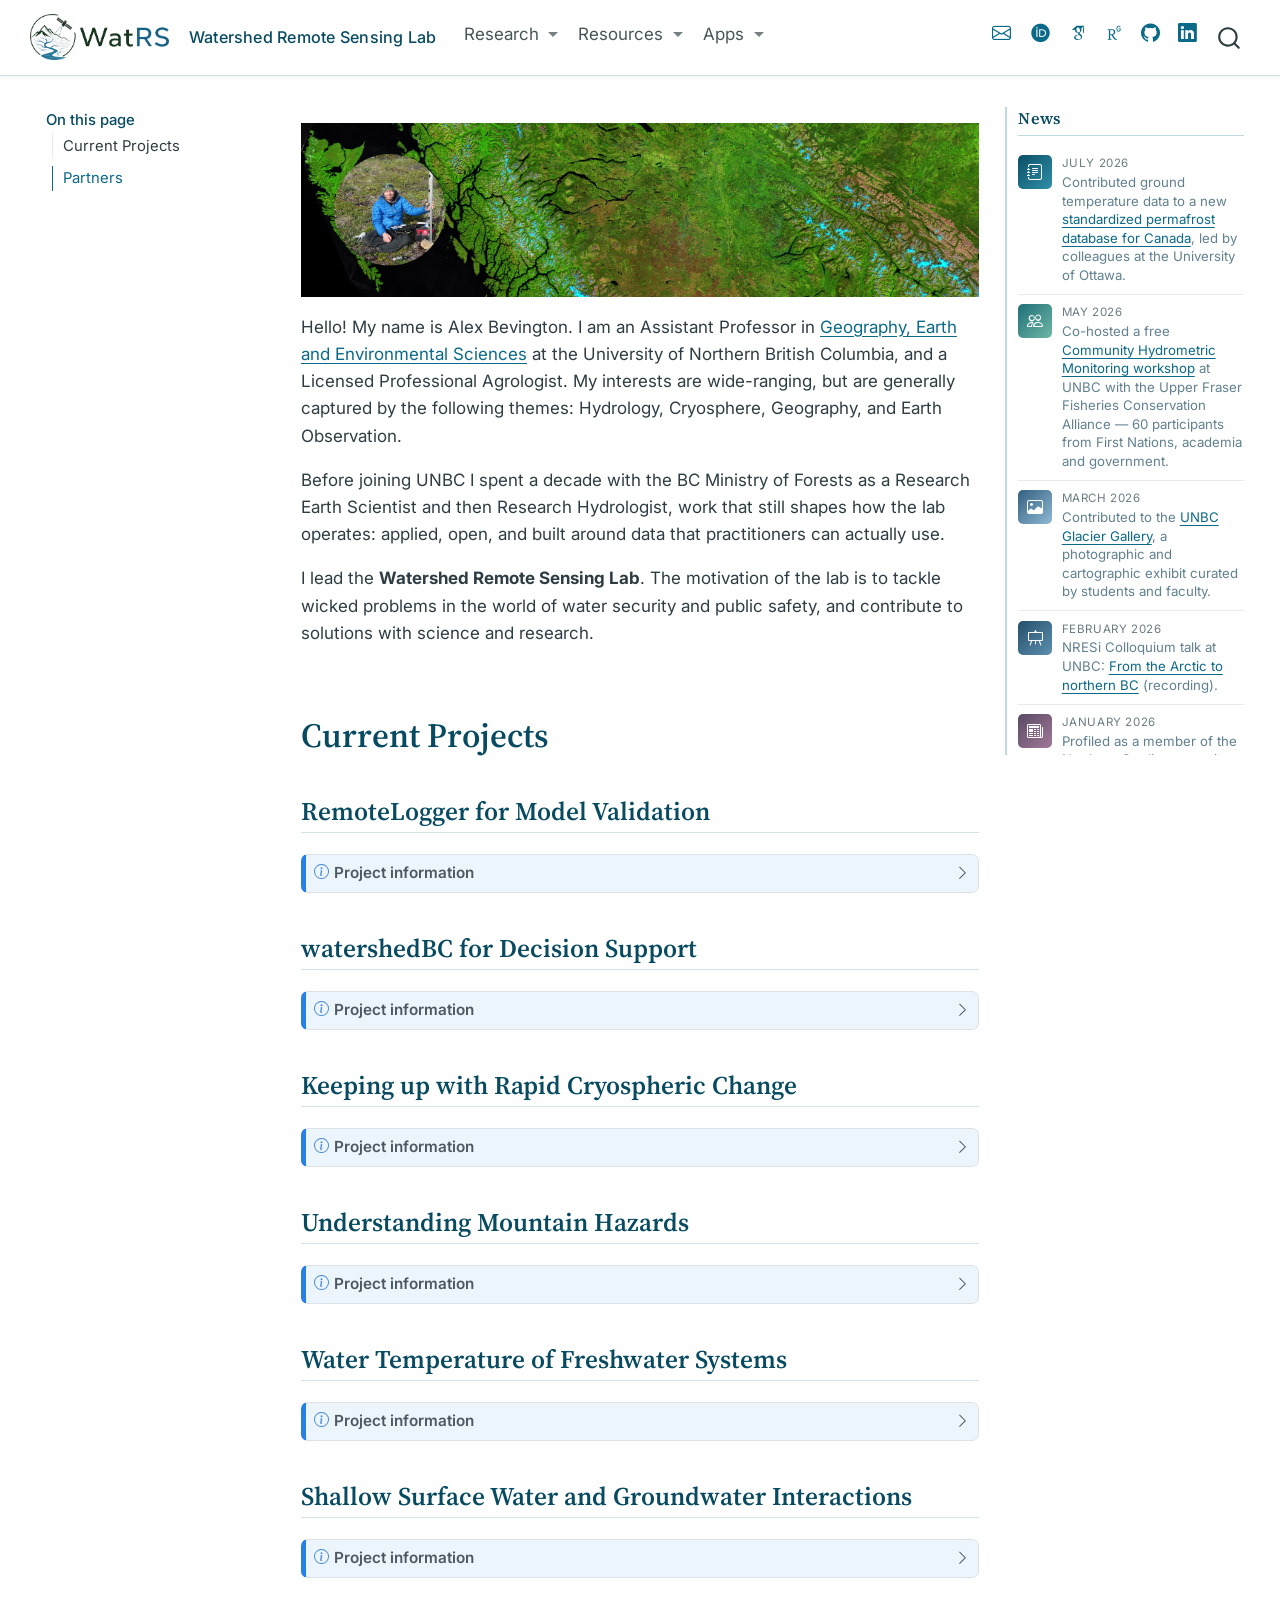
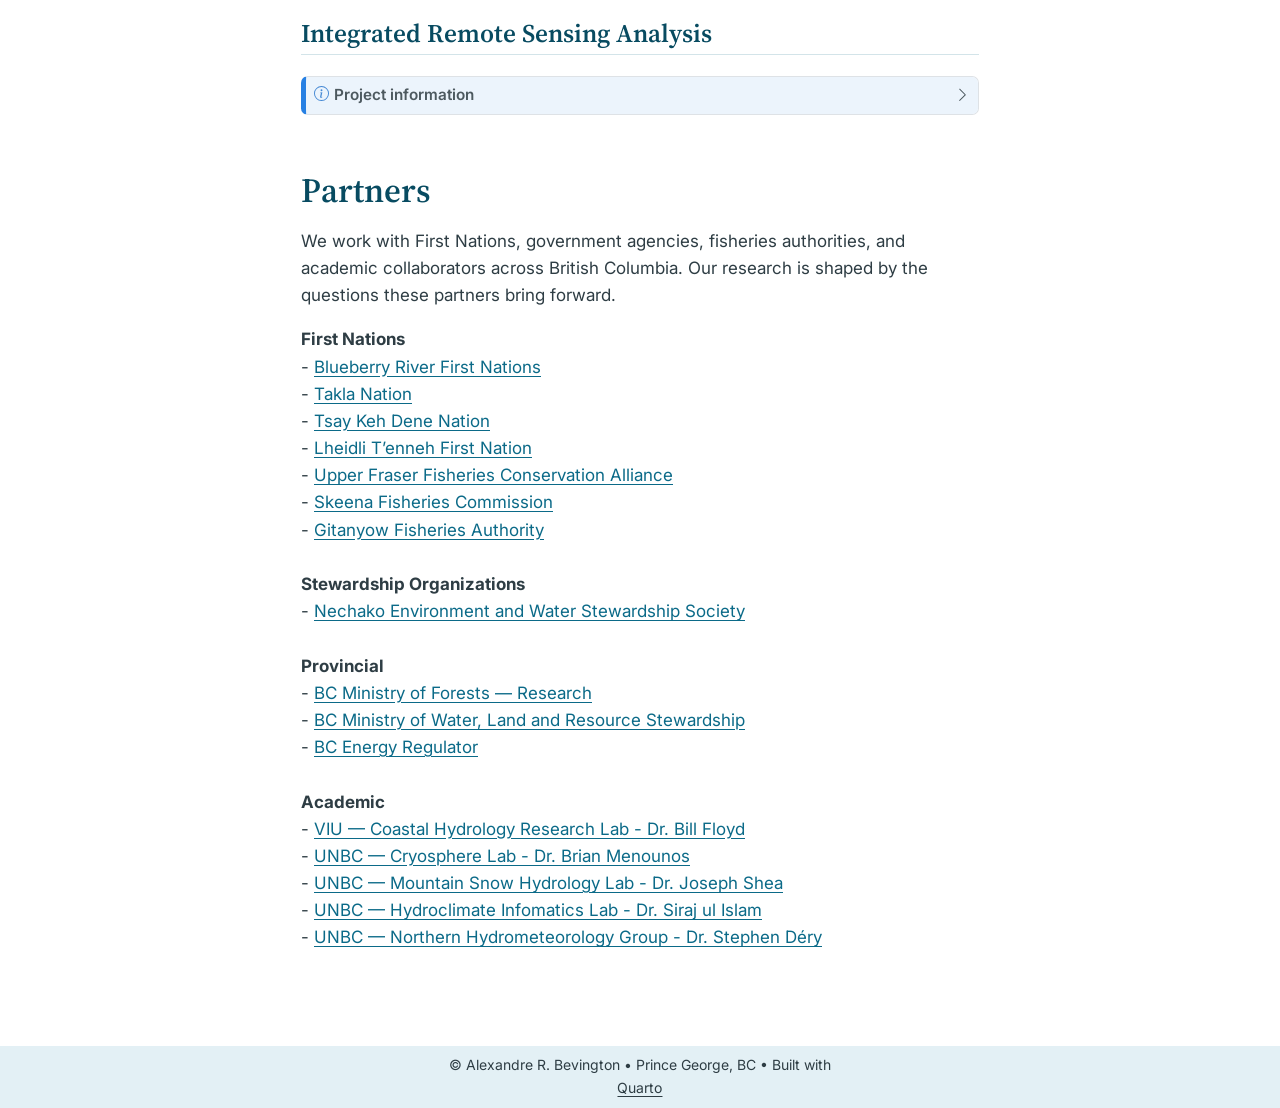
==== docs/index.html @ e4677e1e "omit and update links" ====
<!DOCTYPE html>
<html xmlns="http://www.w3.org/1999/xhtml" lang="en" xml:lang="en"><head>

<meta charset="utf-8">
<meta name="generator" content="quarto-1.10.18">

<meta name="viewport" content="width=device-width, initial-scale=1.0, user-scalable=yes">


<title>WatRS – Watershed Remote Sensing Lab</title>
<style>
/* Default styles provided by pandoc.
** See https://pandoc.org/MANUAL.html#variables-for-html for config info.
*/
span.smallcaps{font-variant: small-caps;}
div.columns{display: flex; gap: 1.5em;}
div.column{flex: auto;}
@media screen {
div.columns{gap: min(4vw, 1.5em);}
div.column{overflow-x: auto;}
}
div.hanging-indent{margin-left: 1.5em; text-indent: -1.5em;}
ul.task-list{list-style: none;}
ul.task-list li input[type="checkbox"] {
  width: 0.8em;
  margin: 0 0.8em 0.2em -1em; /* quarto-specific, see https://github.com/quarto-dev/quarto-cli/issues/4556 */ 
  vertical-align: middle;
}
</style>


<script src="site_libs/quarto-nav/quarto-nav.js"></script>
<script src="site_libs/quarto-nav/headroom.min.js"></script>
<script src="site_libs/clipboard/clipboard.min.js"></script>
<script src="site_libs/quarto-search/autocomplete.umd.js"></script>
<script src="site_libs/quarto-search/fuse.min.js"></script>
<script src="site_libs/quarto-search/quarto-search.js"></script>
<meta name="quarto:offset" content="./">
<link href="./images/logo/watrs-favicon.png" rel="icon" type="image/png">
<script src="site_libs/quarto-html/quarto.js" type="module"></script>
<script src="site_libs/quarto-html/tabsets/tabsets.js" type="module"></script>
<script src="site_libs/quarto-html/popper.min.js"></script>
<script src="site_libs/quarto-html/tippy.umd.min.js"></script>
<script src="site_libs/quarto-html/anchor.min.js"></script>
<link href="site_libs/quarto-html/tippy.css" rel="stylesheet">
<link href="site_libs/quarto-html/quarto-syntax-highlighting-64a204ab8560d761af7679ceaba22944.css" rel="stylesheet" id="quarto-text-highlighting-styles">
<script src="site_libs/bootstrap/bootstrap.min.js"></script>
<link href="site_libs/bootstrap/bootstrap-icons.css" rel="stylesheet">
<link href="site_libs/bootstrap/bootstrap-d1c773b87a5f6f9511819a77ede35f03.min.css" rel="stylesheet" append-hash="true" id="quarto-bootstrap" data-mode="light">
<script src="site_libs/quarto-contrib/glightbox/glightbox.min.js"></script>
<link href="site_libs/quarto-contrib/glightbox/glightbox.min.css" rel="stylesheet">
<link href="site_libs/quarto-contrib/glightbox/lightbox.css" rel="stylesheet">
<script id="quarto-search-options" type="application/json">{
  "location": "navbar",
  "copy-button": false,
  "collapse-after": 3,
  "panel-placement": "end",
  "type": "overlay",
  "limit": 50,
  "keyboard-shortcut": [
    "f",
    "/",
    "s"
  ],
  "show-item-context": false,
  "language": {
    "search-no-results-text": "No results",
    "search-matching-documents-text": "matching documents",
    "search-copy-link-title": "Copy link to search",
    "search-hide-matches-text": "Hide additional matches",
    "search-more-match-text": "more match in this document",
    "search-more-matches-text": "more matches in this document",
    "search-clear-button-title": "Clear",
    "search-text-placeholder": "",
    "search-detached-cancel-button-title": "Cancel",
    "search-submit-button-title": "Submit",
    "search-label": "Search"
  }
}</script>
<link rel="stylesheet" href="academicicons/css/academicons.min.css">
<link rel="preconnect" href="https://fonts.googleapis.com">
<link rel="preconnect" href="https://fonts.gstatic.com" crossorigin="">
<link rel="stylesheet" href="https://fonts.googleapis.com/css2?family=Inter:wght@400;500;600&amp;family=Source+Serif+4:opsz,wght@8..60,400;8..60,600;8..60,700&amp;display=swap">
<meta name="theme-color" content="#0b6a88">


</head>

<body class="floating nav-fixed slimcontent quarto-light">

<div id="quarto-search-results"></div>
  <header id="quarto-header" class="headroom fixed-top">
    <nav class="navbar navbar-expand-lg " data-bs-theme="dark">
      <div class="navbar-container container-fluid">
      <div class="navbar-brand-container mx-auto">
    <a href="./index.html" class="navbar-brand navbar-brand-logo">
    <img src="./images/logo/watrs-horizontal.png" alt="Wat-RS — Watershed Remote Sensing Lab" class="navbar-logo light-content">
    <img src="./images/logo/watrs-horizontal.png" alt="Wat-RS — Watershed Remote Sensing Lab" class="navbar-logo dark-content">
    </a>
    <a class="navbar-brand" href="./index.html">
    <span class="navbar-title">Watershed Remote Sensing Lab</span>
    </a>
  </div>
            <div id="quarto-search" class="" title="Search"></div>
          <button class="navbar-toggler" type="button" data-bs-toggle="collapse" data-bs-target="#navbarCollapse" aria-controls="navbarCollapse" role="menu" aria-expanded="false" aria-label="Toggle navigation" onclick="if (window.quartoToggleHeadroom) { window.quartoToggleHeadroom(); }">
  <span class="navbar-toggler-icon"></span>
</button>
          <div class="collapse navbar-collapse" id="navbarCollapse">
            <ul class="navbar-nav navbar-nav-scroll me-auto">
  <li class="nav-item dropdown ">
    <a class="nav-link dropdown-toggle" href="#" id="nav-menu-research" role="link" data-bs-toggle="dropdown" aria-expanded="false">
 <span class="menu-text">Research</span>
    </a>
    <ul class="dropdown-menu" aria-labelledby="nav-menu-research">    
        <li>
    <a class="dropdown-item" href="./index.html">
 <span class="dropdown-text">Lab</span></a>
  </li>  
        <li>
    <a class="dropdown-item" href="./people.html">
 <span class="dropdown-text">People</span></a>
  </li>  
        <li>
    <a class="dropdown-item" href="./opportunities.html">
 <span class="dropdown-text">Opportunities</span></a>
  </li>  
        <li>
    <a class="dropdown-item" href="./pubs.html">
 <span class="dropdown-text">Publications</span></a>
  </li>  
        <li>
    <a class="dropdown-item" href="./outreach.html">
 <span class="dropdown-text">Outreach</span></a>
  </li>  
        <li>
    <a class="dropdown-item" href="./cv.html">
 <span class="dropdown-text">CV</span></a>
  </li>  
    </ul>
  </li>
  <li class="nav-item dropdown ">
    <a class="nav-link dropdown-toggle" href="#" id="nav-menu-resources" role="link" data-bs-toggle="dropdown" aria-expanded="false">
 <span class="menu-text">Resources</span>
    </a>
    <ul class="dropdown-menu" aria-labelledby="nav-menu-resources">    
        <li>
    <a class="dropdown-item" href="./courses.html">
 <span class="dropdown-text">Teaching and workshops</span></a>
  </li>  
        <li>
    <a class="dropdown-item" href="./resources.html">
 <span class="dropdown-text">Data and Tools</span></a>
  </li>  
    </ul>
  </li>
  <li class="nav-item dropdown ">
    <a class="nav-link dropdown-toggle" href="#" id="nav-menu-apps" role="link" data-bs-toggle="dropdown" aria-expanded="false">
 <span class="menu-text">Apps</span>
    </a>
    <ul class="dropdown-menu" aria-labelledby="nav-menu-apps">    
        <li>
    <a class="dropdown-item" href="https://watershed-rs.shinyapps.io/watershedBC/">
 <span class="dropdown-text">watershedBC</span></a>
  </li>  
        <li>
    <a class="dropdown-item" href="https://watershed-rs.shinyapps.io/remotelogger/">
 <span class="dropdown-text">RemoteLogger</span></a>
  </li>  
        <li>
    <a class="dropdown-item" href="https://bcgov-env.shinyapps.io/bc_gw_tools/">
 <span class="dropdown-text">Groundwater Wells</span></a>
  </li>  
        <li>
    <a class="dropdown-item" href="https://ee-bevingtona.projects.earthengine.app/view/everyimage">
 <span class="dropdown-text">EveryImage</span></a>
  </li>  
        <li>
    <a class="dropdown-item" href="https://ee-bevingtona.projects.earthengine.app/view/mosaic">
 <span class="dropdown-text">MosaicMaker</span></a>
  </li>  
        <li>
    <a class="dropdown-item" href="https://bevingtona.users.earthengine.app/view/bc-water-surface-temperature-explorer">
 <span class="dropdown-text">Water Temperature Explorer</span></a>
  </li>  
    </ul>
  </li>
</ul>
            <ul class="navbar-nav navbar-nav-scroll ms-auto">
  <li class="nav-item compact">
    <a class="nav-link" href="mailto:alex.bevington@unbc.ca"> <i class="bi bi-envelope" role="img" aria-label="Email">
</i> 
<span class="menu-text"></span></a>
  </li>  
  <li class="nav-item">
    <a class="nav-link" href="https://orcid.org/0000-0002-9249-4444"> 
<span class="menu-text"><i class="ai ai-orcid" role="img" aria-label="ORCID"></i></span></a>
  </li>  
  <li class="nav-item">
    <a class="nav-link" href="https://scholar.google.com/citations?user=5SVDaREAAAAJ&amp;hl=en"> 
<span class="menu-text"><i class="ai ai-google-scholar" role="img" aria-label="Google Scholar"></i></span></a>
  </li>  
  <li class="nav-item">
    <a class="nav-link" href="https://www.researchgate.net/profile/Alexandre-Bevington"> 
<span class="menu-text"><i class="ai ai-researchgate" role="img" aria-label="ResearchGate"></i></span></a>
  </li>  
  <li class="nav-item compact">
    <a class="nav-link" href="https://github.com/Wat-RS"> <i class="bi bi-github" role="img" aria-label="GitHub">
</i> 
<span class="menu-text"></span></a>
  </li>  
  <li class="nav-item compact">
    <a class="nav-link" href="https://www.linkedin.com/company/142884678/"> <i class="bi bi-linkedin" role="img" aria-label="LinkedIn">
</i> 
<span class="menu-text"></span></a>
  </li>  
</ul>
          </div> <!-- /navcollapse -->
            <div class="quarto-navbar-tools">
</div>
      </div> <!-- /container-fluid -->
    </nav>
</header>
<!-- content -->
<div id="quarto-content" class="quarto-container page-columns page-rows-contents page-layout-article page-navbar">
<!-- sidebar -->
  <nav id="quarto-sidebar" class="sidebar collapse collapse-horizontal quarto-sidebar-collapse-item sidebar-navigation floating overflow-auto">
    <nav id="TOC" role="doc-toc" class="toc-active">
    <h2 id="toc-title">On this page</h2>
   
  <ul>
  <li><a href="#current-projects" id="toc-current-projects" class="nav-link active" data-scroll-target="#current-projects">Current Projects</a>
  <ul class="collapse">
  <li><a href="#remotelogger-for-model-validation" id="toc-remotelogger-for-model-validation" class="nav-link" data-scroll-target="#remotelogger-for-model-validation">RemoteLogger for Model Validation</a></li>
  <li><a href="#watershedbc-for-decision-support" id="toc-watershedbc-for-decision-support" class="nav-link" data-scroll-target="#watershedbc-for-decision-support">watershedBC for Decision Support</a></li>
  <li><a href="#keeping-up-with-rapid-cryospheric-change" id="toc-keeping-up-with-rapid-cryospheric-change" class="nav-link" data-scroll-target="#keeping-up-with-rapid-cryospheric-change">Keeping up with Rapid Cryospheric Change</a></li>
  <li><a href="#understanding-mountain-hazards" id="toc-understanding-mountain-hazards" class="nav-link" data-scroll-target="#understanding-mountain-hazards">Understanding Mountain Hazards</a></li>
  <li><a href="#water-temperature-of-freshwater-systems" id="toc-water-temperature-of-freshwater-systems" class="nav-link" data-scroll-target="#water-temperature-of-freshwater-systems">Water Temperature of Freshwater Systems</a></li>
  <li><a href="#shallow-surface-water-and-groundwater-interactions" id="toc-shallow-surface-water-and-groundwater-interactions" class="nav-link" data-scroll-target="#shallow-surface-water-and-groundwater-interactions">Shallow Surface Water and Groundwater Interactions</a></li>
  <li><a href="#integrated-remote-sensing-analysis" id="toc-integrated-remote-sensing-analysis" class="nav-link" data-scroll-target="#integrated-remote-sensing-analysis">Integrated Remote Sensing Analysis</a></li>
  </ul></li>
  <li><a href="#partners" id="toc-partners" class="nav-link" data-scroll-target="#partners">Partners</a></li>
  </ul>
</nav>
</nav>
<div id="quarto-sidebar-glass" class="quarto-sidebar-collapse-item" data-bs-toggle="collapse" data-bs-target=".quarto-sidebar-collapse-item"></div>
<!-- margin-sidebar -->
    <div id="quarto-margin-sidebar" class="sidebar margin-sidebar zindex-bottom">
    </div>
<!-- main -->
<main class="content page-columns page-full" id="quarto-document-content"><header id="title-block-header" class="quarto-title-block"></header>





<div class="no-row-height column-margin column-container"><div class="">
<div class="news-scroll">
<div class="news-head">
<p>News</p>
</div>
<div class="news-item">
<p><span class="news-thumb news-thumb-paper"><i class="bi bi-journal-text"></i></span></p>
<div class="news-text">
<p><span class="news-date">July 2026</span> Contributed ground temperature data to a new <a href="https://doi.org/10.5194/essd-2026-96">standardized permafrost database for Canada</a>, led by colleagues at the University of Ottawa.</p>
</div>
</div>
<div class="news-item">
<p><span class="news-thumb news-thumb-event"><i class="bi bi-people"></i></span></p>
<div class="news-text">
<p><span class="news-date">May 2026</span> Co-hosted a free <a href="./courses.html">Community Hydrometric Monitoring workshop</a> at UNBC with the Upper Fraser Fisheries Conservation Alliance — 60 participants from First Nations, academia and government.</p>
</div>
</div>
<div class="news-item">
<p><span class="news-thumb news-thumb-outreach"><i class="bi bi-image"></i></span></p>
<div class="news-text">
<p><span class="news-date">March 2026</span> Contributed to the <a href="https://ckpgtoday.ca/2026/03/18/discover-unbcs-glacier-gallery-curated-by-students-and-faculty/">UNBC Glacier Gallery</a>, a photographic and cartographic exhibit curated by students and faculty.</p>
</div>
</div>
<div class="news-item">
<p><span class="news-thumb news-thumb-talk"><i class="bi bi-easel"></i></span></p>
<div class="news-text">
<p><span class="news-date">February 2026</span> NRESi Colloquium talk at UNBC: <a href="https://video.unbc.ca/media/Alex+Bevington+-+From+the+Arctic+to+Northern+British+Columbia%3A+Recent+observations+from+the+perspective+of+a+hydrologist%2C+geospatial+scientist%2C+and+overall+optimist+-+NRESi+presentation+Friday+6+Feb+2026/0_4el4s9a8/23996">From the Arctic to northern BC</a> (recording).</p>
</div>
</div>
<div class="news-item">
<p><span class="news-thumb news-thumb-media"><i class="bi bi-newspaper"></i></span></p>
<div class="news-text">
<p><span class="news-date">January 2026</span> Profiled as a member of the Northern Studies group in <a href="https://www.unbc.ca/sites/default/files/sections/northern-studies/202601-northern-voice.pdf">The Northern Voice</a>.</p>
</div>
</div>
<div class="news-item">
<p><span class="news-thumb news-thumb-paper"><i class="bi bi-journal-text"></i></span></p>
<div class="news-text">
<p><span class="news-date">2026</span> New paper in <em>The Cryosphere</em> on <a href="https://doi.org/10.5194/tc-20-811-2026">satellite telemetry of surface ablation</a> at Place Glacier, using loggers built in the lab.</p>
</div>
</div>
<div class="news-item">
<p><span class="news-thumb news-thumb-data"><i class="bi bi-database"></i></span></p>
<div class="news-text">
<p><span class="news-date">2026</span> Released the <a href="https://doi.org/10.5281/zenodo.18392420">Place Glacier smart ablation stake data</a> and the <a href="https://doi.org/10.5281/zenodo.18392144">RemoteLogger code and wiring diagrams</a> on Zenodo.</p>
</div>
</div>
<div class="news-item">
<p><span class="news-thumb news-thumb-data"><i class="bi bi-code-square"></i></span></p>
<div class="news-text">
<p><span class="news-date">2026</span> <a href="https://doi.org/10.21105/joss.09268">BatchPlanet</a>, an R package for batch access to PlanetScope imagery, published in the <em>Journal of Open Source Software</em>.</p>
</div>
</div>
<div class="news-item">
<p><span class="news-thumb news-thumb-paper"><i class="bi bi-journal-text"></i></span></p>
<div class="news-text">
<p><span class="news-date">2026</span> Co-authored a study on <a href="https://doi.org/10.5194/tc-20-2375-2026">TTOP permafrost model performance across northern Canada</a> in <em>The Cryosphere</em>.</p>
</div>
</div>
<div class="news-item">
<p><span class="news-thumb news-thumb-event"><i class="bi bi-people"></i></span></p>
<div class="news-text">
<p><span class="news-date">2026</span> Siobhan Klassen and James Laing joined the lab as <a href="./people.html">NSERC USRA</a> undergraduate research assistants.</p>
</div>
</div>
<div class="news-item">
<p><span class="news-thumb news-thumb-lab"><i class="bi bi-mortarboard"></i></span></p>
<div class="news-text">
<p><span class="news-date">2026</span> Dr.&nbsp;Kristen Kieta joined as a <a href="./people.html">postdoctoral researcher</a>, co-supervised with Dr.&nbsp;Philip Owens.</p>
</div>
</div>
<div class="news-item">
<p><span class="news-thumb news-thumb-media"><i class="bi bi-mic"></i></span></p>
<div class="news-text">
<p><span class="news-date">2026</span> Interviewed on Radio-Canada <em>Phare Ouest</em> — <a href="https://ici.radio-canada.ca/ohdio/premiere/emissions/phare-ouest/segments/rattrapage/2444891/comment-conserver-eau-durant-secheresse-dans-centre-c-b">comment conserver l’eau dans un contexte de sécheresse?</a></p>
</div>
</div>
<div class="news-item">
<p><span class="news-thumb news-thumb-media"><i class="bi bi-mic"></i></span></p>
<div class="news-text">
<p><span class="news-date">2026</span> Interviewed on CBC <em>Daybreak North</em> about <a href="https://www.cbc.ca/listen/live-radio/1-109-daybreak-north/clip/16196331-unbc-lecturer-optimism-northern-watersheds">optimism and northern watersheds</a>.</p>
</div>
</div>
<div class="news-item">
<p><span class="news-thumb news-thumb-event"><i class="bi bi-thermometer-half"></i></span></p>
<div class="news-text">
<p><span class="news-date">November 2025</span> Co-organized the <a href="https://hcilab.ca/sts/">Northern BC Stream Temperature Symposium</a> at UNBC with Dr.&nbsp;Siraj ul Islam.</p>
</div>
</div>
<div class="news-item">
<p><span class="news-thumb news-thumb-paper"><i class="bi bi-journal-text"></i></span></p>
<div class="news-text">
<p><span class="news-date">2025</span> <a href="https://doi.org/10.1088/1748-9326/adc9ca">Exceptional rise of transient snowlines</a> across western North America and Alaska, published in <em>Environmental Research Letters</em>.</p>
</div>
</div>
<div class="news-more">
<p>Full lists: <a href="./pubs.html">publications</a> · <a href="./outreach.html">outreach and media</a> · <a href="./courses.html">workshops</a></p>
</div>
</div>
</div></div><p><a href="images/2019-02-12_0029_circle.jpg" class="lightbox" data-gallery="quarto-lightbox-gallery-1"><img src="images/2019-02-12_0029_circle.jpg" class="img-fluid"></a></p>
<p>Hello! My name is Alex Bevington. I am an Assistant Professor in <a href="https://www.unbc.ca/department-geography-earth-and-environmental-sciences">Geography, Earth and Environmental Sciences</a> at the University of Northern British Columbia, and a Licensed Professional Agrologist. My interests are wide-ranging, but are generally captured by the following themes: Hydrology, Cryosphere, Geography, and Earth Observation.</p>
<p>Before joining UNBC I spent a decade with the BC Ministry of Forests as a Research Earth Scientist and then Research Hydrologist, work that still shapes how the lab operates: applied, open, and built around data that practitioners can actually use.</p>
<p>I lead the <strong>Watershed Remote Sensing Lab</strong>. The motivation of the lab is to tackle wicked problems in the world of water security and public safety, and contribute to solutions with science and research.</p>
<section id="current-projects" class="level1">
<h1>Current Projects</h1>
<section id="remotelogger-for-model-validation" class="level2">
<h2 class="anchored" data-anchor-id="remotelogger-for-model-validation">RemoteLogger for Model Validation</h2>
<div class="callout callout-style-default callout-note callout-titled">
<div class="callout-header d-flex align-content-center collapsed" data-bs-toggle="collapse" data-bs-target=".callout-1-contents" aria-controls="callout-1" aria-expanded="false" aria-label="Toggle callout">
<div class="callout-icon-container">
<i class="callout-icon"></i>
</div>
<div class="callout-title-container flex-fill">
<span class="screen-reader-only">Note</span>Project information
</div>
<div class="callout-btn-toggle d-inline-block border-0 py-1 ps-1 pe-0 float-end"><i class="callout-toggle"></i></div>
</div>
<div id="callout-1" class="callout-1-contents callout-collapse collapse">
<div class="callout-body-container callout-body">
<p><em>Low-cost real-time data loggers</em><br>
<a href="https://watershed-rs.shinyapps.io/remotelogger/" class="uri">https://watershed-rs.shinyapps.io/remotelogger/</a><br>
We are developing modular, low-cost, and low-power data loggers for hydrological and environmental monitoring. The RemoteLogger system integrates in-situ sensors (e.g., water level, snow depth, water temperature) with real-time communication capabilities (e.g., wifi, LTE, or Iridium), offering scalable monitoring solutions for remote areas. RemoteLogger aims to help democratize access to environmental data by reducing costs while maintaining scientific-grade reliability.</p>
</div>
</div>
</div>
</section>
<section id="watershedbc-for-decision-support" class="level2">
<h2 class="anchored" data-anchor-id="watershedbc-for-decision-support">watershedBC for Decision Support</h2>
<div class="callout callout-style-default callout-note callout-titled">
<div class="callout-header d-flex align-content-center collapsed" data-bs-toggle="collapse" data-bs-target=".callout-2-contents" aria-controls="callout-2" aria-expanded="false" aria-label="Toggle callout">
<div class="callout-icon-container">
<i class="callout-icon"></i>
</div>
<div class="callout-title-container flex-fill">
<span class="screen-reader-only">Note</span>Project information
</div>
<div class="callout-btn-toggle d-inline-block border-0 py-1 ps-1 pe-0 float-end"><i class="callout-toggle"></i></div>
</div>
<div id="callout-2" class="callout-2-contents callout-collapse collapse">
<div class="callout-body-container callout-body">
<p><em>Interactive watershed information platform</em><br>
<a href="https://bcgov-env.shinyapps.io/watershedBC/" class="uri">https://bcgov-env.shinyapps.io/watershedBC/</a><br>
WatershedBC is an open-access decision-support tool that enables users to quickly visualize and extract key information about watersheds across British Columbia. Designed for practitioners, researchers, and the public, it leverages provincial datasets and automated workflows to deliver insights on hydrology, land cover, and climate attributes at nested watershed scales. The goal is to create a framework for rapid watershed characterization that will evolve as new models and datasets emerge.</p>
</div>
</div>
</div>
</section>
<section id="keeping-up-with-rapid-cryospheric-change" class="level2">
<h2 class="anchored" data-anchor-id="keeping-up-with-rapid-cryospheric-change">Keeping up with Rapid Cryospheric Change</h2>
<div class="callout callout-style-default callout-note callout-titled">
<div class="callout-header d-flex align-content-center collapsed" data-bs-toggle="collapse" data-bs-target=".callout-3-contents" aria-controls="callout-3" aria-expanded="false" aria-label="Toggle callout">
<div class="callout-icon-container">
<i class="callout-icon"></i>
</div>
<div class="callout-title-container flex-fill">
<span class="screen-reader-only">Note</span>Project information
</div>
<div class="callout-btn-toggle d-inline-block border-0 py-1 ps-1 pe-0 float-end"><i class="callout-toggle"></i></div>
</div>
<div id="callout-3" class="callout-3-contents callout-collapse collapse">
<div class="callout-body-container callout-body">
<p>The cryosphere—including glaciers, seasonal snow, and permafrost—is one of the most visible indicators of climate change in western Canada. We combine in-situ measurements (mass balance, snow depth, borehole permafrost temperatures) with satellite observations and conceptual models to monitor change and explore its consequences for water resources, ecosystems, and communities. This work provides critical data for water supply planning, hazard assessments, and long-term climate adaptation strategies.</p>
</div>
</div>
</div>
</section>
<section id="understanding-mountain-hazards" class="level2">
<h2 class="anchored" data-anchor-id="understanding-mountain-hazards">Understanding Mountain Hazards</h2>
<div class="callout callout-style-default callout-note callout-titled">
<div class="callout-header d-flex align-content-center collapsed" data-bs-toggle="collapse" data-bs-target=".callout-4-contents" aria-controls="callout-4" aria-expanded="false" aria-label="Toggle callout">
<div class="callout-icon-container">
<i class="callout-icon"></i>
</div>
<div class="callout-title-container flex-fill">
<span class="screen-reader-only">Note</span>Project information
</div>
<div class="callout-btn-toggle d-inline-block border-0 py-1 ps-1 pe-0 float-end"><i class="callout-toggle"></i></div>
</div>
<div id="callout-4" class="callout-4-contents callout-collapse collapse">
<div class="callout-body-container callout-body">
<p>Landslide and flood hazards represent a significant risk to infrastructure and communities, particularly in mountainous terrain. This project focuses on building robust remote sensing workflows using, for example InSAR from Sentinel-1, RADARSAT Constellation Mission, and future missions (e.g., NASA–ISRO NISAR) to detect and track precursory slope deformation. Our objective is to transition InSAR from a research tool into an operational, near-real-time monitoring system that can support emergency management and land-use planning.</p>
</div>
</div>
</div>
</section>
<section id="water-temperature-of-freshwater-systems" class="level2">
<h2 class="anchored" data-anchor-id="water-temperature-of-freshwater-systems">Water Temperature of Freshwater Systems</h2>
<div class="callout callout-style-default callout-note callout-titled">
<div class="callout-header d-flex align-content-center collapsed" data-bs-toggle="collapse" data-bs-target=".callout-5-contents" aria-controls="callout-5" aria-expanded="false" aria-label="Toggle callout">
<div class="callout-icon-container">
<i class="callout-icon"></i>
</div>
<div class="callout-title-container flex-fill">
<span class="screen-reader-only">Note</span>Project information
</div>
<div class="callout-btn-toggle d-inline-block border-0 py-1 ps-1 pe-0 float-end"><i class="callout-toggle"></i></div>
</div>
<div id="callout-5" class="callout-5-contents callout-collapse collapse">
<div class="callout-body-container callout-body">
<p>Water temperature regulates ecological processes and habitat viability for fish and other aquatic life. We are integrating field-based temperature monitoring networks with thermal infrared remote sensing and hydrological models to better understand the spatial and temporal dynamics of stream and lake temperatures. These datasets will help predict thermal stress on ecosystems under climate change and guide management strategies for cold-water refugia.</p>
</div>
</div>
</div>
</section>
<section id="shallow-surface-water-and-groundwater-interactions" class="level2">
<h2 class="anchored" data-anchor-id="shallow-surface-water-and-groundwater-interactions">Shallow Surface Water and Groundwater Interactions</h2>
<div class="callout callout-style-default callout-note callout-titled">
<div class="callout-header d-flex align-content-center collapsed" data-bs-toggle="collapse" data-bs-target=".callout-6-contents" aria-controls="callout-6" aria-expanded="false" aria-label="Toggle callout">
<div class="callout-icon-container">
<i class="callout-icon"></i>
</div>
<div class="callout-title-container flex-fill">
<span class="screen-reader-only">Note</span>Project information
</div>
<div class="callout-btn-toggle d-inline-block border-0 py-1 ps-1 pe-0 float-end"><i class="callout-toggle"></i></div>
</div>
<div id="callout-6" class="callout-6-contents callout-collapse collapse">
<div class="callout-body-container callout-body">
<p>Surface water and groundwater are often managed as separate resources, but inmost watersheds they are a single connected system. Where and when that exchange happens controls low flows in late summer, the persistence of cold-water refugia, and how quickly a watershed recovers from drought or disturbance.</p>
</div>
</div>
</div>
</section>
<section id="integrated-remote-sensing-analysis" class="level2">
<h2 class="anchored" data-anchor-id="integrated-remote-sensing-analysis">Integrated Remote Sensing Analysis</h2>
<div class="callout callout-style-default callout-note callout-titled">
<div class="callout-header d-flex align-content-center collapsed" data-bs-toggle="collapse" data-bs-target=".callout-7-contents" aria-controls="callout-7" aria-expanded="false" aria-label="Toggle callout">
<div class="callout-icon-container">
<i class="callout-icon"></i>
</div>
<div class="callout-title-container flex-fill">
<span class="screen-reader-only">Note</span>Project information
</div>
<div class="callout-btn-toggle d-inline-block border-0 py-1 ps-1 pe-0 float-end"><i class="callout-toggle"></i></div>
</div>
<div id="callout-7" class="callout-7-contents callout-collapse collapse">
<div class="callout-body-container callout-body">
<p>Our lab takes on a broad portfolio of remote sensing projects, reflecting the versatility of geospatial technologies. Current and past work includes: Time-series analysis of vegetation and disturbance dynamics; Development of novel cloud-free mosaic generation approaches; Multisensor fusion for forest attribute mapping; and Detection and attribution of human impacts on landscapes over time. This theme highlights classification, change detection, and statistical modeling of environmental processes using Earth observation data.</p>
</div>
</div>
</div>
</section>
</section>
<section id="partners" class="level1">
<h1>Partners</h1>
<p>We work with First Nations, government agencies, fisheries authorities, and academic collaborators across British Columbia. Our research is shaped by the questions these partners bring forward.</p>
<p><b>First Nations</b><br>
- <a href="https://blueberryfn.ca/">Blueberry River First Nations</a><br>
- <a href="https://www.taklafn.ca/%22">Takla Nation</a><br>
- <a href="https://tsaykehdene.com/%22">Tsay Keh Dene Nation</a><br>
- <a href="https://www.lheidli.ca/">Lheidli T’enneh First Nation</a><br>
- <a href="https://www.uffca.ca/%22">Upper Fraser Fisheries Conservation Alliance</a><br>
- <a href="https://skeenafisheries.ca/%22">Skeena Fisheries Commission</a><br>
- <a href="https://gitanyowfisheries.com/">Gitanyow Fisheries Authority</a><br>
<br>
<b>Stewardship Organizations</b><br>
- <a href="https://www.newssociety.org/">Nechako Environment and Water Stewardship Society</a><br>
<br>
<b>Provincial</b><br>
- <a href="https://www2.gov.bc.ca/gov/content/industry/forestry">BC Ministry of Forests — Research</a><br>
- <a href="https://www2.gov.bc.ca/gov/content/governments/organizational-structure/ministries-organizations/ministries/water-land-resource-stewardship">BC Ministry of Water, Land and Resource Stewardship</a><br>
- <a href="https://www.bc-er.ca/">BC Energy Regulator</a><br>
<br>
<b>Academic</b><br>
- <a href="https://www.viu-hydromet-wx.ca/">VIU — Coastal Hydrology Research Lab - Dr.&nbsp;Bill Floyd</a><br>
- <a href="https://couplet.unbc.ca/">UNBC — Cryosphere Lab - Dr.&nbsp;Brian Menounos</a><br>
- <a href="https://www.moshlab.org/what-we-do">UNBC — Mountain Snow Hydrology Lab - Dr.&nbsp;Joseph Shea</a><br>
- <a href="https://hcilab.ca/">UNBC — Hydroclimate Infomatics Lab - Dr.&nbsp;Siraj ul Islam</a><br>
- <a href="https://web.unbc.ca/~sdery/">UNBC — Northern Hydrometeorology Group - Dr.&nbsp;Stephen Déry</a><br>
</p>


</section>

</main> <!-- /main -->
<script id="quarto-html-after-body" type="application/javascript">
  window.document.addEventListener("DOMContentLoaded", function (event) {
    const icon = "";
    const anchorJS = new window.AnchorJS();
    anchorJS.options = {
      placement: 'right',
      icon: icon
    };
    anchorJS.add('.anchored');
    const isCodeAnnotation = (el) => {
      for (const clz of el.classList) {
        if (clz.startsWith('code-annotation-')) {                     
          return true;
        }
      }
      return false;
    }
    const onCopySuccess = function(e) {
      // button target
      const button = e.trigger;
      // don't keep focus
      button.blur();
      // flash "checked"
      button.classList.add('code-copy-button-checked');
      var currentTitle = button.getAttribute("title");
      button.setAttribute("title", "Copied!");
      let tooltip;
      if (window.bootstrap) {
        button.setAttribute("data-bs-toggle", "tooltip");
        button.setAttribute("data-bs-placement", "left");
        button.setAttribute("data-bs-title", "Copied!");
        tooltip = new bootstrap.Tooltip(button, 
          { trigger: "manual", 
            customClass: "code-copy-button-tooltip",
            offset: [0, -8]});
        tooltip.show();    
      }
      setTimeout(function() {
        if (tooltip) {
          tooltip.hide();
          button.removeAttribute("data-bs-title");
          button.removeAttribute("data-bs-toggle");
          button.removeAttribute("data-bs-placement");
        }
        button.setAttribute("title", currentTitle);
        button.classList.remove('code-copy-button-checked');
      }, 1000);
      // clear code selection
      e.clearSelection();
    }
    const getTextToCopy = function(trigger) {
      const outerScaffold = trigger.parentElement.cloneNode(true);
      const codeEl = outerScaffold.querySelector('code');
      for (const childEl of codeEl.children) {
        if (isCodeAnnotation(childEl)) {
          childEl.remove();
        }
      }
      return codeEl.innerText;
    }
    const clipboard = new window.ClipboardJS('.code-copy-button:not([data-in-quarto-modal])', {
      text: getTextToCopy
    });
    clipboard.on('success', onCopySuccess);
    if (window.document.getElementById('quarto-embedded-source-code-modal')) {
      const clipboardModal = new window.ClipboardJS('.code-copy-button[data-in-quarto-modal]', {
        text: getTextToCopy,
        container: window.document.getElementById('quarto-embedded-source-code-modal')
      });
      clipboardModal.on('success', onCopySuccess);
    }
      var localhostRegex = new RegExp(/^(?:http|https):\/\/localhost\:?[0-9]*\//);
      var mailtoRegex = new RegExp(/^mailto:/);
        var filterRegex = new RegExp("https:\/\/watershedlab\.ca");
      var isInternal = (href) => {
          return filterRegex.test(href) || localhostRegex.test(href) || mailtoRegex.test(href);
      }
      // Inspect non-navigation links and adorn them if external
     var links = window.document.querySelectorAll('a[href]:not(.nav-link):not(.navbar-brand):not(.toc-action):not(.sidebar-link):not(.sidebar-item-toggle):not(.pagination-link):not(.no-external):not([aria-hidden]):not(.dropdown-item):not(.quarto-navigation-tool):not(.about-link)');
      for (var i=0; i<links.length; i++) {
        const link = links[i];
        if (!isInternal(link.href)) {
          // undo the damage that might have been done by quarto-nav.js in the case of
          // links that we want to consider external
          if (link.dataset.originalHref !== undefined) {
            link.href = link.dataset.originalHref;
          }
            // target, if specified
            link.setAttribute("target", "_blank");
            if (link.getAttribute("rel") === null) {
              link.setAttribute("rel", "noopener");
            }
        }
      }
    function tippyHover(el, contentFn, onTriggerFn, onUntriggerFn) {
      const config = {
        allowHTML: true,
        maxWidth: 500,
        delay: 100,
        arrow: false,
        appendTo: function(el) {
            return el.parentElement;
        },
        interactive: true,
        interactiveBorder: 10,
        theme: 'quarto',
        placement: 'bottom-start',
      };
      if (contentFn) {
        config.content = contentFn;
      }
      if (onTriggerFn) {
        config.onTrigger = onTriggerFn;
      }
      if (onUntriggerFn) {
        config.onUntrigger = onUntriggerFn;
      }
      window.tippy(el, config); 
    }
    const noterefs = window.document.querySelectorAll('a[role="doc-noteref"]');
    for (var i=0; i<noterefs.length; i++) {
      const ref = noterefs[i];
      tippyHover(ref, function() {
        // use id or data attribute instead here
        let href = ref.getAttribute('data-footnote-href') || ref.getAttribute('href');
        try { href = new URL(href).hash; } catch {}
        const id = href.replace(/^#\/?/, "");
        const note = window.document.getElementById(id);
        if (note) {
          return note.innerHTML;
        } else {
          return "";
        }
      });
    }
    const xrefs = window.document.querySelectorAll('a.quarto-xref');
    const processXRef = (id, note) => {
      // Strip column container classes
      const stripColumnClz = (el) => {
        el.classList.remove("page-full", "page-columns");
        if (el.children) {
          for (const child of el.children) {
            stripColumnClz(child);
          }
        }
      }
      stripColumnClz(note)
      if (id === null || id.startsWith('sec-')) {
        // Special case sections, only their first couple elements
        const container = document.createElement("div");
        if (note.children && note.children.length > 2) {
          container.appendChild(note.children[0].cloneNode(true));
          for (let i = 1; i < note.children.length; i++) {
            const child = note.children[i];
            if (child.tagName === "P" && child.innerText === "") {
              continue;
            } else {
              container.appendChild(child.cloneNode(true));
              break;
            }
          }
          if (window.Quarto?.typesetMath) {
            window.Quarto.typesetMath(container);
          }
          return container.innerHTML
        } else {
          if (window.Quarto?.typesetMath) {
            window.Quarto.typesetMath(note);
          }
          return note.innerHTML;
        }
      } else {
        // Remove any anchor links if they are present
        const anchorLink = note.querySelector('a.anchorjs-link');
        if (anchorLink) {
          anchorLink.remove();
        }
        if (window.Quarto?.typesetMath) {
          window.Quarto.typesetMath(note);
        }
        if (note.classList.contains("callout")) {
          return note.outerHTML;
        } else {
          return note.innerHTML;
        }
      }
    }
    for (var i=0; i<xrefs.length; i++) {
      const xref = xrefs[i];
      tippyHover(xref, undefined, function(instance) {
        instance.disable();
        let url = xref.getAttribute('href');
        let hash = undefined; 
        if (url.startsWith('#')) {
          hash = url;
        } else {
          try { hash = new URL(url).hash; } catch {}
        }
        if (hash) {
          const id = hash.replace(/^#\/?/, "");
          const note = window.document.getElementById(id);
          if (note !== null) {
            try {
              const html = processXRef(id, note.cloneNode(true));
              instance.setContent(html);
            } finally {
              instance.enable();
              instance.show();
            }
          } else {
            // See if we can fetch this
            fetch(url.split('#')[0])
            .then(res => res.text())
            .then(html => {
              const parser = new DOMParser();
              const htmlDoc = parser.parseFromString(html, "text/html");
              const note = htmlDoc.getElementById(id);
              if (note !== null) {
                const html = processXRef(id, note);
                instance.setContent(html);
              } 
            }).finally(() => {
              instance.enable();
              instance.show();
            });
          }
        } else {
          // See if we can fetch a full url (with no hash to target)
          // This is a special case and we should probably do some content thinning / targeting
          fetch(url)
          .then(res => res.text())
          .then(html => {
            const parser = new DOMParser();
            const htmlDoc = parser.parseFromString(html, "text/html");
            const note = htmlDoc.querySelector('main.content');
            if (note !== null) {
              // This should only happen for chapter cross references
              // (since there is no id in the URL)
              // remove the first header
              if (note.children.length > 0 && note.children[0].tagName === "HEADER") {
                note.children[0].remove();
              }
              const html = processXRef(null, note);
              instance.setContent(html);
            } 
          }).finally(() => {
            instance.enable();
            instance.show();
          });
        }
      }, function(instance) {
      });
    }
        let selectedAnnoteEl;
        const selectorForAnnotation = ( cell, annotation) => {
          let cellAttr = 'data-code-cell="' + cell + '"';
          let lineAttr = 'data-code-annotation="' +  annotation + '"';
          const selector = 'span[' + cellAttr + '][' + lineAttr + ']';
          return selector;
        }
        const selectCodeLines = (annoteEl) => {
          const doc = window.document;
          const targetCell = annoteEl.getAttribute("data-target-cell");
          const targetAnnotation = annoteEl.getAttribute("data-target-annotation");
          const annoteSpan = window.document.querySelector(selectorForAnnotation(targetCell, targetAnnotation));
          const lines = annoteSpan.getAttribute("data-code-lines").split(",");
          const lineIds = lines.map((line) => {
            return targetCell + "-" + line;
          })
          let top = null;
          let height = null;
          let parent = null;
          if (lineIds.length > 0) {
              //compute the position of the single el (top and bottom and make a div)
              const el = window.document.getElementById(lineIds[0]);
              top = el.offsetTop;
              height = el.offsetHeight;
              parent = el.parentElement.parentElement;
            if (lineIds.length > 1) {
              const lastEl = window.document.getElementById(lineIds[lineIds.length - 1]);
              const bottom = lastEl.offsetTop + lastEl.offsetHeight;
              height = bottom - top;
            }
            if (top !== null && height !== null && parent !== null) {
              // cook up a div (if necessary) and position it 
              let div = window.document.getElementById("code-annotation-line-highlight");
              if (div === null) {
                div = window.document.createElement("div");
                div.setAttribute("id", "code-annotation-line-highlight");
                div.style.position = 'absolute';
                parent.appendChild(div);
              }
              div.style.top = top - 2 + "px";
              div.style.height = height + 4 + "px";
              div.style.left = 0;
              let gutterDiv = window.document.getElementById("code-annotation-line-highlight-gutter");
              if (gutterDiv === null) {
                gutterDiv = window.document.createElement("div");
                gutterDiv.setAttribute("id", "code-annotation-line-highlight-gutter");
                gutterDiv.style.position = 'absolute';
                const codeCell = window.document.getElementById(targetCell);
                const gutter = codeCell.querySelector('.code-annotation-gutter');
                gutter.appendChild(gutterDiv);
              }
              gutterDiv.style.top = top - 2 + "px";
              gutterDiv.style.height = height + 4 + "px";
            }
            selectedAnnoteEl = annoteEl;
          }
        };
        const unselectCodeLines = () => {
          const elementsIds = ["code-annotation-line-highlight", "code-annotation-line-highlight-gutter"];
          elementsIds.forEach((elId) => {
            const div = window.document.getElementById(elId);
            if (div) {
              div.remove();
            }
          });
          selectedAnnoteEl = undefined;
        };
          // Handle positioning of the toggle
      window.addEventListener(
        "resize",
        throttle(() => {
          elRect = undefined;
          if (selectedAnnoteEl) {
            selectCodeLines(selectedAnnoteEl);
          }
        }, 10)
      );
      function throttle(fn, ms) {
      let throttle = false;
      let timer;
        return (...args) => {
          if(!throttle) { // first call gets through
              fn.apply(this, args);
              throttle = true;
          } else { // all the others get throttled
              if(timer) clearTimeout(timer); // cancel #2
              timer = setTimeout(() => {
                fn.apply(this, args);
                timer = throttle = false;
              }, ms);
          }
        };
      }
        // Attach click handler to the DT
        const annoteDls = window.document.querySelectorAll('dt[data-target-cell]');
        for (const annoteDlNode of annoteDls) {
          annoteDlNode.addEventListener('click', (event) => {
            const clickedEl = event.target;
            if (clickedEl !== selectedAnnoteEl) {
              unselectCodeLines();
              const activeEl = window.document.querySelector('dt[data-target-cell].code-annotation-active');
              if (activeEl) {
                activeEl.classList.remove('code-annotation-active');
              }
              selectCodeLines(clickedEl);
              clickedEl.classList.add('code-annotation-active');
            } else {
              // Unselect the line
              unselectCodeLines();
              clickedEl.classList.remove('code-annotation-active');
            }
          });
        }
    const findCites = (el) => {
      const parentEl = el.parentElement;
      if (parentEl) {
        const cites = parentEl.dataset.cites;
        if (cites) {
          return {
            el,
            cites: cites.split(' ')
          };
        } else {
          return findCites(el.parentElement)
        }
      } else {
        return undefined;
      }
    };
    var bibliorefs = window.document.querySelectorAll('a[role="doc-biblioref"]');
    for (var i=0; i<bibliorefs.length; i++) {
      const ref = bibliorefs[i];
      const citeInfo = findCites(ref);
      if (citeInfo) {
        tippyHover(citeInfo.el, function() {
          var popup = window.document.createElement('div');
          citeInfo.cites.forEach(function(cite) {
            var citeDiv = window.document.createElement('div');
            citeDiv.classList.add('hanging-indent');
            citeDiv.classList.add('csl-entry');
            var biblioDiv = window.document.getElementById('ref-' + cite);
            if (biblioDiv) {
              citeDiv.innerHTML = biblioDiv.innerHTML;
            }
            popup.appendChild(citeDiv);
          });
          return popup.innerHTML;
        });
      }
    }
  });
  </script>
</div> <!-- /content -->
<footer class="footer">
  <div class="nav-footer">
    <div class="nav-footer-left">
      &nbsp;
    </div>   
    <div class="nav-footer-center">
<p>© Alexandre R. Bevington • Prince George, BC • Built with <a href="https://quarto.org">Quarto</a></p>
</div>
    <div class="nav-footer-right">
      &nbsp;
    </div>
  </div>
</footer>
<script>var lightboxQuarto = GLightbox({"closeEffect":"zoom","descPosition":"bottom","loop":false,"openEffect":"zoom","selector":".lightbox"});
(function() {
  let previousOnload = window.onload;
  window.onload = () => {
    if (previousOnload) {
      previousOnload();
    }
    lightboxQuarto.on('slide_before_load', (data) => {
      const { slideIndex, slideNode, slideConfig, player, trigger } = data;
      const href = trigger.getAttribute('href');
      if (href !== null) {
        const imgEl = window.document.querySelector(`a[href="${href}"] img`);
        if (imgEl !== null) {
          const srcAttr = imgEl.getAttribute("src");
          if (srcAttr && srcAttr.startsWith("data:")) {
            slideConfig.href = srcAttr;
          }
        }
      } 
    });
  
    lightboxQuarto.on('slide_after_load', (data) => {
      const { slideIndex, slideNode, slideConfig, player, trigger } = data;
      if (window.Quarto?.typesetMath) {
        window.Quarto.typesetMath(slideNode);
      }
    });
  
  };
  
})();
          </script>




</body></html>
---- docs/site_libs/quarto-html/tippy.css ----
.tippy-box[data-animation=fade][data-state=hidden]{opacity:0}[data-tippy-root]{max-width:calc(100vw - 10px)}.tippy-box{position:relative;background-color:#333;color:#fff;border-radius:4px;font-size:14px;line-height:1.4;white-space:normal;outline:0;transition-property:transform,visibility,opacity}.tippy-box[data-placement^=top]>.tippy-arrow{bottom:0}.tippy-box[data-placement^=top]>.tippy-arrow:before{bottom:-7px;left:0;border-width:8px 8px 0;border-top-color:initial;transform-origin:center top}.tippy-box[data-placement^=bottom]>.tippy-arrow{top:0}.tippy-box[data-placement^=bottom]>.tippy-arrow:before{top:-7px;left:0;border-width:0 8px 8px;border-bottom-color:initial;transform-origin:center bottom}.tippy-box[data-placement^=left]>.tippy-arrow{right:0}.tippy-box[data-placement^=left]>.tippy-arrow:before{border-width:8px 0 8px 8px;border-left-color:initial;right:-7px;transform-origin:center left}.tippy-box[data-placement^=right]>.tippy-arrow{left:0}.tippy-box[data-placement^=right]>.tippy-arrow:before{left:-7px;border-width:8px 8px 8px 0;border-right-color:initial;transform-origin:center right}.tippy-box[data-inertia][data-state=visible]{transition-timing-function:cubic-bezier(.54,1.5,.38,1.11)}.tippy-arrow{width:16px;height:16px;color:#333}.tippy-arrow:before{content:"";position:absolute;border-color:transparent;border-style:solid}.tippy-content{position:relative;padding:5px 9px;z-index:1}
---- docs/site_libs/quarto-html/quarto-syntax-highlighting-64a204ab8560d761af7679ceaba22944.css ----
/* quarto syntax highlight colors */
:root {
  --quarto-hl-ot-color: #003B4F;
  --quarto-hl-at-color: #657422;
  --quarto-hl-ss-color: #20794D;
  --quarto-hl-an-color: #5E5E5E;
  --quarto-hl-fu-color: #4758AB;
  --quarto-hl-st-color: #20794D;
  --quarto-hl-cf-color: #003B4F;
  --quarto-hl-op-color: #5E5E5E;
  --quarto-hl-er-color: #AD0000;
  --quarto-hl-bn-color: #AD0000;
  --quarto-hl-al-color: #AD0000;
  --quarto-hl-va-color: #111111;
  --quarto-hl-bu-color: inherit;
  --quarto-hl-ex-color: inherit;
  --quarto-hl-pp-color: #AD0000;
  --quarto-hl-in-color: #5E5E5E;
  --quarto-hl-vs-color: #20794D;
  --quarto-hl-wa-color: #5E5E5E;
  --quarto-hl-do-color: #5E5E5E;
  --quarto-hl-im-color: #00769E;
  --quarto-hl-ch-color: #20794D;
  --quarto-hl-dt-color: #AD0000;
  --quarto-hl-fl-color: #AD0000;
  --quarto-hl-co-color: #5E5E5E;
  --quarto-hl-cv-color: #5E5E5E;
  --quarto-hl-cn-color: #8f5902;
  --quarto-hl-sc-color: #5E5E5E;
  --quarto-hl-dv-color: #AD0000;
  --quarto-hl-kw-color: #003B4F;
}

/* other quarto variables */
:root {
  --quarto-font-monospace: SFMono-Regular, Menlo, Monaco, Consolas, "Liberation Mono", "Courier New", monospace;
}

/* syntax highlight based on Pandoc's rules */
pre > code.sourceCode > span {
  color: #003B4F;
}

code.sourceCode > span {
  color: #003B4F;
}

div.sourceCode,
div.sourceCode pre.sourceCode {
  color: #003B4F;
}

/* Normal */
code span {
  color: #003B4F;
}

/* Alert */
code span.al {
  color: #AD0000;
  font-style: inherit;
}

/* Annotation */
code span.an {
  color: #5E5E5E;
  font-style: inherit;
}

/* Attribute */
code span.at {
  color: #657422;
  font-style: inherit;
}

/* BaseN */
code span.bn {
  color: #AD0000;
  font-style: inherit;
}

/* BuiltIn */
code span.bu {
  font-style: inherit;
}

/* ControlFlow */
code span.cf {
  color: #003B4F;
  font-weight: bold;
  font-style: inherit;
}

/* Char */
code span.ch {
  color: #20794D;
  font-style: inherit;
}

/* Constant */
code span.cn {
  color: #8f5902;
  font-style: inherit;
}

/* Comment */
code span.co {
  color: #5E5E5E;
  font-style: inherit;
}

/* CommentVar */
code span.cv {
  color: #5E5E5E;
  font-style: italic;
}

/* Documentation */
code span.do {
  color: #5E5E5E;
  font-style: italic;
}

/* DataType */
code span.dt {
  color: #AD0000;
  font-style: inherit;
}

/* DecVal */
code span.dv {
  color: #AD0000;
  font-style: inherit;
}

/* Error */
code span.er {
  color: #AD0000;
  font-style: inherit;
}

/* Extension */
code span.ex {
  font-style: inherit;
}

/* Float */
code span.fl {
  color: #AD0000;
  font-style: inherit;
}

/* Function */
code span.fu {
  color: #4758AB;
  font-style: inherit;
}

/* Import */
code span.im {
  color: #00769E;
  font-style: inherit;
}

/* Information */
code span.in {
  color: #5E5E5E;
  font-style: inherit;
}

/* Keyword */
code span.kw {
  color: #003B4F;
  font-weight: bold;
  font-style: inherit;
}

/* Operator */
code span.op {
  color: #5E5E5E;
  font-style: inherit;
}

/* Other */
code span.ot {
  color: #003B4F;
  font-style: inherit;
}

/* Preprocessor */
code span.pp {
  color: #AD0000;
  font-style: inherit;
}

/* SpecialChar */
code span.sc {
  color: #5E5E5E;
  font-style: inherit;
}

/* SpecialString */
code span.ss {
  color: #20794D;
  font-style: inherit;
}

/* String */
code span.st {
  color: #20794D;
  font-style: inherit;
}

/* Variable */
code span.va {
  color: #111111;
  font-style: inherit;
}

/* VerbatimString */
code span.vs {
  color: #20794D;
  font-style: inherit;
}

/* Warning */
code span.wa {
  color: #5E5E5E;
  font-style: italic;
}

.prevent-inlining {
  content: "</";
}

/*# sourceMappingURL=9d8d5bb603a83b8298b89080a598c93b.css.map */
---- docs/academicicons/css/academicons.min.css ----
@font-face{font-family:'Academicons';font-style:normal;font-weight:400;font-display:block;src:url(../fonts/academicons.eot);src:url(../fonts/academicons.eot) format('embedded-opentype'),url(../fonts/academicons.ttf) format('truetype'),url(../fonts/academicons.woff) format('woff'),url(../fonts/academicons.svg) format('svg')}.ai{font-family:'Academicons';font-weight:400;-moz-osx-font-smoothing:grayscale;-webkit-font-smoothing:antialiased;display:inline-block;font-style:normal;font-variant:normal;text-rendering:auto;line-height:1}.ai-academia:before{content:"\e9af"}.ai-academia-square:before{content:"\e93d"}.ai-acclaim:before{content:"\e92e"}.ai-acclaim-square:before{content:"\e93a"}.ai-acm:before{content:"\e93c"}.ai-acm-square:before{content:"\e95d"}.ai-acmdl:before{content:"\e96a"}.ai-acmdl-square:before{content:"\e9d3"}.ai-ads:before{content:"\e9cb"}.ai-ads-square:before{content:"\e94a"}.ai-africarxiv:before{content:"\e91b"}.ai-africarxiv-square:before{content:"\e90b"}.ai-arxiv:before{content:"\e974"}.ai-arxiv-square:before{content:"\e9a6"}.ai-biorxiv:before{content:"\e9a2"}.ai-biorxiv-square:before{content:"\e98b"}.ai-ceur:before{content:"\e96d"}.ai-ceur-square:before{content:"\e92f"}.ai-ciencia-vitae:before{content:"\e912"}.ai-ciencia-vitae-square:before{content:"\e913"}.ai-conversation:before{content:"\e94c"}.ai-conversation-square:before{content:"\e915"}.ai-coursera:before{content:"\e95f"}.ai-coursera-square:before{content:"\e97f"}.ai-crossref:before{content:"\e918"}.ai-crossref-square:before{content:"\e919"}.ai-cv:before{content:"\e9a5"}.ai-cv-square:before{content:"\e90a"}.ai-datacite:before{content:"\e91c"}.ai-datacite-square:before{content:"\e91d"}.ai-dataverse:before{content:"\e9f7"}.ai-dataverse-square:before{content:"\e9e4"}.ai-dblp:before{content:"\e94f"}.ai-dblp-square:before{content:"\e93f"}.ai-depsy:before{content:"\e97a"}.ai-depsy-square:before{content:"\e94b"}.ai-doi:before{content:"\e97e"}.ai-doi-square:before{content:"\e98f"}.ai-dryad:before{content:"\e97c"}.ai-dryad-square:before{content:"\e98c"}.ai-elsevier:before{content:"\e961"}.ai-elsevier-square:before{content:"\e910"}.ai-figshare:before{content:"\e981"}.ai-figshare-square:before{content:"\e9e7"}.ai-google-scholar:before{content:"\e9d4"}.ai-google-scholar-square:before{content:"\e9f9"}.ai-hal:before{content:"\e92c"}.ai-hal-square:before{content:"\e92d"}.ai-ideas-repec:before{content:"\e9ed"}.ai-ideas-repec-square:before{content:"\e9f8"}.ai-ieee:before{content:"\e929"}.ai-ieee-square:before{content:"\e9b9"}.ai-impactstory:before{content:"\e9cf"}.ai-impactstory-square:before{content:"\e9aa"}.ai-inaturalist:before{content:"\e900"}.ai-inaturalist-square:before{content:"\e901"}.ai-inpn:before{content:"\e902"}.ai-inpn-square:before{content:"\e903"}.ai-inspire:before{content:"\e9e9"}.ai-inspire-square:before{content:"\e9fe"}.ai-isidore:before{content:"\e936"}.ai-isidore-square:before{content:"\e954"}.ai-jstor:before{content:"\e938"}.ai-jstor-square:before{content:"\e944"}.ai-lattes:before{content:"\e9b3"}.ai-lattes-square:before{content:"\e99c"}.ai-mathoverflow:before{content:"\e9f6"}.ai-mathoverflow-square:before{content:"\e97b"}.ai-mendeley:before{content:"\e9f0"}.ai-mendeley-square:before{content:"\e9f3"}.ai-moodle:before{content:"\e907"}.ai-moodle-square:before{content:"\e908"}.ai-nakala:before{content:"\e940"}.ai-nakala-square:before{content:"\e941"}.ai-closed-access:before{content:"\e942"}.ai-closed-access-square:before{content:"\e943"}.ai-open-access:before{content:"\e939"}.ai-open-access-square:before{content:"\e9f4"}.ai-open-data:before{content:"\e966"}.ai-open-data-square:before{content:"\e967"}.ai-open-materials:before{content:"\e968"}.ai-open-materials-square:before{content:"\e969"}.ai-openedition:before{content:"\e946"}.ai-openedition-square:before{content:"\e947"}.ai-orcid:before{content:"\e9d9"}.ai-orcid-square:before{content:"\e9c3"}.ai-osf:before{content:"\e9ef"}.ai-osf-square:before{content:"\e931"}.ai-overleaf:before{content:"\e914"}.ai-overleaf-square:before{content:"\e98d"}.ai-philpapers:before{content:"\e98a"}.ai-philpapers-square:before{content:"\e96f"}.ai-piazza:before{content:"\e99a"}.ai-piazza-square:before{content:"\e90c"}.ai-preregistered:before{content:"\e906"}.ai-preregistered-square:before{content:"\e96b"}.ai-protocols:before{content:"\e952"}.ai-protocols-square:before{content:"\e953"}.ai-psyarxiv:before{content:"\e90e"}.ai-psyarxiv-square:before{content:"\e90f"}.ai-publons:before{content:"\e937"}.ai-publons-square:before{content:"\e94e"}.ai-pubmed:before{content:"\e99f"}.ai-pubmed-square:before{content:"\e97d"}.ai-pubpeer:before{content:"\e922"}.ai-pubpeer-square:before{content:"\e923"}.ai-researcherid:before{content:"\e91a"}.ai-researcherid-square:before{content:"\e95c"}.ai-researchgate:before{content:"\e95e"}.ai-researchgate-square:before{content:"\e99e"}.ai-sci-hub:before{content:"\e959"}.ai-sci-hub-square:before{content:"\e905"}.ai-scirate:before{content:"\e98e"}.ai-scirate-square:before{content:"\e99d"}.ai-semantic-scholar:before{content:"\e96e"}.ai-semantic-scholar-square:before{content:"\e96c"}.ai-springer:before{content:"\e928"}.ai-springer-square:before{content:"\e99b"}.ai-ssrn:before{content:"\e916"}.ai-ssrn-square:before{content:"\e917"}.ai-stackoverflow:before{content:"\e920"}.ai-stackoverflow-square:before{content:"\e921"}.ai-zotero:before{content:"\e962"}.ai-zotero-square:before{content:"\e932"}.ai-lg{font-size:1.33333333em;line-height:.75em;vertical-align:-15%}.ai-2x{font-size:2em}.ai-3x{font-size:3em}.ai-4x{font-size:4em}.ai-5x{font-size:5em}.ai-fw{width:1.28571429em;text-align:center}.ai-ul{padding-left:0;margin-left:2.14285714em;list-style-type:none}.ai-ul>li{position:relative}.ai-li{position:absolute;left:-2.14285714em;width:2.14285714em;top:.14285714em;text-align:center}.ai-li.fa-lg{left:-1.85714286em}.ai-border{padding:.2em .25em .15em;border:solid .08em #eee;border-radius:.1em}.ai-pull-left{float:left}.ai-pull-right{float:right}.ai.fa-pull-left{margin-right:.3em}.ai.fa-pull-right{margin-left:.3em}.fa-lg{font-size:1.33333333em;line-height:.75em;vertical-align:-15%}.fa-2x{font-size:2em}.fa-3x{font-size:3em}.fa-4x{font-size:4em}.fa-5x{font-size:5em}.fa-fw{width:1.28571429em;text-align:center}.fa-ul{padding-left:0;margin-left:2.14285714em;list-style-type:none}.fa-ul>li{position:relative}.fa-li{position:absolute;left:-2.14285714em;width:2.14285714em;top:.14285714em;text-align:center}.fa-li.fa-lg{left:-1.85714286em}.fa-border{padding:.2em .25em .15em;border:solid .08em #eee;border-radius:.1em}.fa-pull-left{float:left}.fa-pull-right{float:right}.fa.fa-pull-left{margin-right:.3em}.fa.fa-pull-right{margin-left:.3em}.sr-text{position:absolute;top:-9999px;left:-9999px}
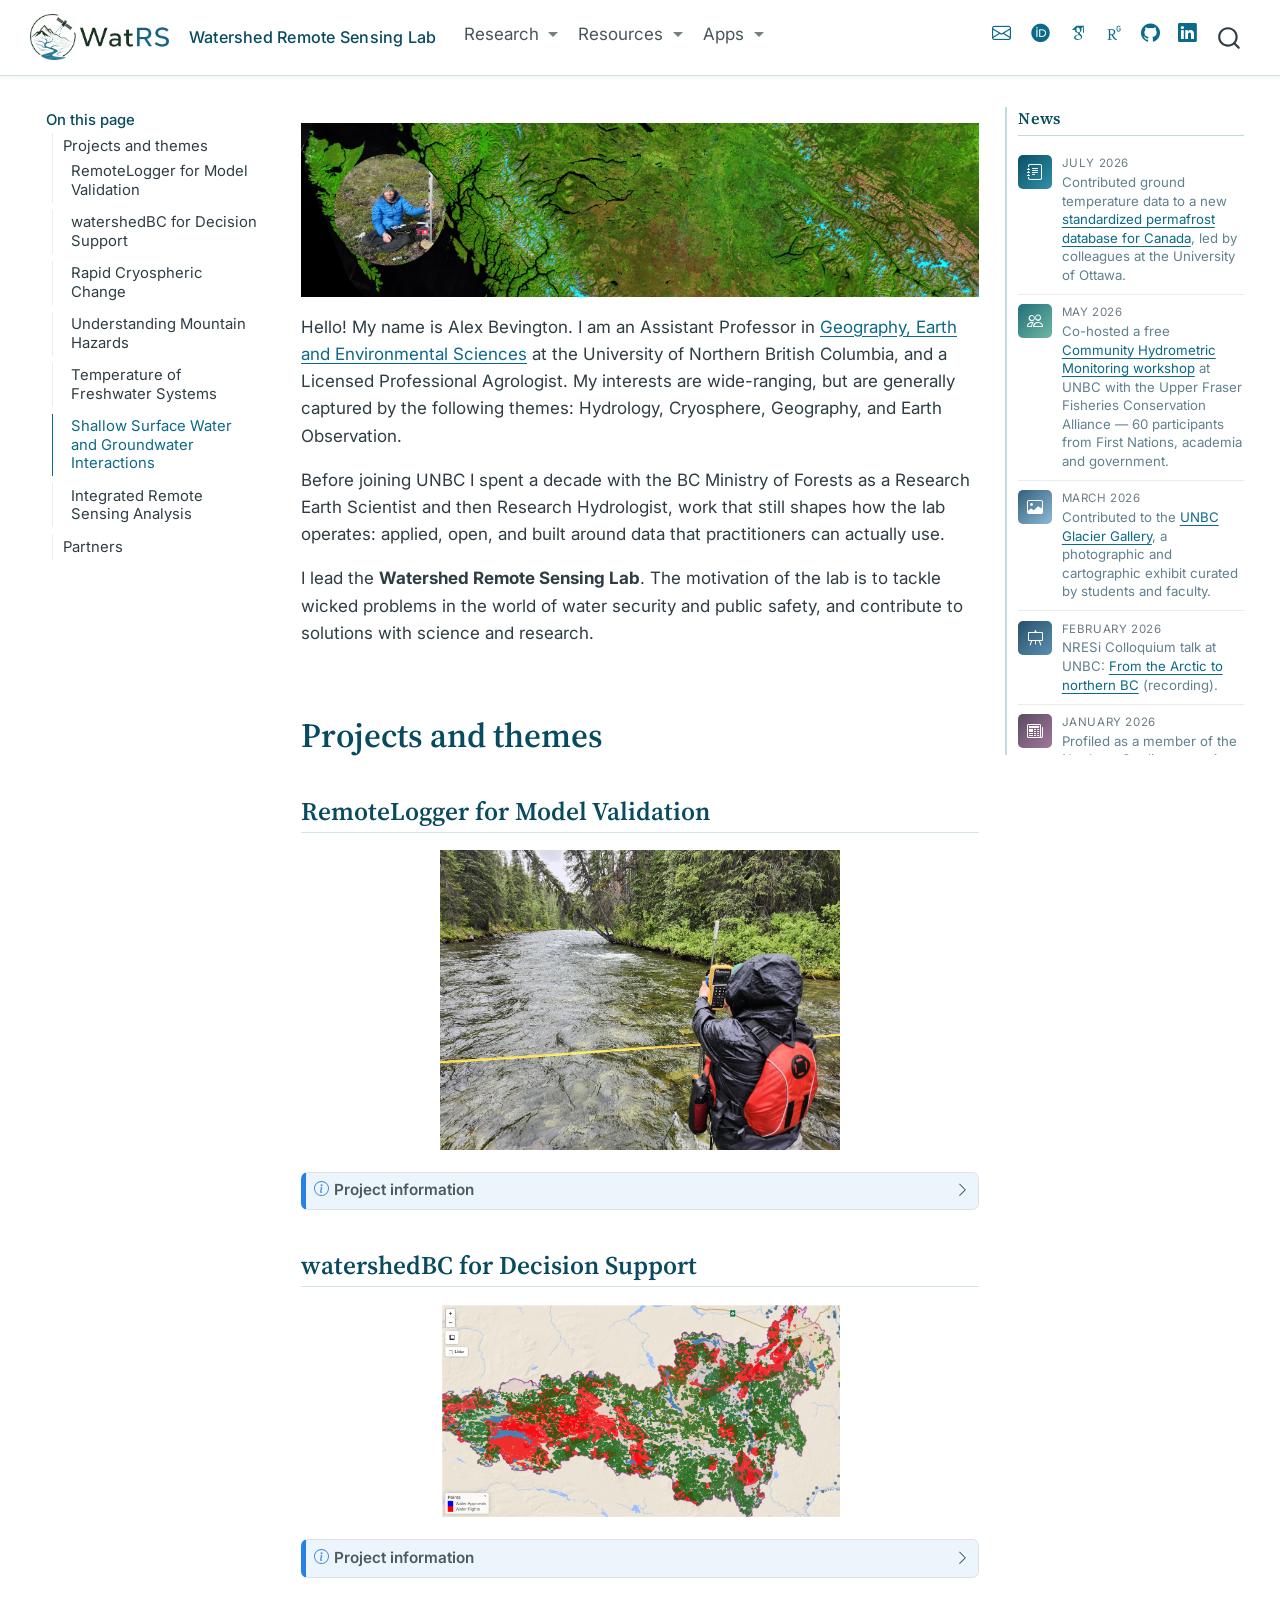
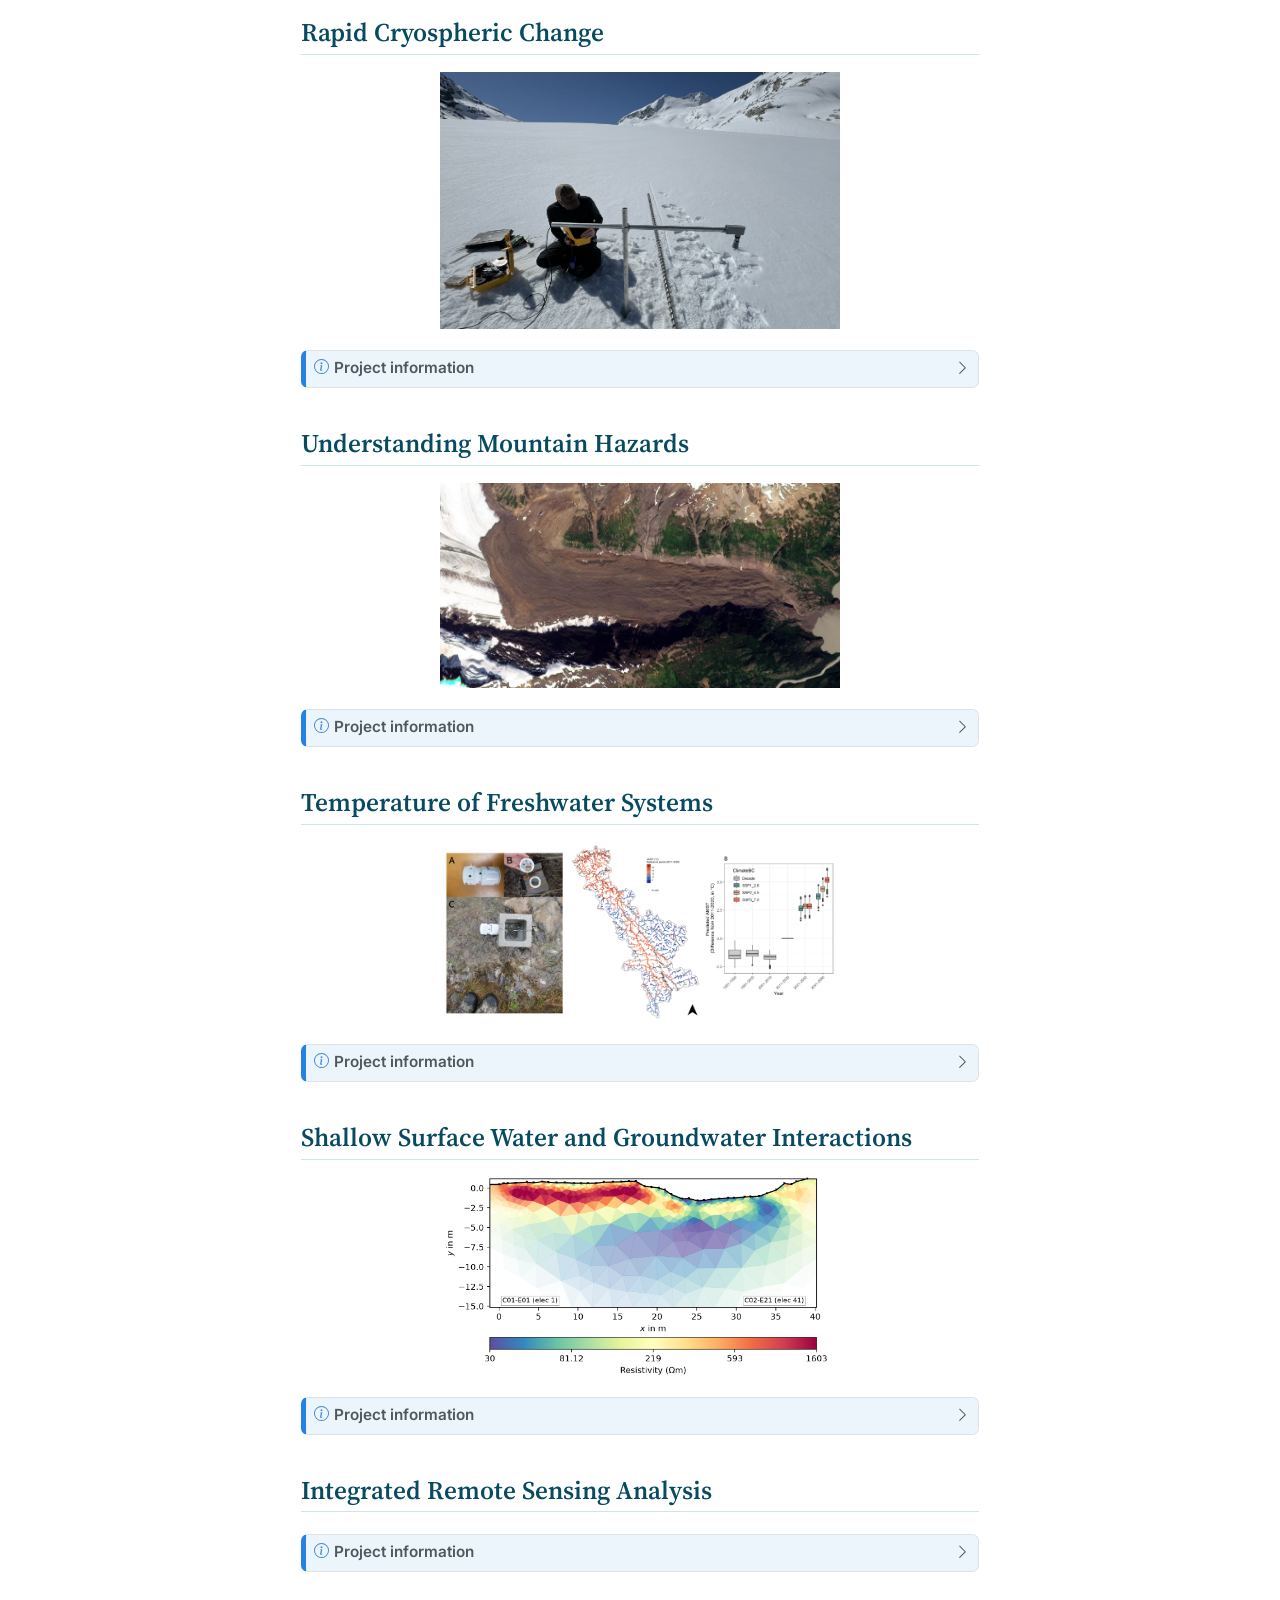
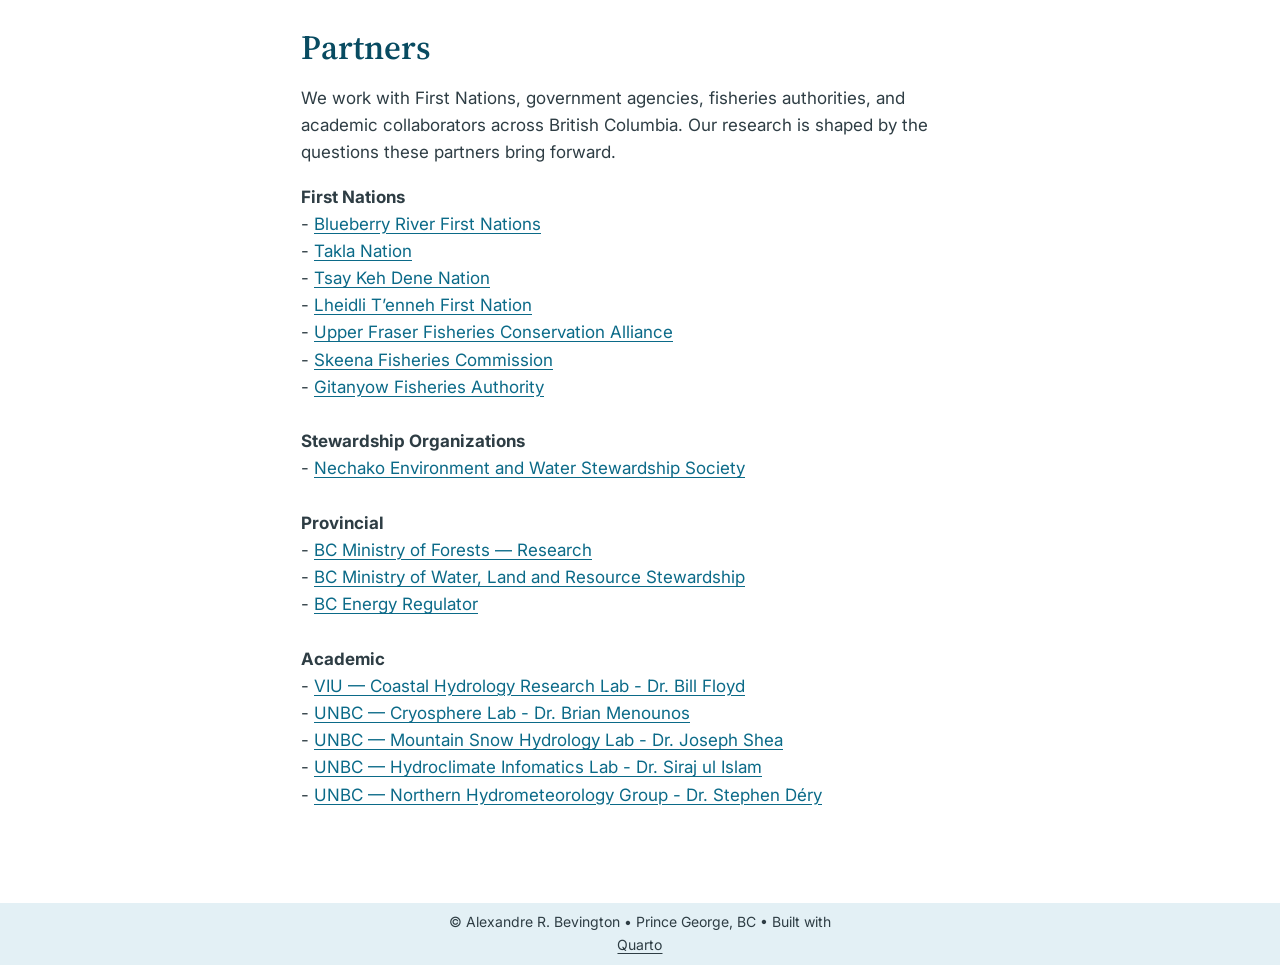
==== commit 77786deb: "images" ====
--- a/docs/index.html
+++ b/docs/index.html
@@ -228,13 +228,13 @@
     <h2 id="toc-title">On this page</h2>
    
   <ul>
-  <li><a href="#current-projects" id="toc-current-projects" class="nav-link active" data-scroll-target="#current-projects">Current Projects</a>
+  <li><a href="#projects-and-themes" id="toc-projects-and-themes" class="nav-link active" data-scroll-target="#projects-and-themes">Projects and themes</a>
   <ul class="collapse">
   <li><a href="#remotelogger-for-model-validation" id="toc-remotelogger-for-model-validation" class="nav-link" data-scroll-target="#remotelogger-for-model-validation">RemoteLogger for Model Validation</a></li>
   <li><a href="#watershedbc-for-decision-support" id="toc-watershedbc-for-decision-support" class="nav-link" data-scroll-target="#watershedbc-for-decision-support">watershedBC for Decision Support</a></li>
-  <li><a href="#keeping-up-with-rapid-cryospheric-change" id="toc-keeping-up-with-rapid-cryospheric-change" class="nav-link" data-scroll-target="#keeping-up-with-rapid-cryospheric-change">Keeping up with Rapid Cryospheric Change</a></li>
+  <li><a href="#rapid-cryospheric-change" id="toc-rapid-cryospheric-change" class="nav-link" data-scroll-target="#rapid-cryospheric-change">Rapid Cryospheric Change</a></li>
   <li><a href="#understanding-mountain-hazards" id="toc-understanding-mountain-hazards" class="nav-link" data-scroll-target="#understanding-mountain-hazards">Understanding Mountain Hazards</a></li>
-  <li><a href="#water-temperature-of-freshwater-systems" id="toc-water-temperature-of-freshwater-systems" class="nav-link" data-scroll-target="#water-temperature-of-freshwater-systems">Water Temperature of Freshwater Systems</a></li>
+  <li><a href="#temperature-of-freshwater-systems" id="toc-temperature-of-freshwater-systems" class="nav-link" data-scroll-target="#temperature-of-freshwater-systems">Temperature of Freshwater Systems</a></li>
   <li><a href="#shallow-surface-water-and-groundwater-interactions" id="toc-shallow-surface-water-and-groundwater-interactions" class="nav-link" data-scroll-target="#shallow-surface-water-and-groundwater-interactions">Shallow Surface Water and Groundwater Interactions</a></li>
   <li><a href="#integrated-remote-sensing-analysis" id="toc-integrated-remote-sensing-analysis" class="nav-link" data-scroll-target="#integrated-remote-sensing-analysis">Integrated Remote Sensing Analysis</a></li>
   </ul></li>
@@ -356,10 +356,11 @@
 <p>Hello! My name is Alex Bevington. I am an Assistant Professor in <a href="https://www.unbc.ca/department-geography-earth-and-environmental-sciences">Geography, Earth and Environmental Sciences</a> at the University of Northern British Columbia, and a Licensed Professional Agrologist. My interests are wide-ranging, but are generally captured by the following themes: Hydrology, Cryosphere, Geography, and Earth Observation.</p>
 <p>Before joining UNBC I spent a decade with the BC Ministry of Forests as a Research Earth Scientist and then Research Hydrologist, work that still shapes how the lab operates: applied, open, and built around data that practitioners can actually use.</p>
 <p>I lead the <strong>Watershed Remote Sensing Lab</strong>. The motivation of the lab is to tackle wicked problems in the world of water security and public safety, and contribute to solutions with science and research.</p>
-<section id="current-projects" class="level1">
-<h1>Current Projects</h1>
+<section id="projects-and-themes" class="level1">
+<h1>Projects and themes</h1>
 <section id="remotelogger-for-model-validation" class="level2">
 <h2 class="anchored" data-anchor-id="remotelogger-for-model-validation">RemoteLogger for Model Validation</h2>
+<p><a href="images/clipboard-1782195955.png" class="lightbox" data-gallery="quarto-lightbox-gallery-2"><img src="images/clipboard-1782195955.png" class="img-fluid" width="400"></a></p>
 <div class="callout callout-style-default callout-note callout-titled">
 <div class="callout-header d-flex align-content-center collapsed" data-bs-toggle="collapse" data-bs-target=".callout-1-contents" aria-controls="callout-1" aria-expanded="false" aria-label="Toggle callout">
 <div class="callout-icon-container">
@@ -381,6 +382,7 @@
 </section>
 <section id="watershedbc-for-decision-support" class="level2">
 <h2 class="anchored" data-anchor-id="watershedbc-for-decision-support">watershedBC for Decision Support</h2>
+<p><a href="images/clipboard-3184765564.png" class="lightbox" data-gallery="quarto-lightbox-gallery-3"><img src="images/clipboard-3184765564.png" class="img-fluid" width="400"></a></p>
 <div class="callout callout-style-default callout-note callout-titled">
 <div class="callout-header d-flex align-content-center collapsed" data-bs-toggle="collapse" data-bs-target=".callout-2-contents" aria-controls="callout-2" aria-expanded="false" aria-label="Toggle callout">
 <div class="callout-icon-container">
@@ -400,8 +402,9 @@
 </div>
 </div>
 </section>
-<section id="keeping-up-with-rapid-cryospheric-change" class="level2">
-<h2 class="anchored" data-anchor-id="keeping-up-with-rapid-cryospheric-change">Keeping up with Rapid Cryospheric Change</h2>
+<section id="rapid-cryospheric-change" class="level2">
+<h2 class="anchored" data-anchor-id="rapid-cryospheric-change">Rapid Cryospheric Change</h2>
+<p><a href="images/clipboard-2542900776.png" class="lightbox" data-gallery="quarto-lightbox-gallery-4"><img src="images/clipboard-2542900776.png" class="img-fluid" width="400"></a></p>
 <div class="callout callout-style-default callout-note callout-titled">
 <div class="callout-header d-flex align-content-center collapsed" data-bs-toggle="collapse" data-bs-target=".callout-3-contents" aria-controls="callout-3" aria-expanded="false" aria-label="Toggle callout">
 <div class="callout-icon-container">
@@ -421,6 +424,7 @@
 </section>
 <section id="understanding-mountain-hazards" class="level2">
 <h2 class="anchored" data-anchor-id="understanding-mountain-hazards">Understanding Mountain Hazards</h2>
+<p><a href="images/clipboard-862481009.png" class="lightbox" data-gallery="quarto-lightbox-gallery-5"><img src="images/clipboard-862481009.png" class="img-fluid" width="400"></a></p>
 <div class="callout callout-style-default callout-note callout-titled">
 <div class="callout-header d-flex align-content-center collapsed" data-bs-toggle="collapse" data-bs-target=".callout-4-contents" aria-controls="callout-4" aria-expanded="false" aria-label="Toggle callout">
 <div class="callout-icon-container">
@@ -438,8 +442,9 @@
 </div>
 </div>
 </section>
-<section id="water-temperature-of-freshwater-systems" class="level2">
-<h2 class="anchored" data-anchor-id="water-temperature-of-freshwater-systems">Water Temperature of Freshwater Systems</h2>
+<section id="temperature-of-freshwater-systems" class="level2">
+<h2 class="anchored" data-anchor-id="temperature-of-freshwater-systems">Temperature of Freshwater Systems</h2>
+<p><a href="images/clipboard-3846407789.png" class="lightbox" data-gallery="quarto-lightbox-gallery-6"><img src="images/clipboard-3846407789.png" class="img-fluid" width="400"></a></p>
 <div class="callout callout-style-default callout-note callout-titled">
 <div class="callout-header d-flex align-content-center collapsed" data-bs-toggle="collapse" data-bs-target=".callout-5-contents" aria-controls="callout-5" aria-expanded="false" aria-label="Toggle callout">
 <div class="callout-icon-container">
@@ -459,6 +464,7 @@
 </section>
 <section id="shallow-surface-water-and-groundwater-interactions" class="level2">
 <h2 class="anchored" data-anchor-id="shallow-surface-water-and-groundwater-interactions">Shallow Surface Water and Groundwater Interactions</h2>
+<p><a href="images/clipboard-1709231646.png" class="lightbox" data-gallery="quarto-lightbox-gallery-7"><img src="images/clipboard-1709231646.png" class="img-fluid" width="400"></a></p>
 <div class="callout callout-style-default callout-note callout-titled">
 <div class="callout-header d-flex align-content-center collapsed" data-bs-toggle="collapse" data-bs-target=".callout-6-contents" aria-controls="callout-6" aria-expanded="false" aria-label="Toggle callout">
 <div class="callout-icon-container">
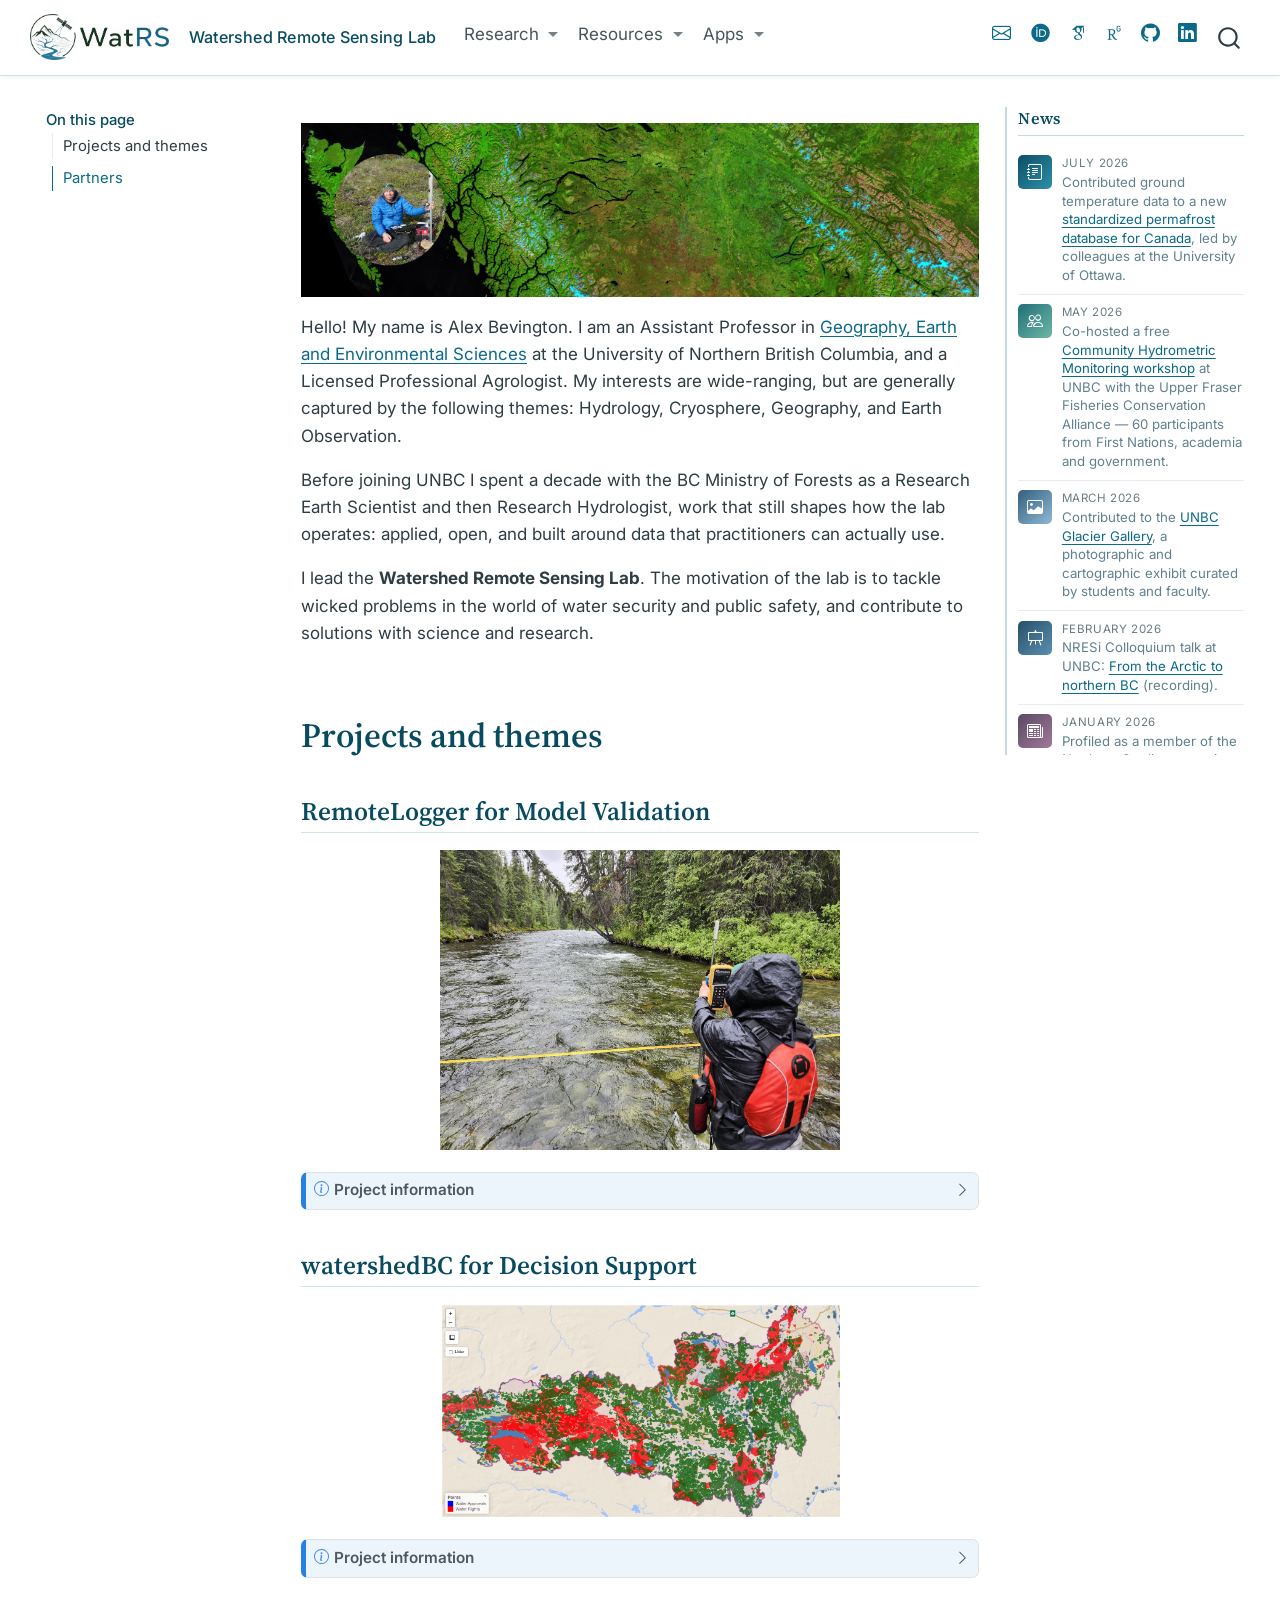
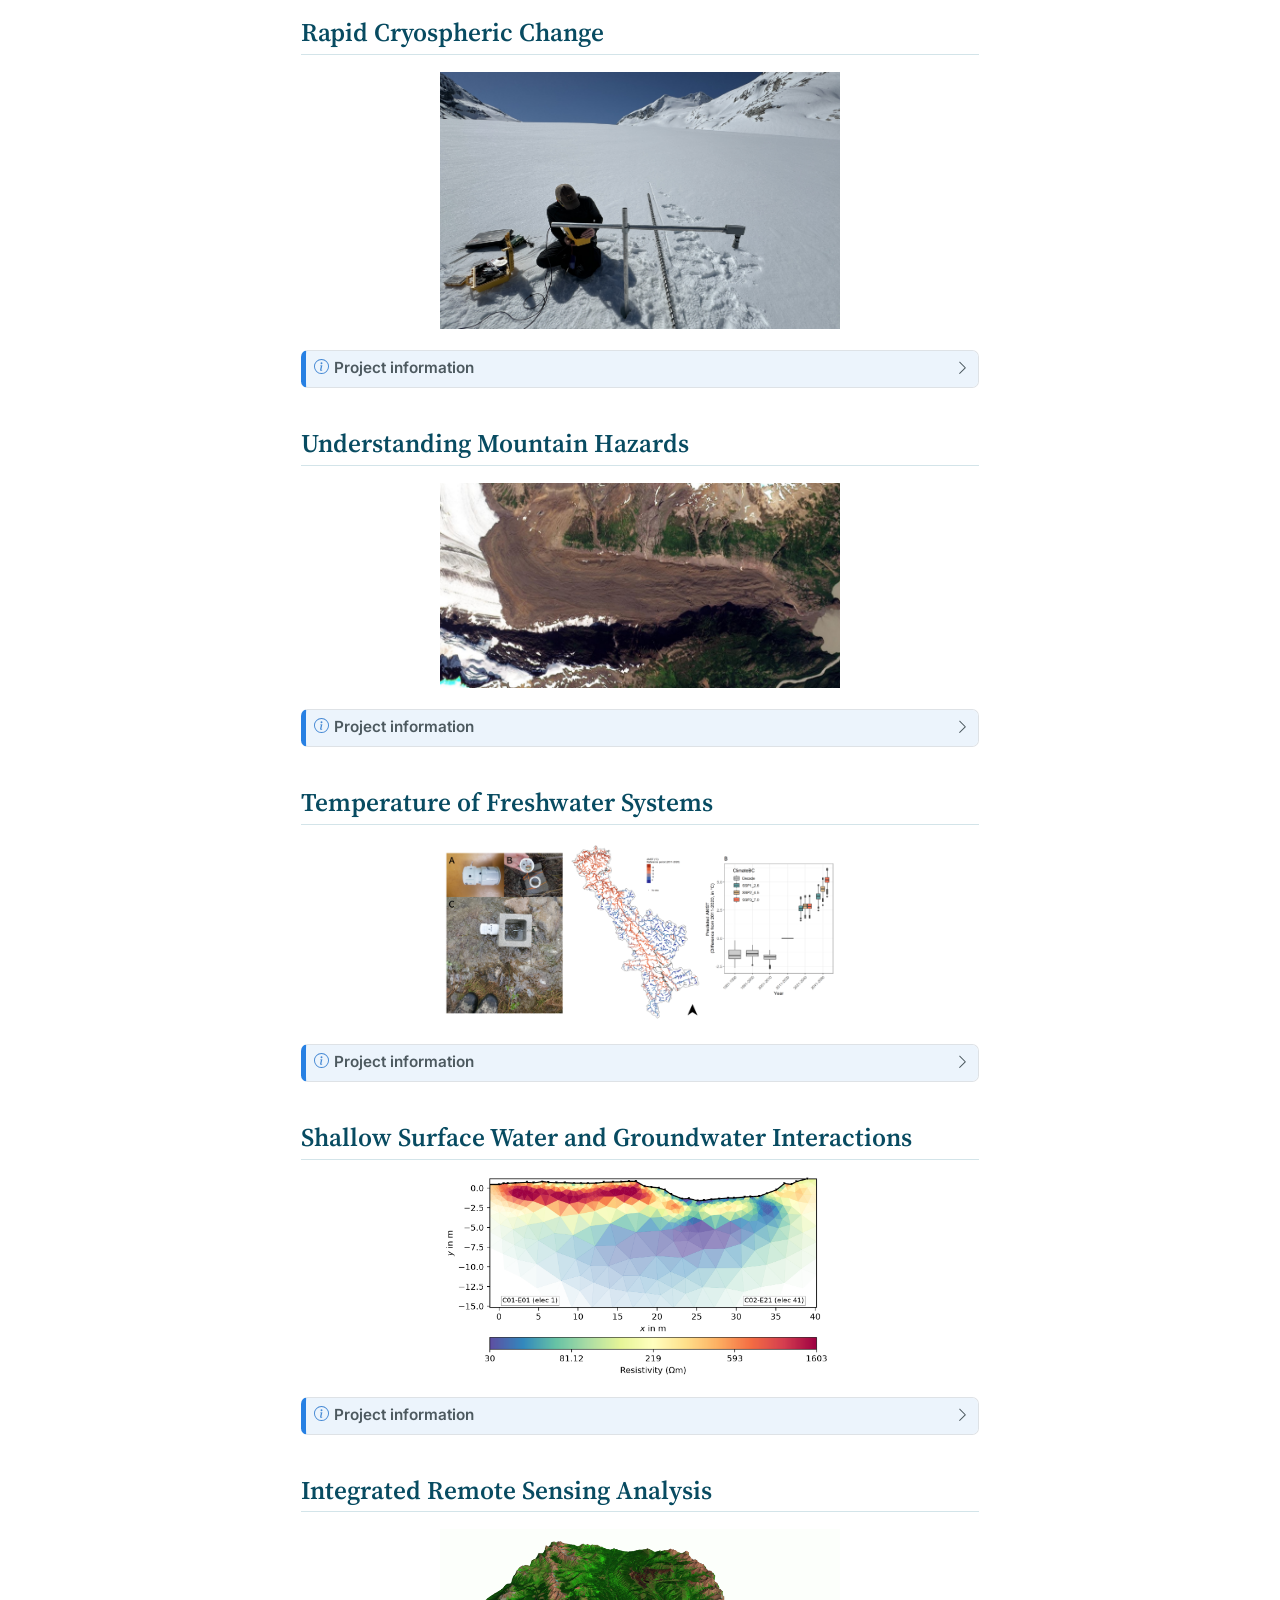
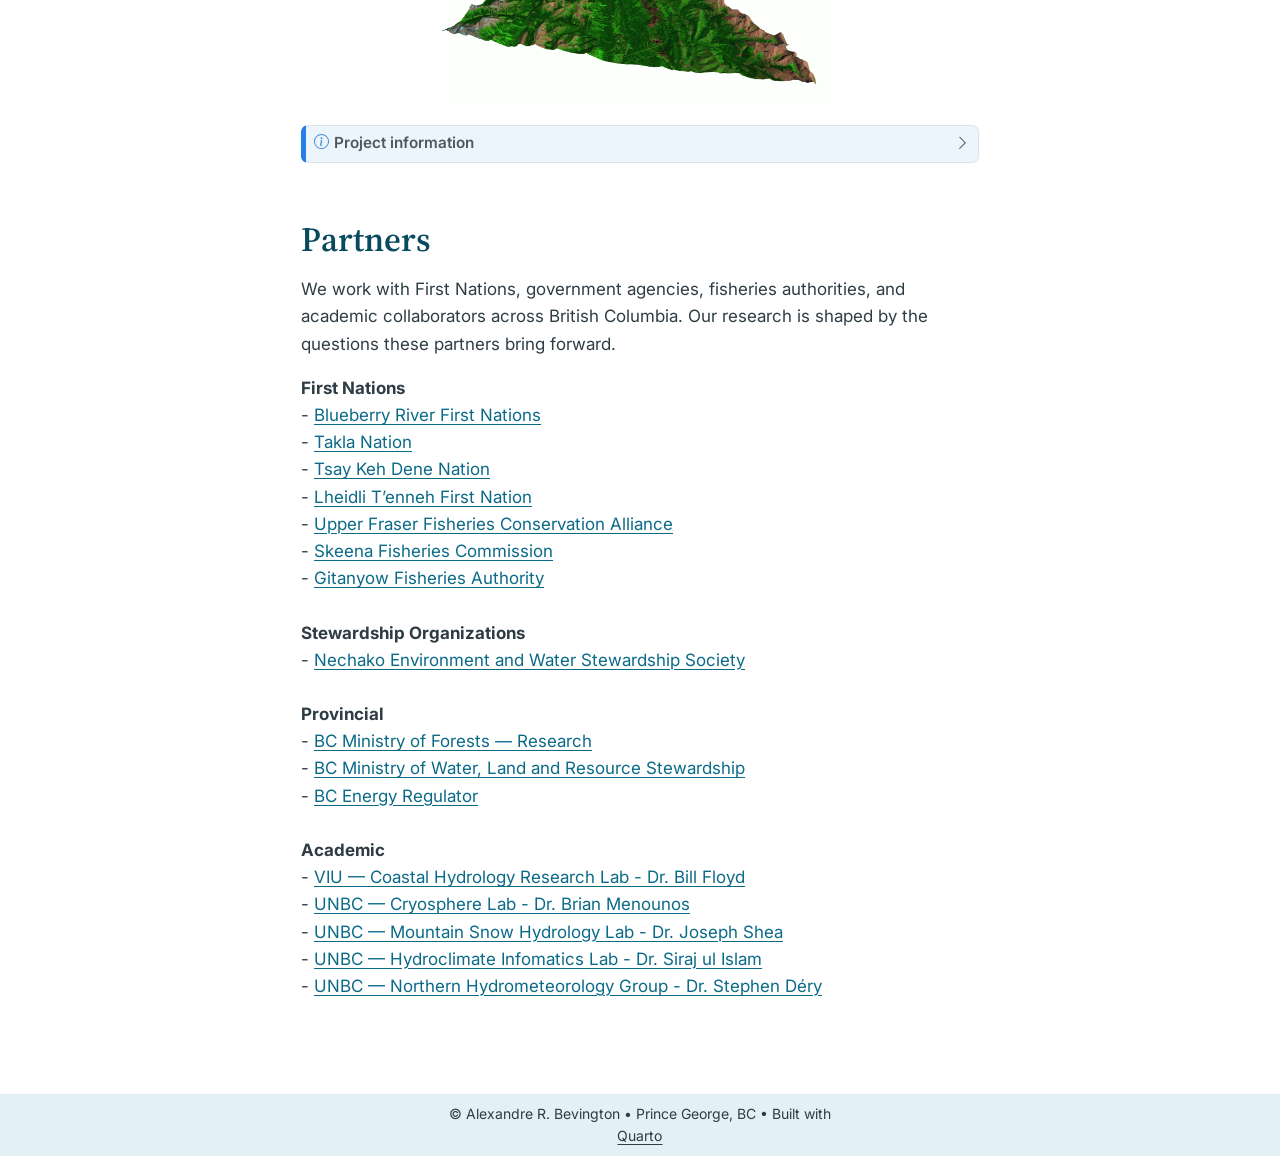
==== commit cc38b56d: "image" ====
--- a/docs/index.html
+++ b/docs/index.html
@@ -484,6 +484,7 @@
 </section>
 <section id="integrated-remote-sensing-analysis" class="level2">
 <h2 class="anchored" data-anchor-id="integrated-remote-sensing-analysis">Integrated Remote Sensing Analysis</h2>
+<p><a href="images/clipboard-2717497297.png" class="lightbox" data-gallery="quarto-lightbox-gallery-8"><img src="images/clipboard-2717497297.png" class="img-fluid" width="400"></a></p>
 <div class="callout callout-style-default callout-note callout-titled">
 <div class="callout-header d-flex align-content-center collapsed" data-bs-toggle="collapse" data-bs-target=".callout-7-contents" aria-controls="callout-7" aria-expanded="false" aria-label="Toggle callout">
 <div class="callout-icon-container">
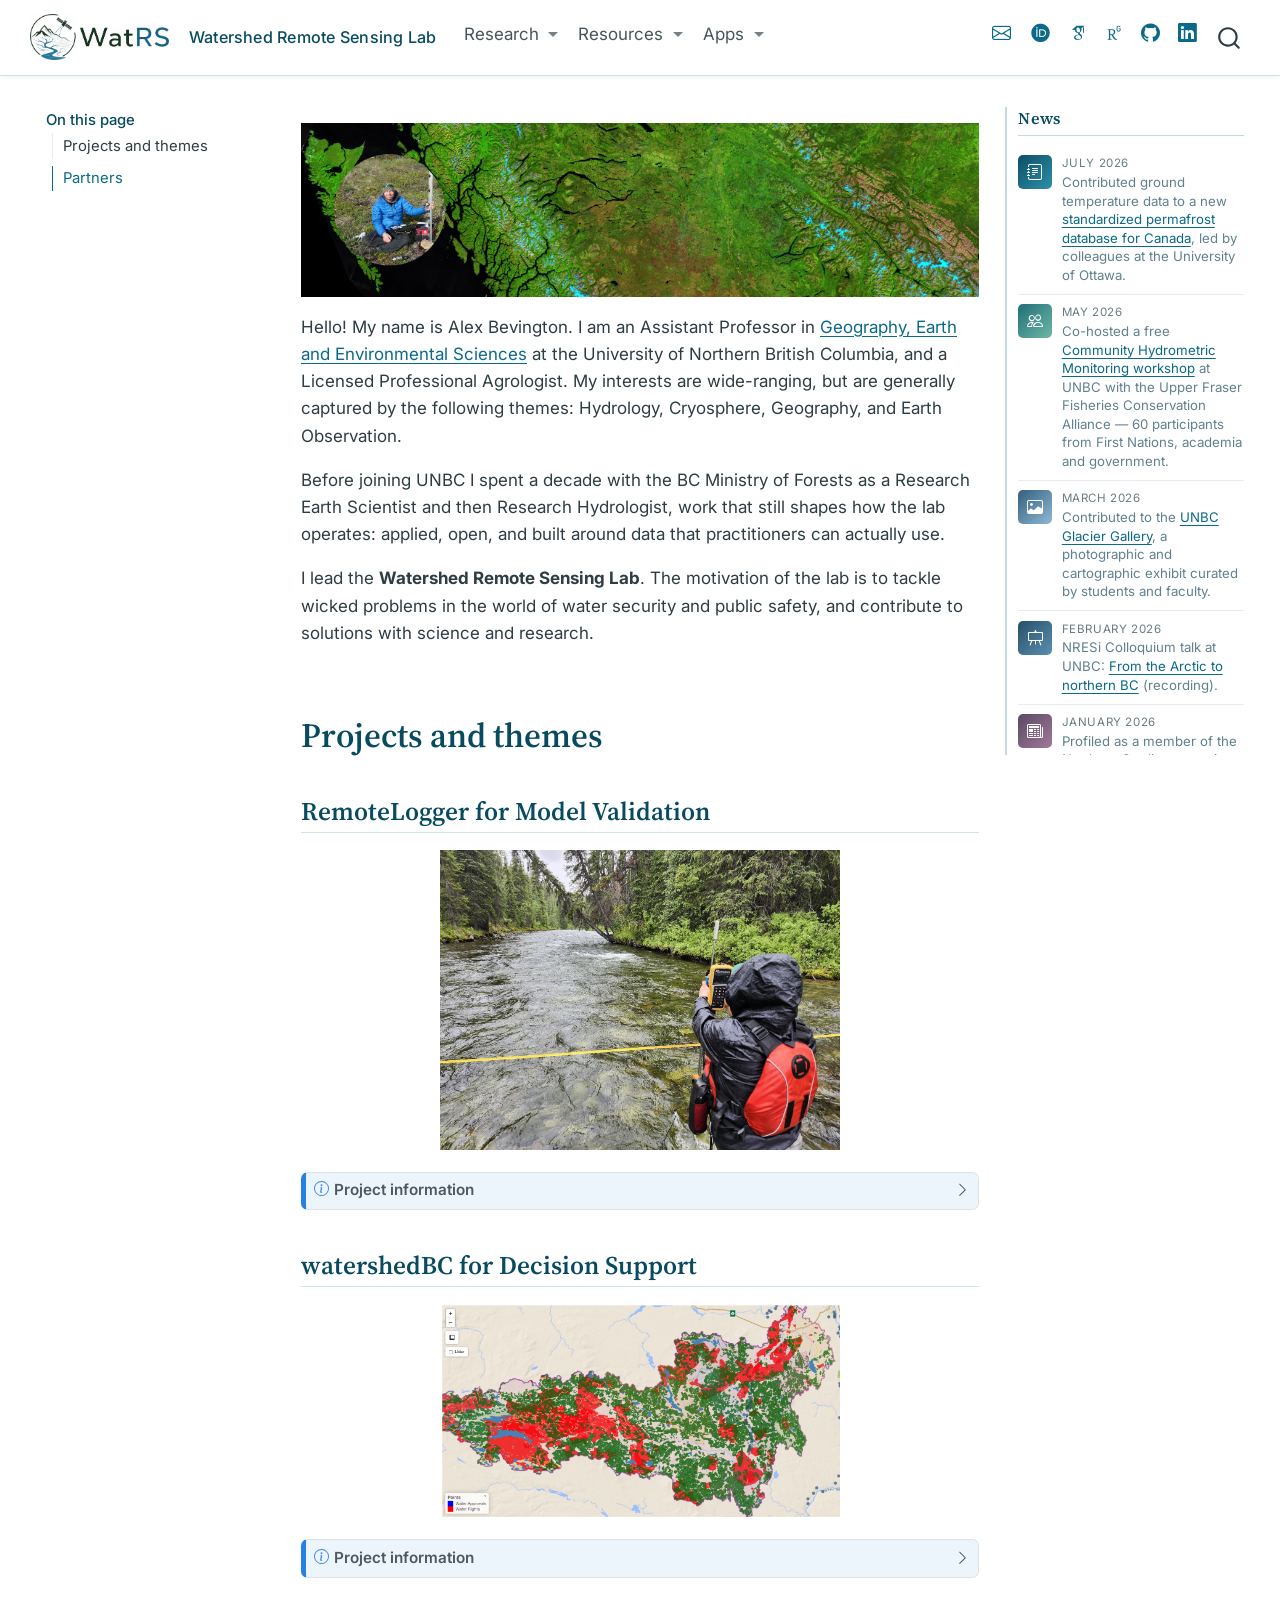
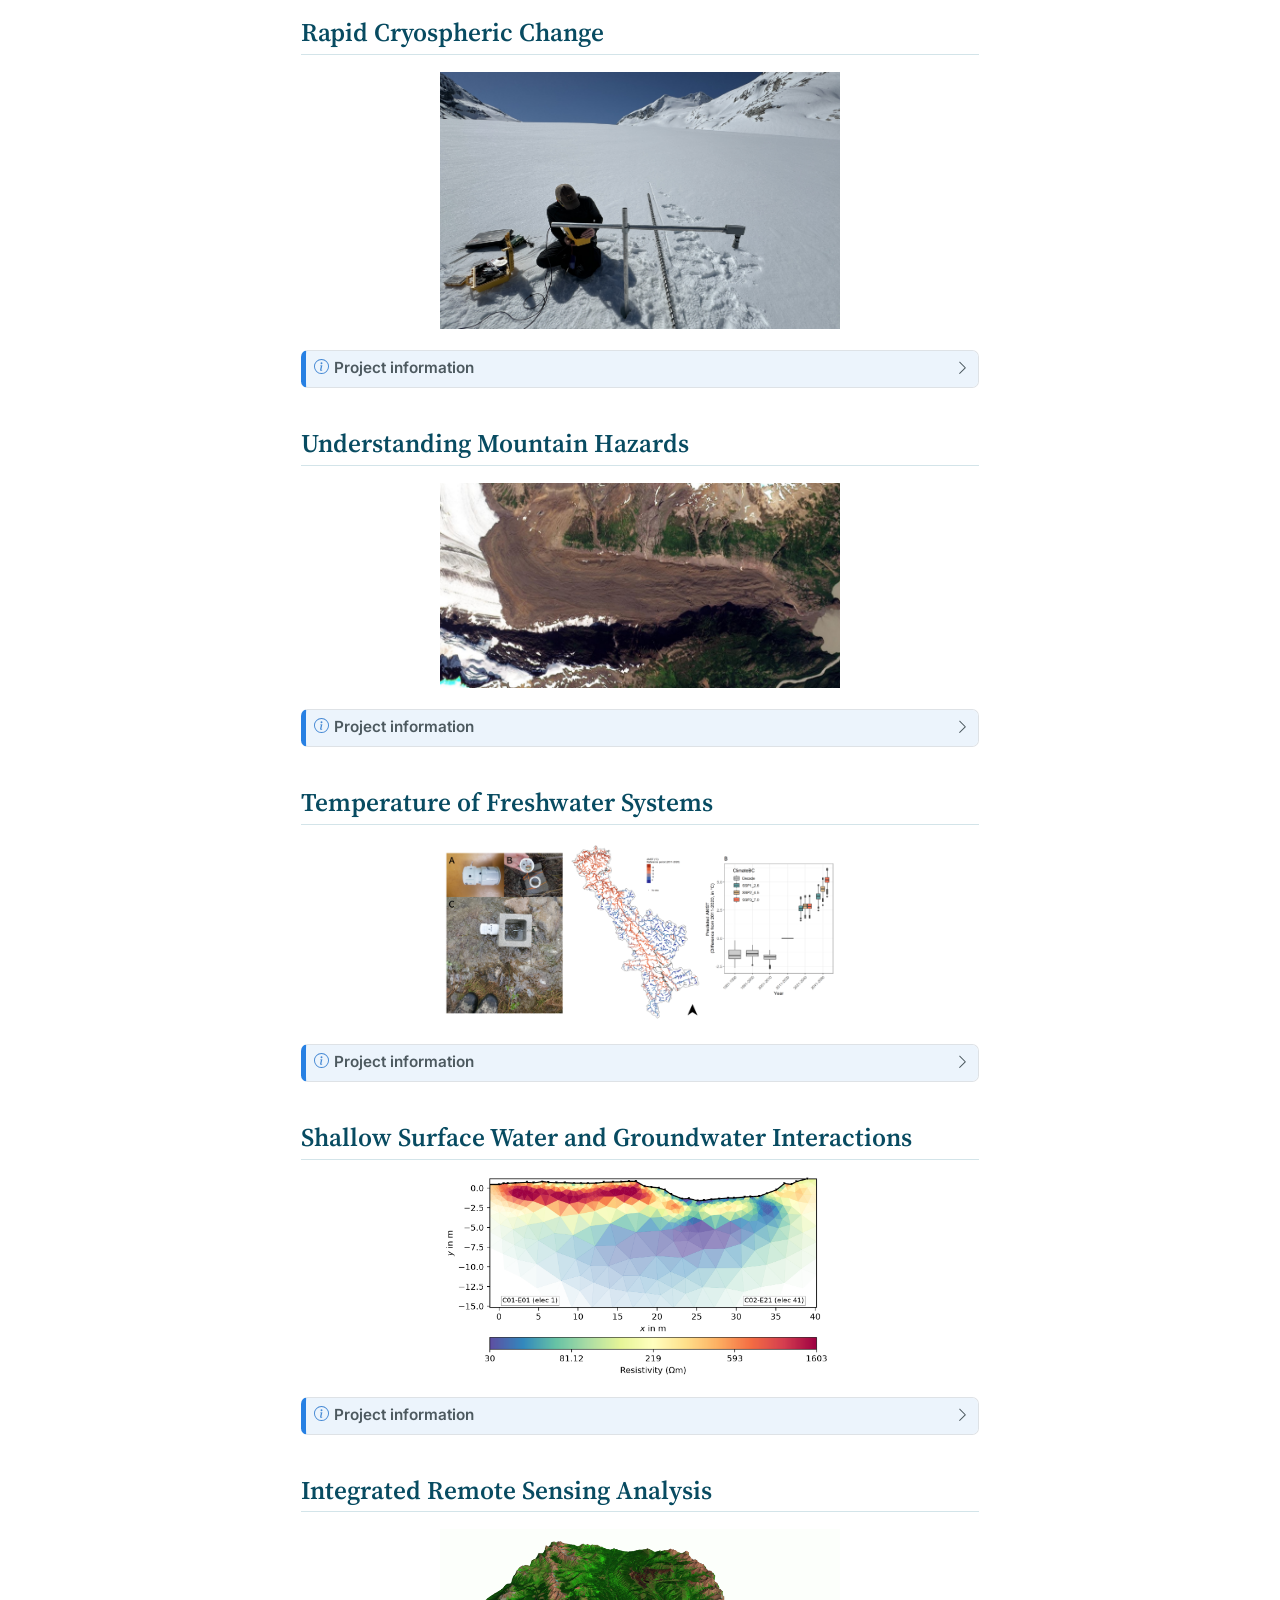
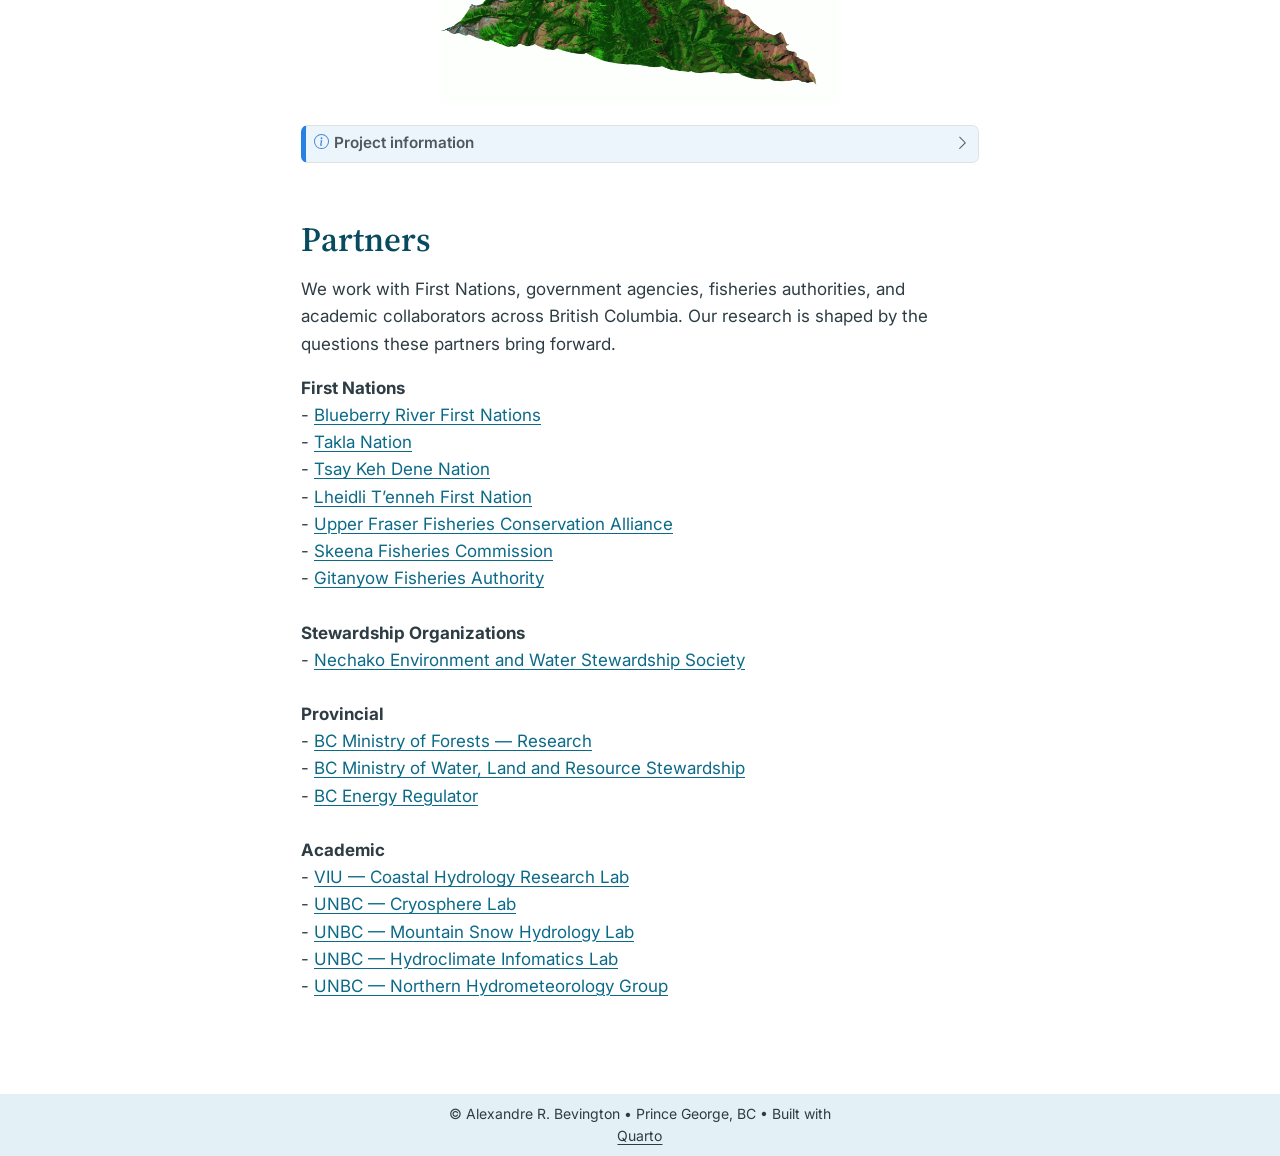
==== commit a43263d0: "lab updates" ====
--- a/docs/index.html
+++ b/docs/index.html
@@ -524,11 +524,11 @@
 - <a href="https://www.bc-er.ca/">BC Energy Regulator</a><br>
 <br>
 <b>Academic</b><br>
-- <a href="https://www.viu-hydromet-wx.ca/">VIU — Coastal Hydrology Research Lab - Dr.&nbsp;Bill Floyd</a><br>
-- <a href="https://couplet.unbc.ca/">UNBC — Cryosphere Lab - Dr.&nbsp;Brian Menounos</a><br>
-- <a href="https://www.moshlab.org/what-we-do">UNBC — Mountain Snow Hydrology Lab - Dr.&nbsp;Joseph Shea</a><br>
-- <a href="https://hcilab.ca/">UNBC — Hydroclimate Infomatics Lab - Dr.&nbsp;Siraj ul Islam</a><br>
-- <a href="https://web.unbc.ca/~sdery/">UNBC — Northern Hydrometeorology Group - Dr.&nbsp;Stephen Déry</a><br>
+- <a href="https://www.viu-hydromet-wx.ca/">VIU — Coastal Hydrology Research Lab</a><br>
+- <a href="https://couplet.unbc.ca/">UNBC — Cryosphere Lab</a><br>
+- <a href="https://www.moshlab.org/what-we-do">UNBC — Mountain Snow Hydrology Lab</a><br>
+- <a href="https://hcilab.ca/">UNBC — Hydroclimate Infomatics Lab</a><br>
+- <a href="https://web.unbc.ca/~sdery/">UNBC — Northern Hydrometeorology Group</a><br>
 </p>
 
 
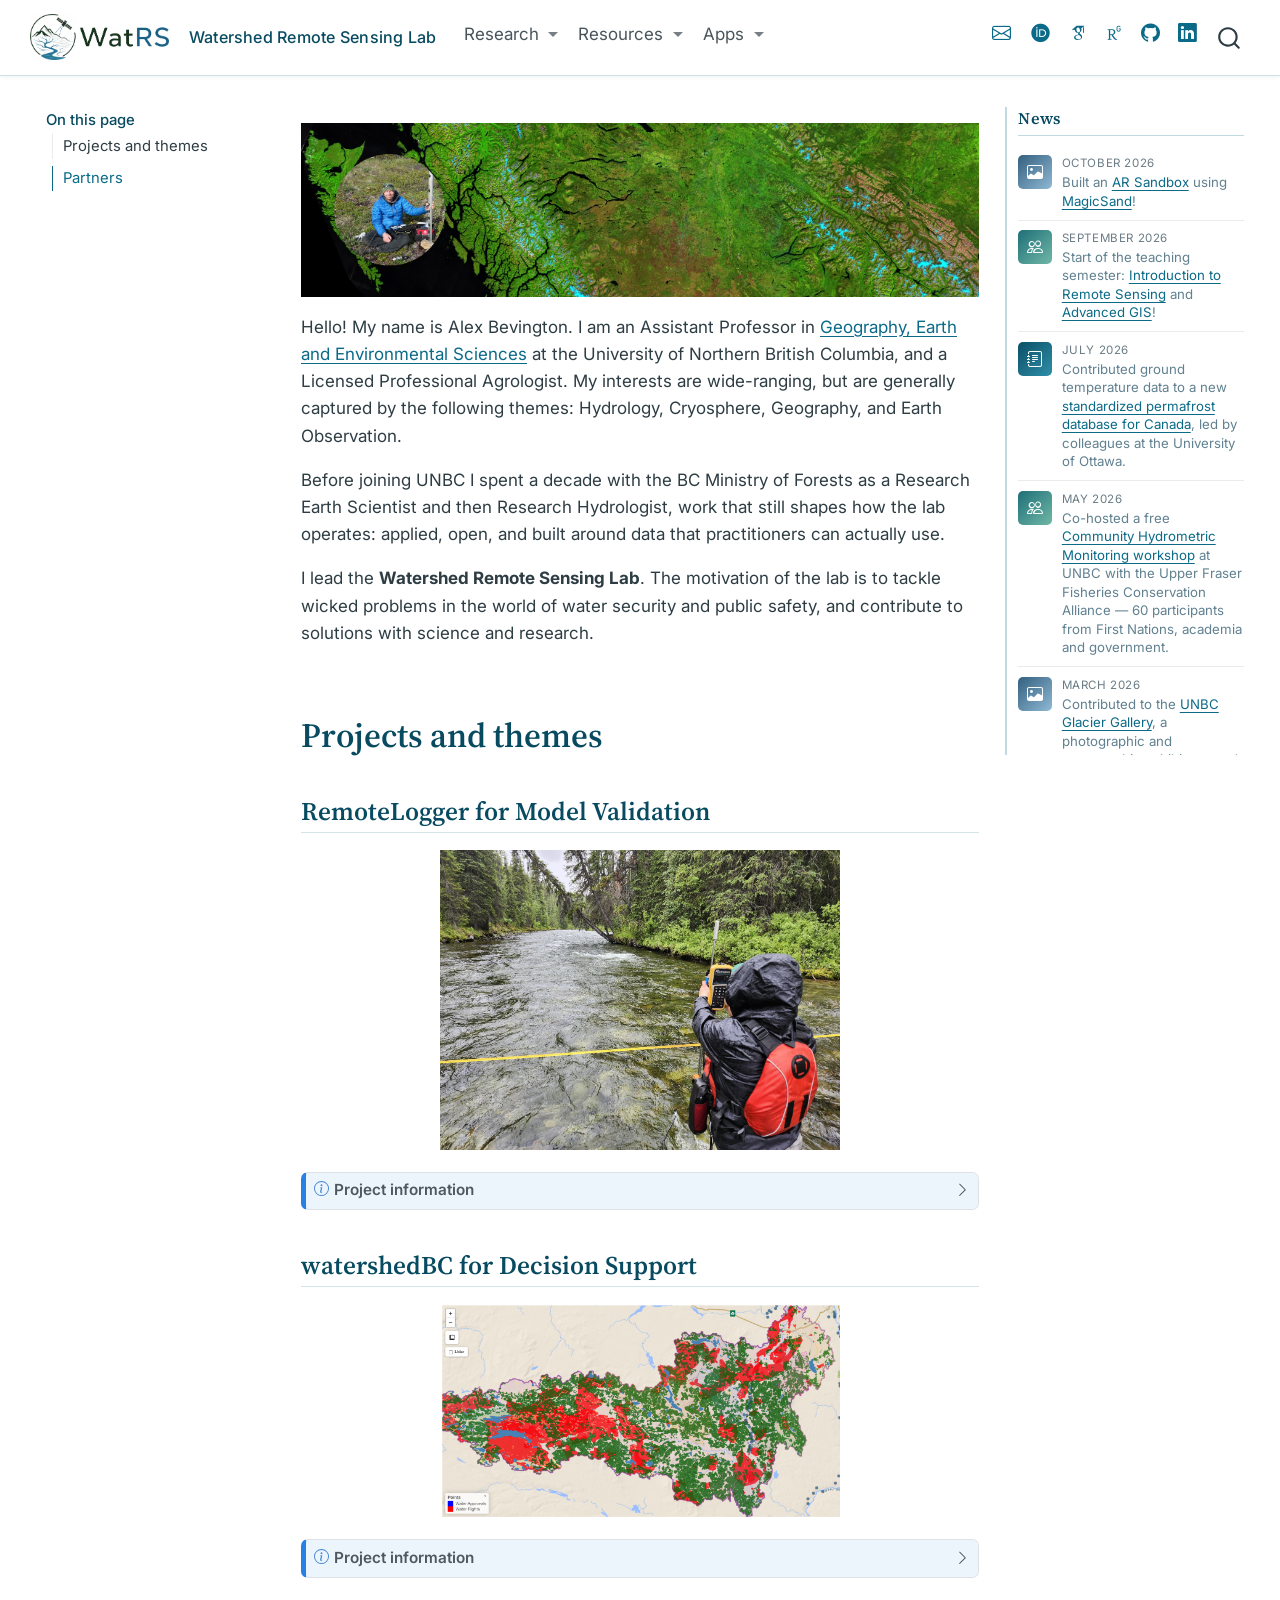
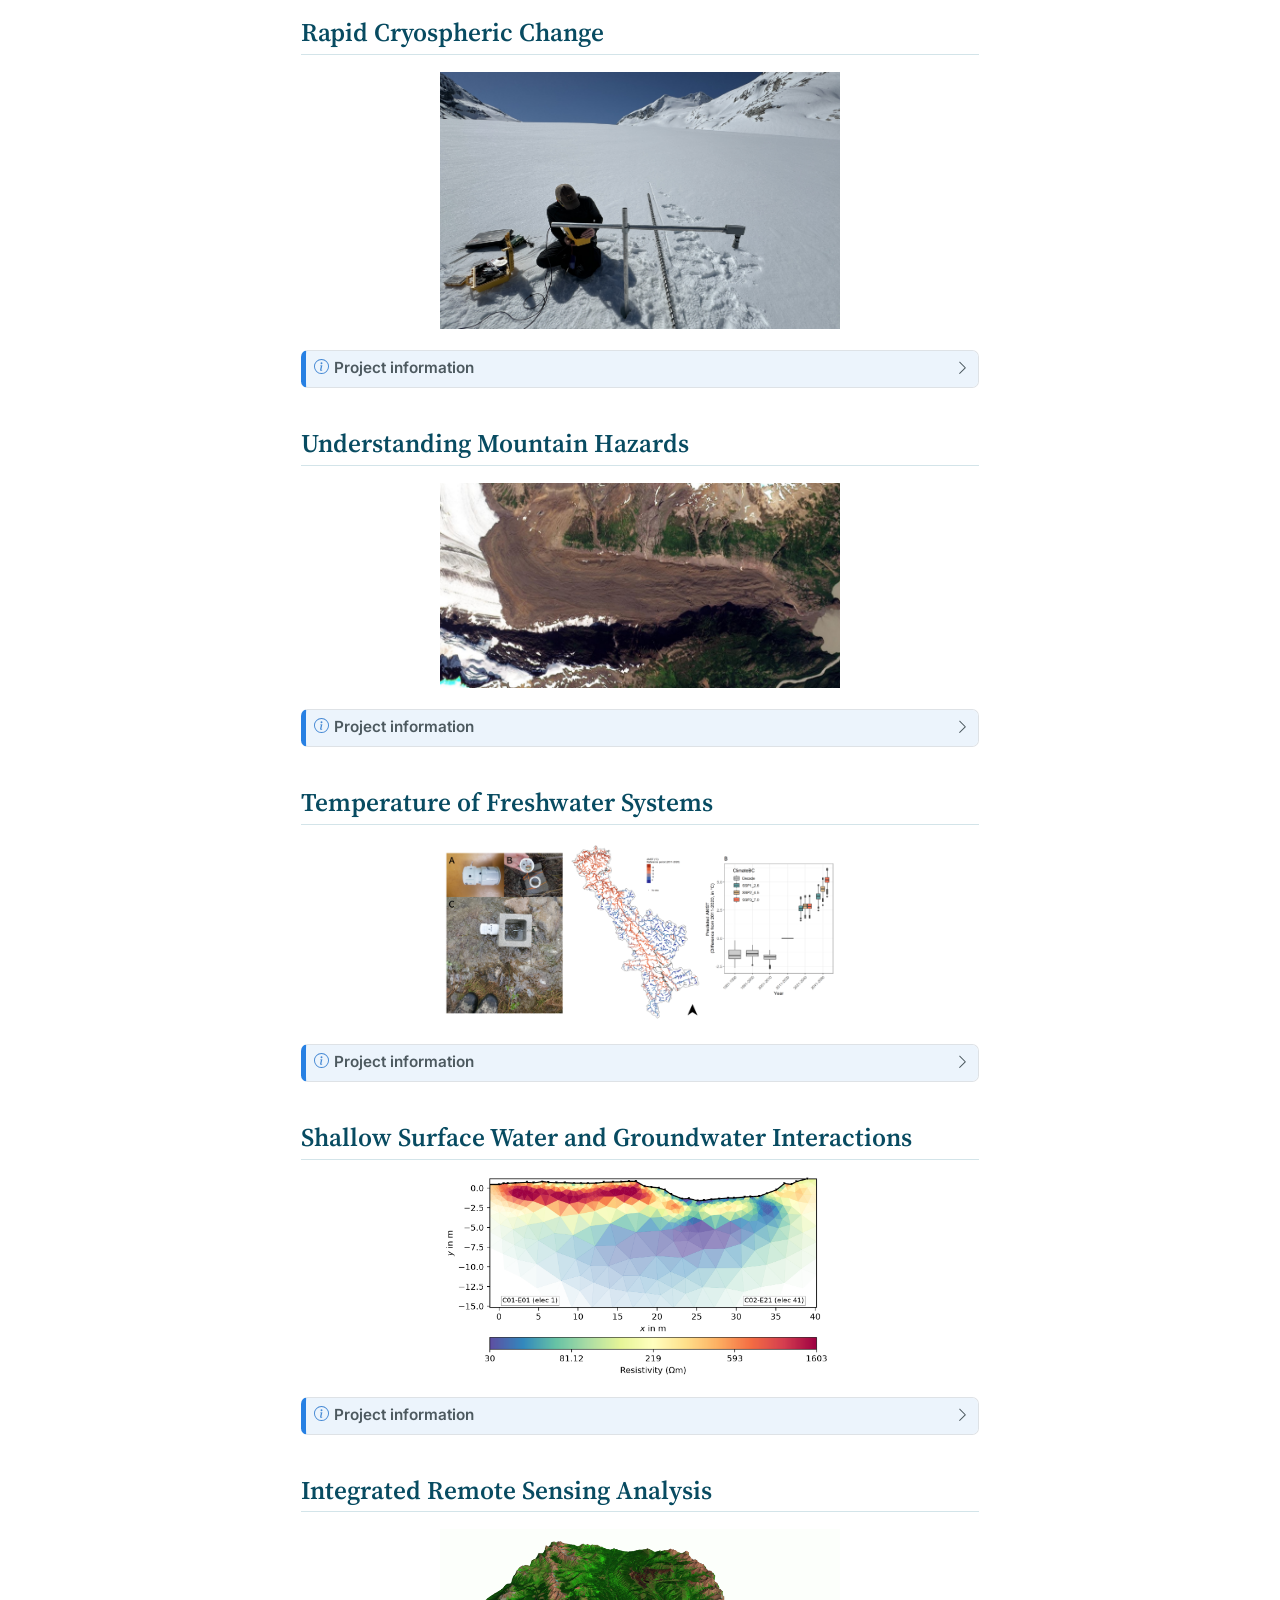
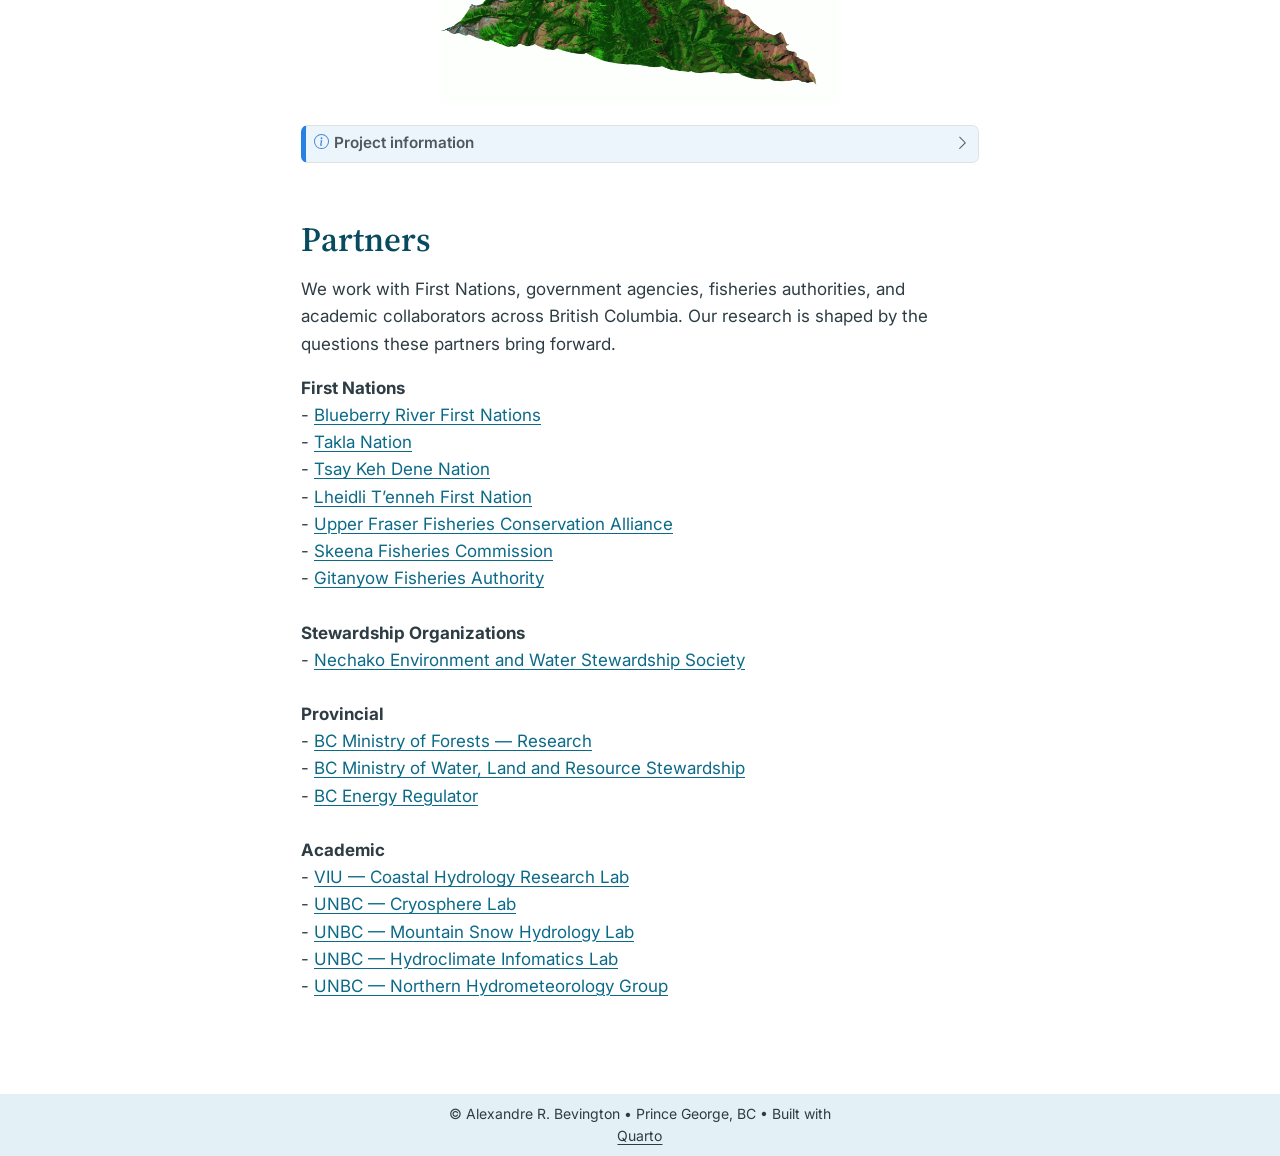
==== commit ad1346bd: "updates rerender" ====
--- a/docs/index.html
+++ b/docs/index.html
@@ -2,7 +2,7 @@
 <html xmlns="http://www.w3.org/1999/xhtml" lang="en" xml:lang="en"><head>
 
 <meta charset="utf-8">
-<meta name="generator" content="quarto-1.10.18">
+<meta name="generator" content="quarto-1.9.38">
 
 <meta name="viewport" content="width=device-width, initial-scale=1.0, user-scalable=yes">
 
@@ -12,13 +12,10 @@
 /* Default styles provided by pandoc.
 ** See https://pandoc.org/MANUAL.html#variables-for-html for config info.
 */
+code{white-space: pre-wrap;}
 span.smallcaps{font-variant: small-caps;}
-div.columns{display: flex; gap: 1.5em;}
-div.column{flex: auto;}
-@media screen {
-div.columns{gap: min(4vw, 1.5em);}
-div.column{overflow-x: auto;}
-}
+div.columns{display: flex; gap: min(4vw, 1.5em);}
+div.column{flex: auto; overflow-x: auto;}
 div.hanging-indent{margin-left: 1.5em; text-indent: -1.5em;}
 ul.task-list{list-style: none;}
 ul.task-list li input[type="checkbox"] {
@@ -43,10 +40,10 @@
 <script src="site_libs/quarto-html/tippy.umd.min.js"></script>
 <script src="site_libs/quarto-html/anchor.min.js"></script>
 <link href="site_libs/quarto-html/tippy.css" rel="stylesheet">
-<link href="site_libs/quarto-html/quarto-syntax-highlighting-64a204ab8560d761af7679ceaba22944.css" rel="stylesheet" id="quarto-text-highlighting-styles">
+<link href="site_libs/quarto-html/quarto-syntax-highlighting-15634bcf2e68342d4ad2dfa704d543f6.css" rel="stylesheet" id="quarto-text-highlighting-styles">
 <script src="site_libs/bootstrap/bootstrap.min.js"></script>
 <link href="site_libs/bootstrap/bootstrap-icons.css" rel="stylesheet">
-<link href="site_libs/bootstrap/bootstrap-d1c773b87a5f6f9511819a77ede35f03.min.css" rel="stylesheet" append-hash="true" id="quarto-bootstrap" data-mode="light">
+<link href="site_libs/bootstrap/bootstrap-ce23a35f18afcf5d947b5845684689b0.min.css" rel="stylesheet" append-hash="true" id="quarto-bootstrap" data-mode="light">
 <script src="site_libs/quarto-contrib/glightbox/glightbox.min.js"></script>
 <link href="site_libs/quarto-contrib/glightbox/glightbox.min.css" rel="stylesheet">
 <link href="site_libs/quarto-contrib/glightbox/lightbox.css" rel="stylesheet">
@@ -257,6 +254,18 @@
 <div class="news-scroll">
 <div class="news-head">
 <p>News</p>
+</div>
+<div class="news-item">
+<p><span class="news-thumb news-thumb-outreach"><i class="bi bi-image"></i></span></p>
+<div class="news-text">
+<p><span class="news-date">October 2026</span> Built an <a href="https://www.instagram.com/p/DdCDjoRztTslzEZmGxkPtpwIVmWb0nsVE-Ti880/">AR Sandbox</a> using <a href="https://github.com/thomwolf/magic-sand">MagicSand</a>!</p>
+</div>
+</div>
+<div class="news-item">
+<p><span class="news-thumb news-thumb-event"><i class="bi bi-people"></i></span></p>
+<div class="news-text">
+<p><span class="news-date">September 2026</span> Start of the teaching semester: <a href="https://tools.unbc.ca/course-catalogue/?subj=GEOG&amp;crse=357">Introduction to Remote Sensing</a> and <a href="https://tools.unbc.ca/course-catalogue/?subj=GEOG&amp;crse=413">Advanced GIS</a>!</p>
+</div>
 </div>
 <div class="news-item">
 <p><span class="news-thumb news-thumb-paper"><i class="bi bi-journal-text"></i></span></p>
--- a/docs/site_libs/quarto-html/quarto-syntax-highlighting-15634bcf2e68342d4ad2dfa704d543f6.css
+++ b/docs/site_libs/quarto-html/quarto-syntax-highlighting-15634bcf2e68342d4ad2dfa704d543f6.css
@@ -0,0 +1,236 @@
+/* quarto syntax highlight colors */
+:root {
+  --quarto-hl-ot-color: #003B4F;
+  --quarto-hl-at-color: #657422;
+  --quarto-hl-ss-color: #20794D;
+  --quarto-hl-an-color: #5E5E5E;
+  --quarto-hl-fu-color: #4758AB;
+  --quarto-hl-st-color: #20794D;
+  --quarto-hl-cf-color: #003B4F;
+  --quarto-hl-op-color: #5E5E5E;
+  --quarto-hl-er-color: #AD0000;
+  --quarto-hl-bn-color: #AD0000;
+  --quarto-hl-al-color: #AD0000;
+  --quarto-hl-va-color: #111111;
+  --quarto-hl-bu-color: inherit;
+  --quarto-hl-ex-color: inherit;
+  --quarto-hl-pp-color: #AD0000;
+  --quarto-hl-in-color: #5E5E5E;
+  --quarto-hl-vs-color: #20794D;
+  --quarto-hl-wa-color: #5E5E5E;
+  --quarto-hl-do-color: #5E5E5E;
+  --quarto-hl-im-color: #00769E;
+  --quarto-hl-ch-color: #20794D;
+  --quarto-hl-dt-color: #AD0000;
+  --quarto-hl-fl-color: #AD0000;
+  --quarto-hl-co-color: #5E5E5E;
+  --quarto-hl-cv-color: #5E5E5E;
+  --quarto-hl-cn-color: #8f5902;
+  --quarto-hl-sc-color: #5E5E5E;
+  --quarto-hl-dv-color: #AD0000;
+  --quarto-hl-kw-color: #003B4F;
+}
+
+/* other quarto variables */
+:root {
+  --quarto-font-monospace: SFMono-Regular, Menlo, Monaco, Consolas, "Liberation Mono", "Courier New", monospace;
+}
+
+/* syntax highlight based on Pandoc's rules */
+pre > code.sourceCode > span {
+  color: #003B4F;
+}
+
+code.sourceCode > span {
+  color: #003B4F;
+}
+
+div.sourceCode,
+div.sourceCode pre.sourceCode {
+  color: #003B4F;
+}
+
+/* Normal */
+code span {
+  color: #003B4F;
+}
+
+/* Alert */
+code span.al {
+  color: #AD0000;
+  font-style: inherit;
+}
+
+/* Annotation */
+code span.an {
+  color: #5E5E5E;
+  font-style: inherit;
+}
+
+/* Attribute */
+code span.at {
+  color: #657422;
+  font-style: inherit;
+}
+
+/* BaseN */
+code span.bn {
+  color: #AD0000;
+  font-style: inherit;
+}
+
+/* BuiltIn */
+code span.bu {
+  font-style: inherit;
+}
+
+/* ControlFlow */
+code span.cf {
+  color: #003B4F;
+  font-weight: bold;
+  font-style: inherit;
+}
+
+/* Char */
+code span.ch {
+  color: #20794D;
+  font-style: inherit;
+}
+
+/* Constant */
+code span.cn {
+  color: #8f5902;
+  font-style: inherit;
+}
+
+/* Comment */
+code span.co {
+  color: #5E5E5E;
+  font-style: inherit;
+}
+
+/* CommentVar */
+code span.cv {
+  color: #5E5E5E;
+  font-style: italic;
+}
+
+/* Documentation */
+code span.do {
+  color: #5E5E5E;
+  font-style: italic;
+}
+
+/* DataType */
+code span.dt {
+  color: #AD0000;
+  font-style: inherit;
+}
+
+/* DecVal */
+code span.dv {
+  color: #AD0000;
+  font-style: inherit;
+}
+
+/* Error */
+code span.er {
+  color: #AD0000;
+  font-style: inherit;
+}
+
+/* Extension */
+code span.ex {
+  font-style: inherit;
+}
+
+/* Float */
+code span.fl {
+  color: #AD0000;
+  font-style: inherit;
+}
+
+/* Function */
+code span.fu {
+  color: #4758AB;
+  font-style: inherit;
+}
+
+/* Import */
+code span.im {
+  color: #00769E;
+  font-style: inherit;
+}
+
+/* Information */
+code span.in {
+  color: #5E5E5E;
+  font-style: inherit;
+}
+
+/* Keyword */
+code span.kw {
+  color: #003B4F;
+  font-weight: bold;
+  font-style: inherit;
+}
+
+/* Operator */
+code span.op {
+  color: #5E5E5E;
+  font-style: inherit;
+}
+
+/* Other */
+code span.ot {
+  color: #003B4F;
+  font-style: inherit;
+}
+
+/* Preprocessor */
+code span.pp {
+  color: #AD0000;
+  font-style: inherit;
+}
+
+/* SpecialChar */
+code span.sc {
+  color: #5E5E5E;
+  font-style: inherit;
+}
+
+/* SpecialString */
+code span.ss {
+  color: #20794D;
+  font-style: inherit;
+}
+
+/* String */
+code span.st {
+  color: #20794D;
+  font-style: inherit;
+}
+
+/* Variable */
+code span.va {
+  color: #111111;
+  font-style: inherit;
+}
+
+/* VerbatimString */
+code span.vs {
+  color: #20794D;
+  font-style: inherit;
+}
+
+/* Warning */
+code span.wa {
+  color: #5E5E5E;
+  font-style: italic;
+}
+
+.prevent-inlining {
+  content: "</";
+}
+
+/*# sourceMappingURL=f23921c56f73e400b49028c9186a1aa0.css.map */
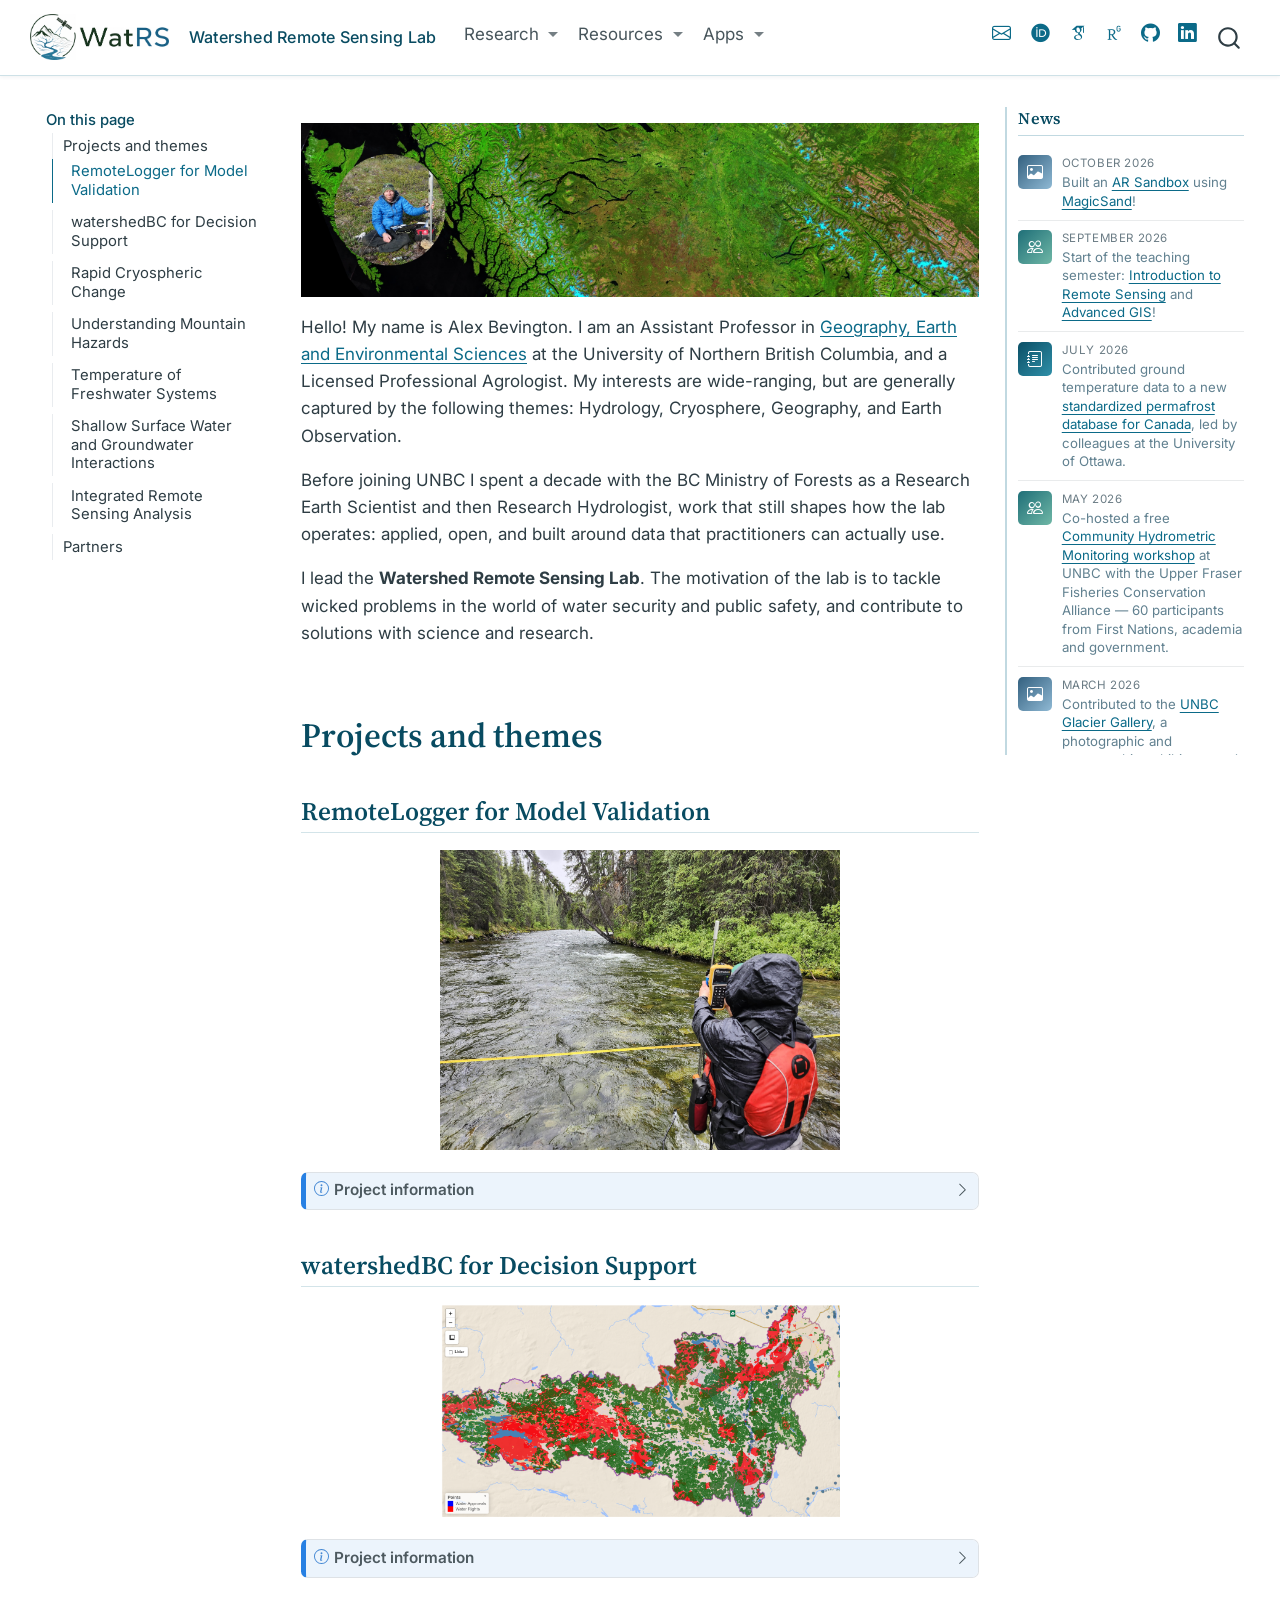
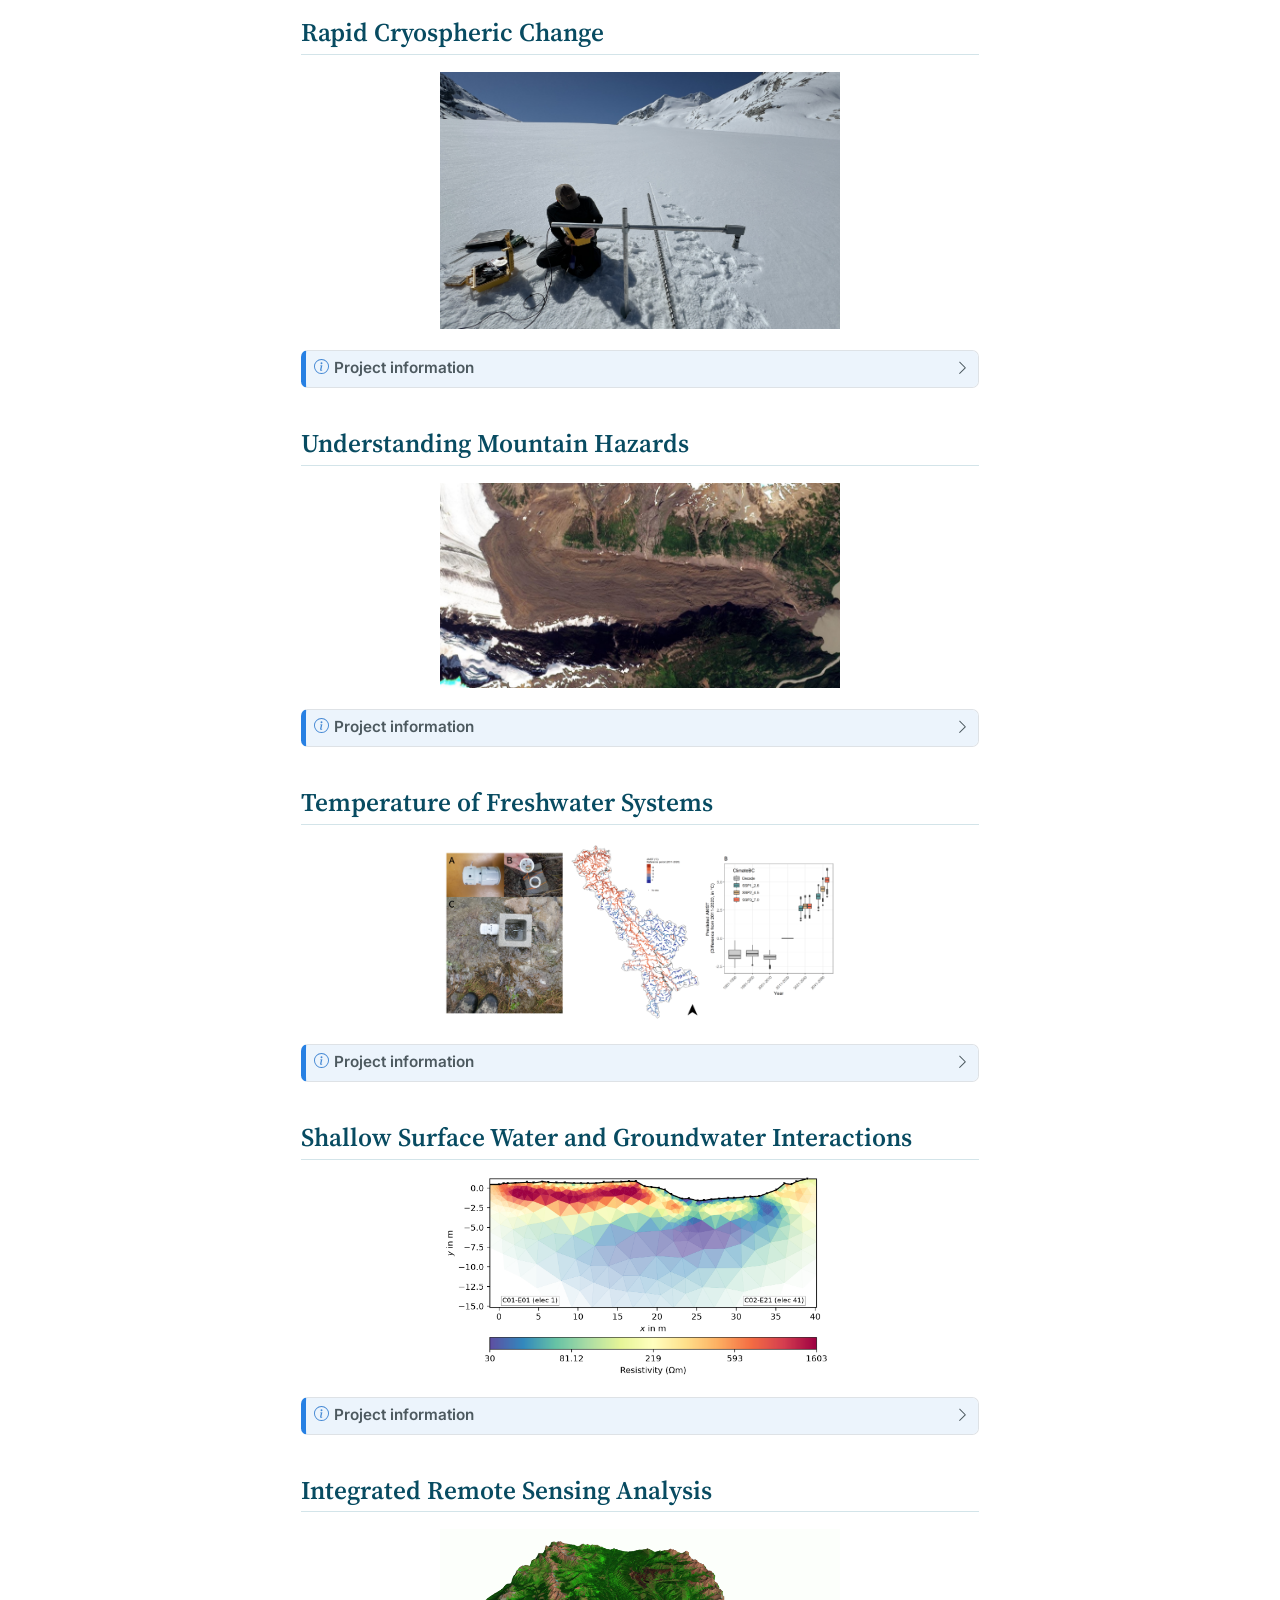
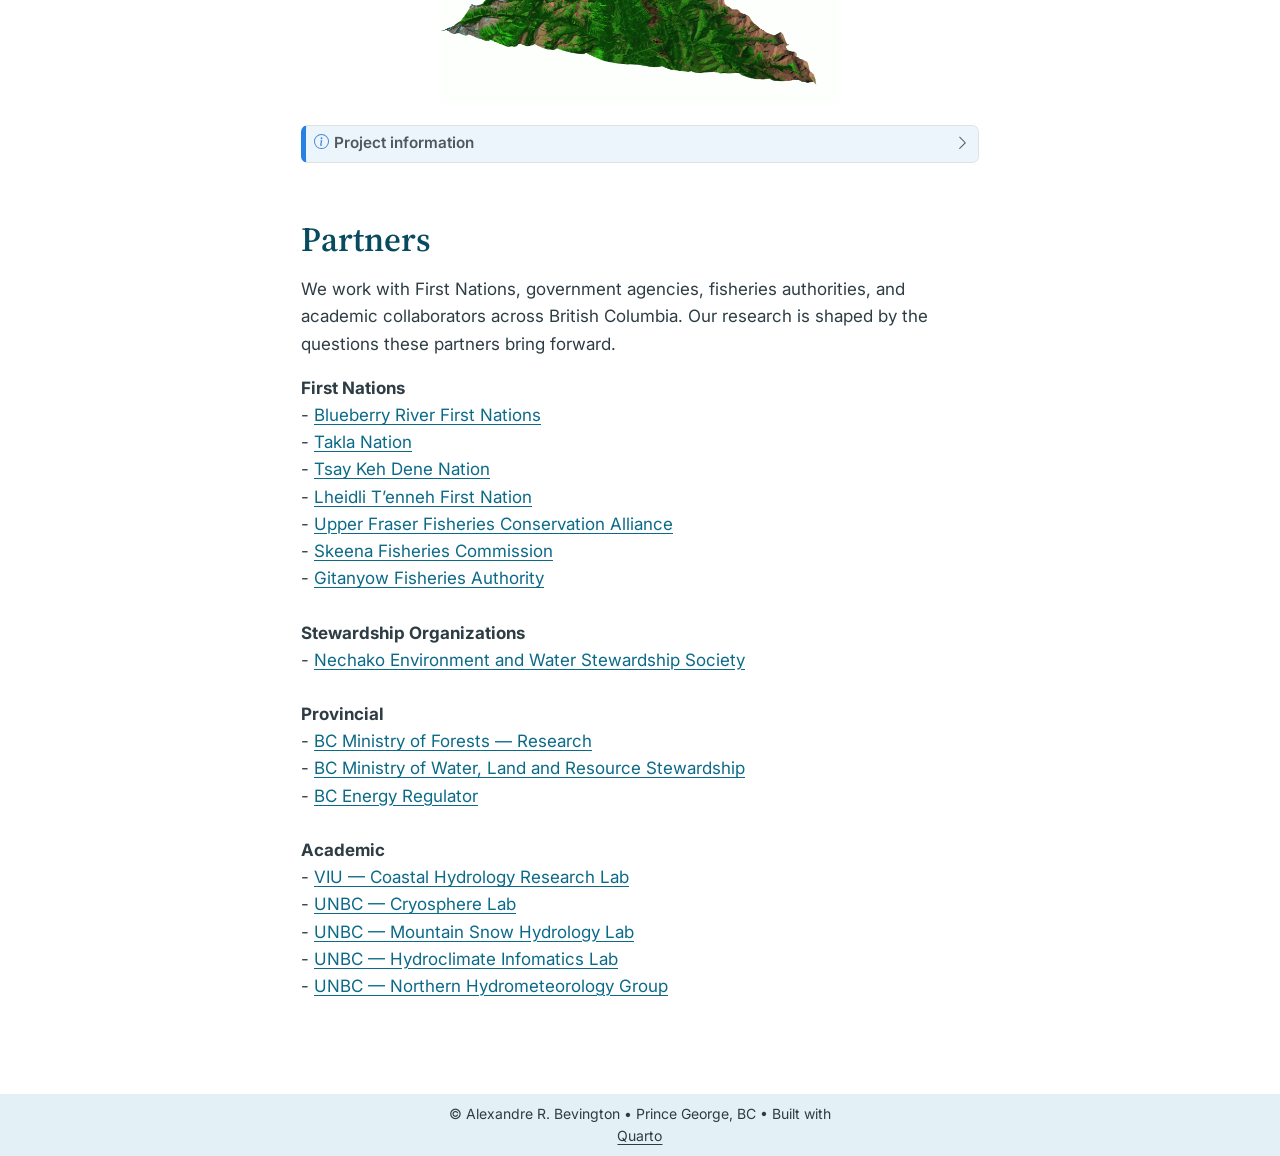
==== commit c00b699a: "update pdf" ====
--- a/docs/index.html
+++ b/docs/index.html
@@ -330,7 +330,7 @@
 <div class="news-item">
 <p><span class="news-thumb news-thumb-lab"><i class="bi bi-mortarboard"></i></span></p>
 <div class="news-text">
-<p><span class="news-date">2026</span> Dr.&nbsp;Kristen Kieta joined as a <a href="./people.html">postdoctoral researcher</a>, co-supervised with Dr.&nbsp;Philip Owens.</p>
+<p><span class="news-date">2026</span> Dr.&nbsp;Kristen Kieta joined the field season as a <a href="./people.html">postdoctoral researcher</a>, supervised with Dr.&nbsp;Philip Owens.</p>
 </div>
 </div>
 <div class="news-item">
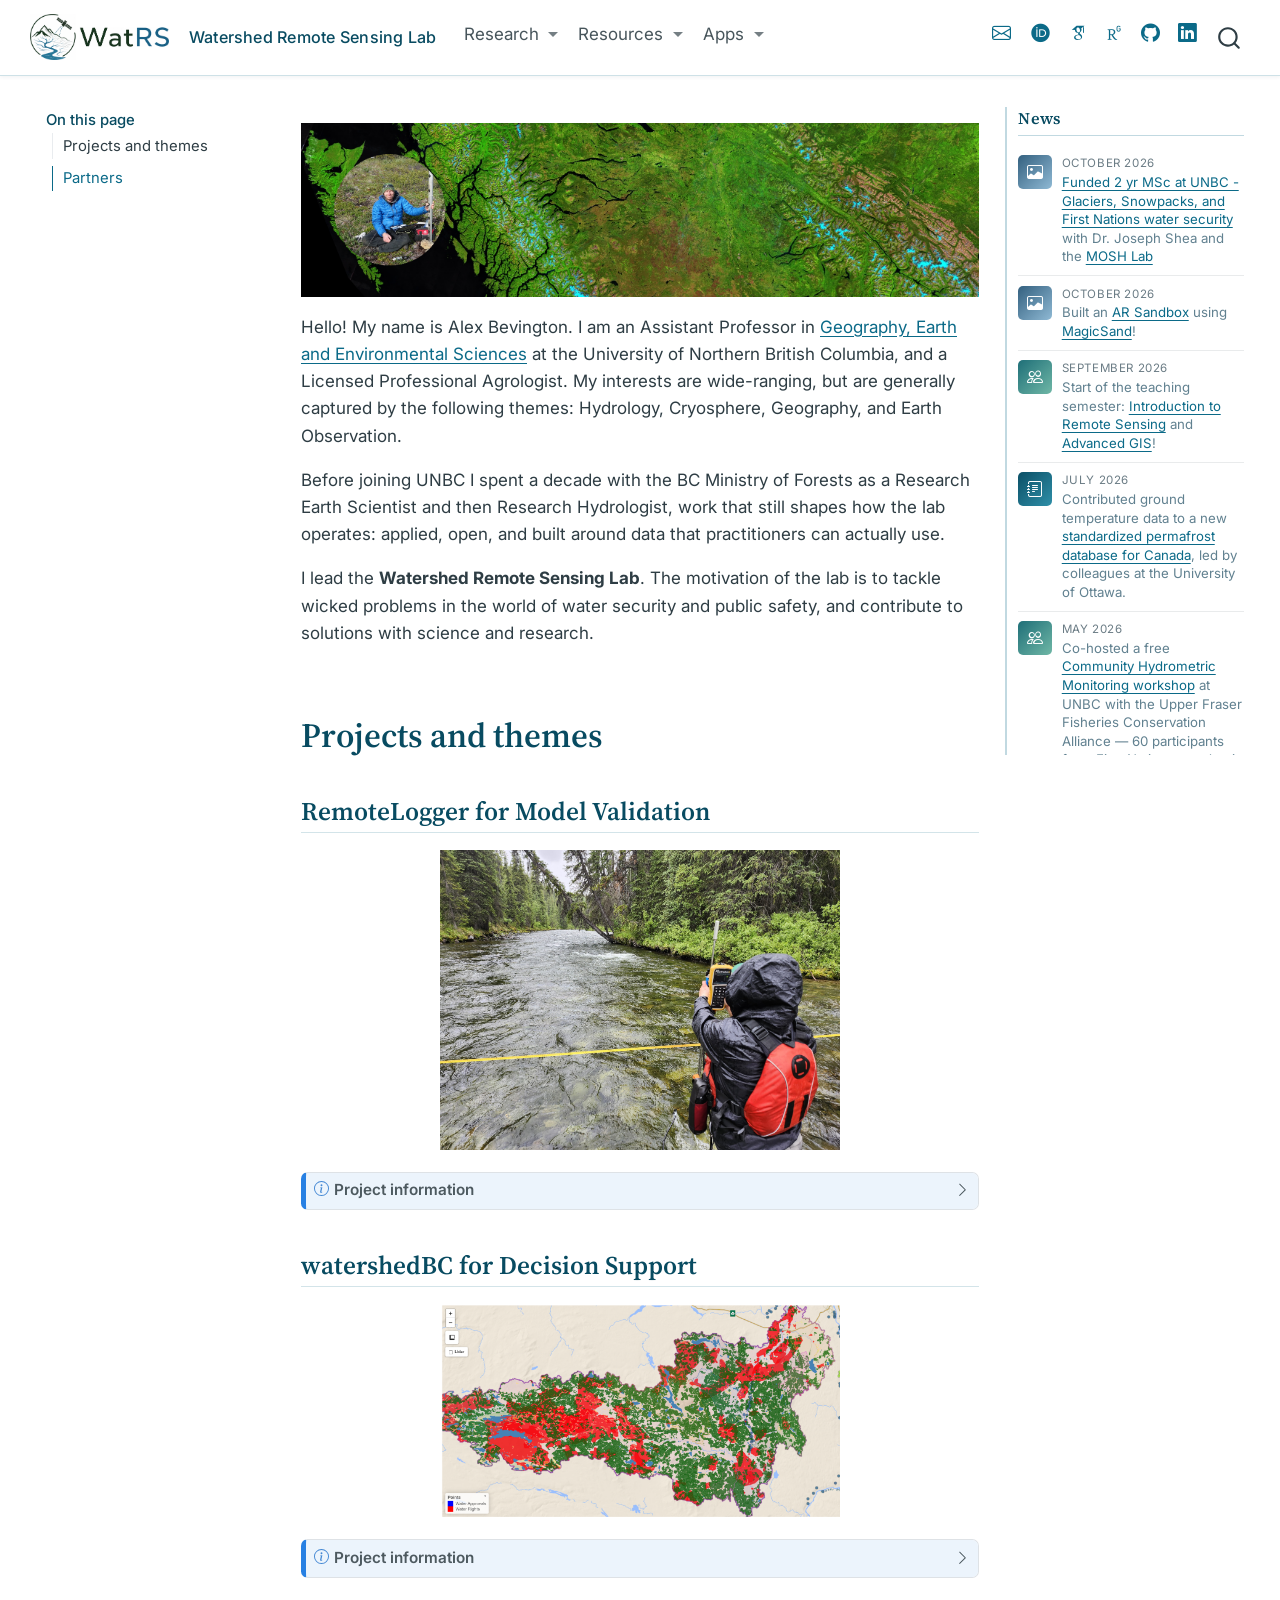
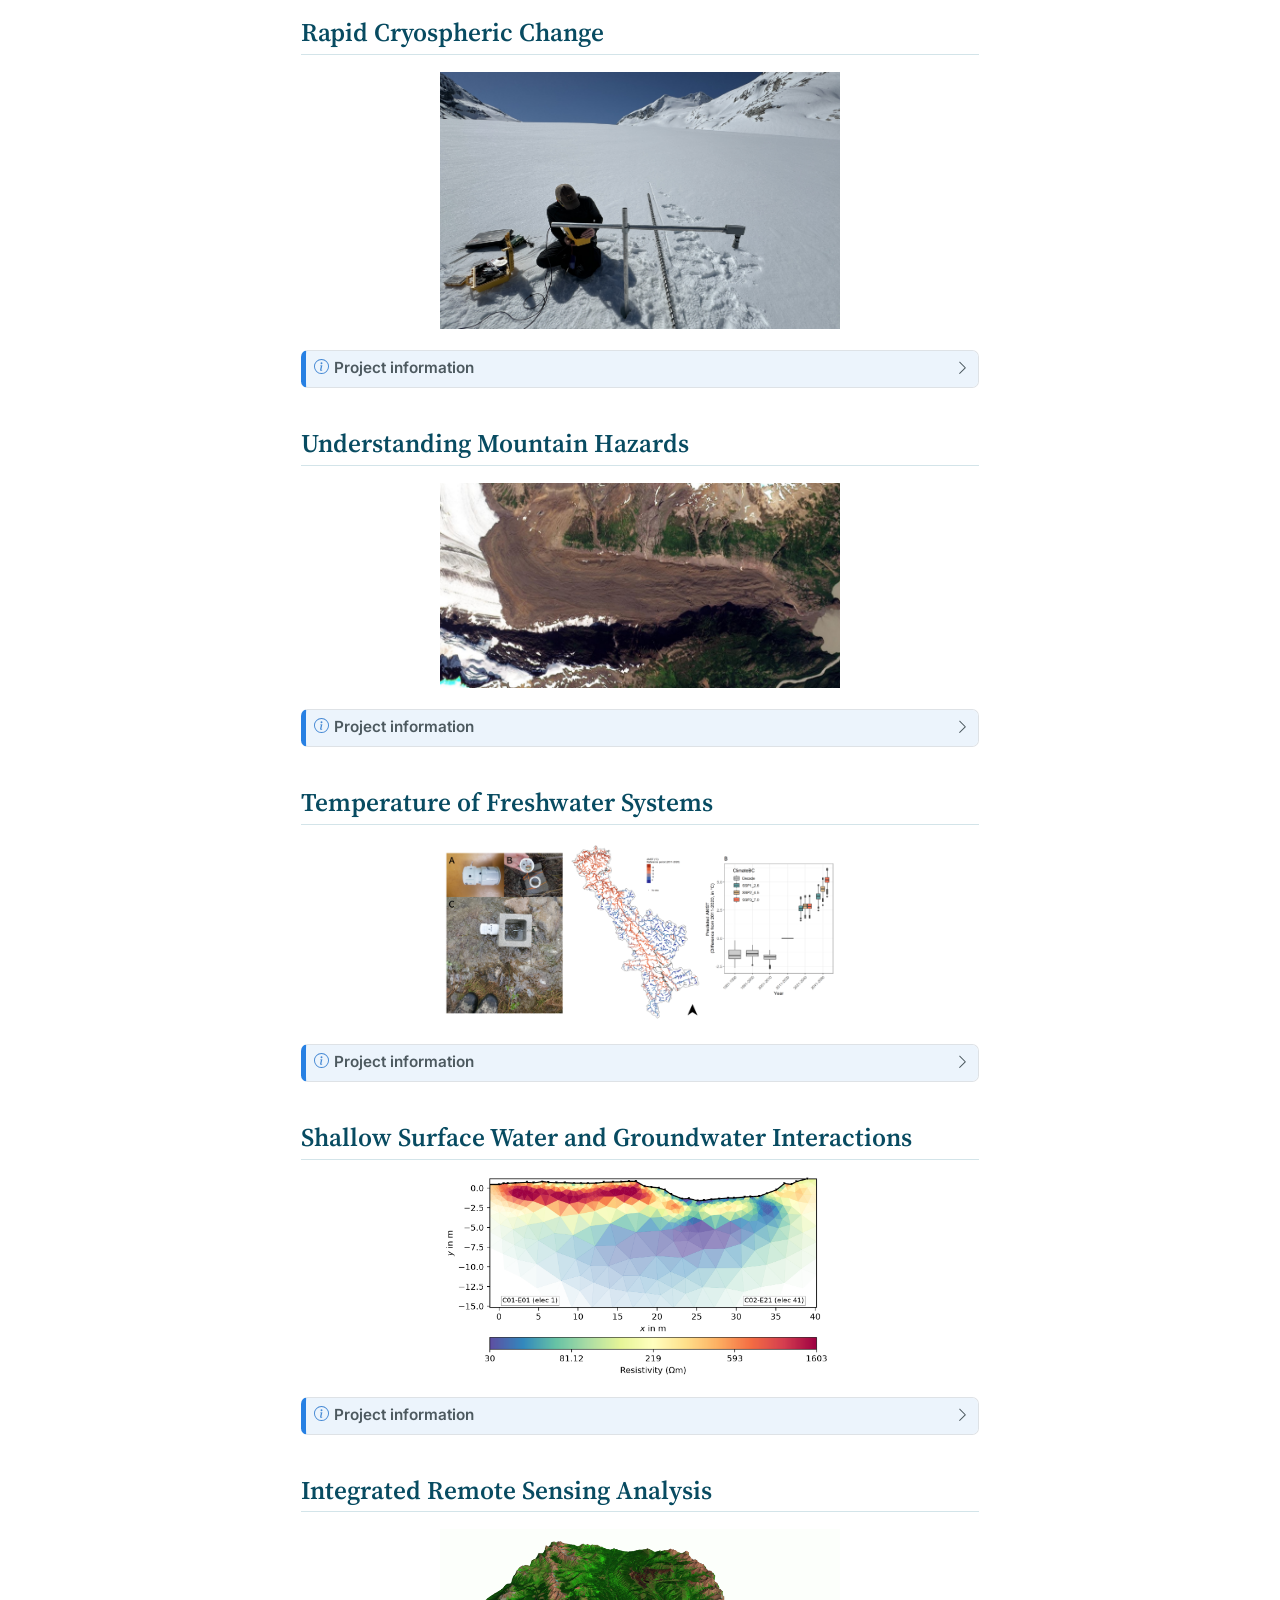
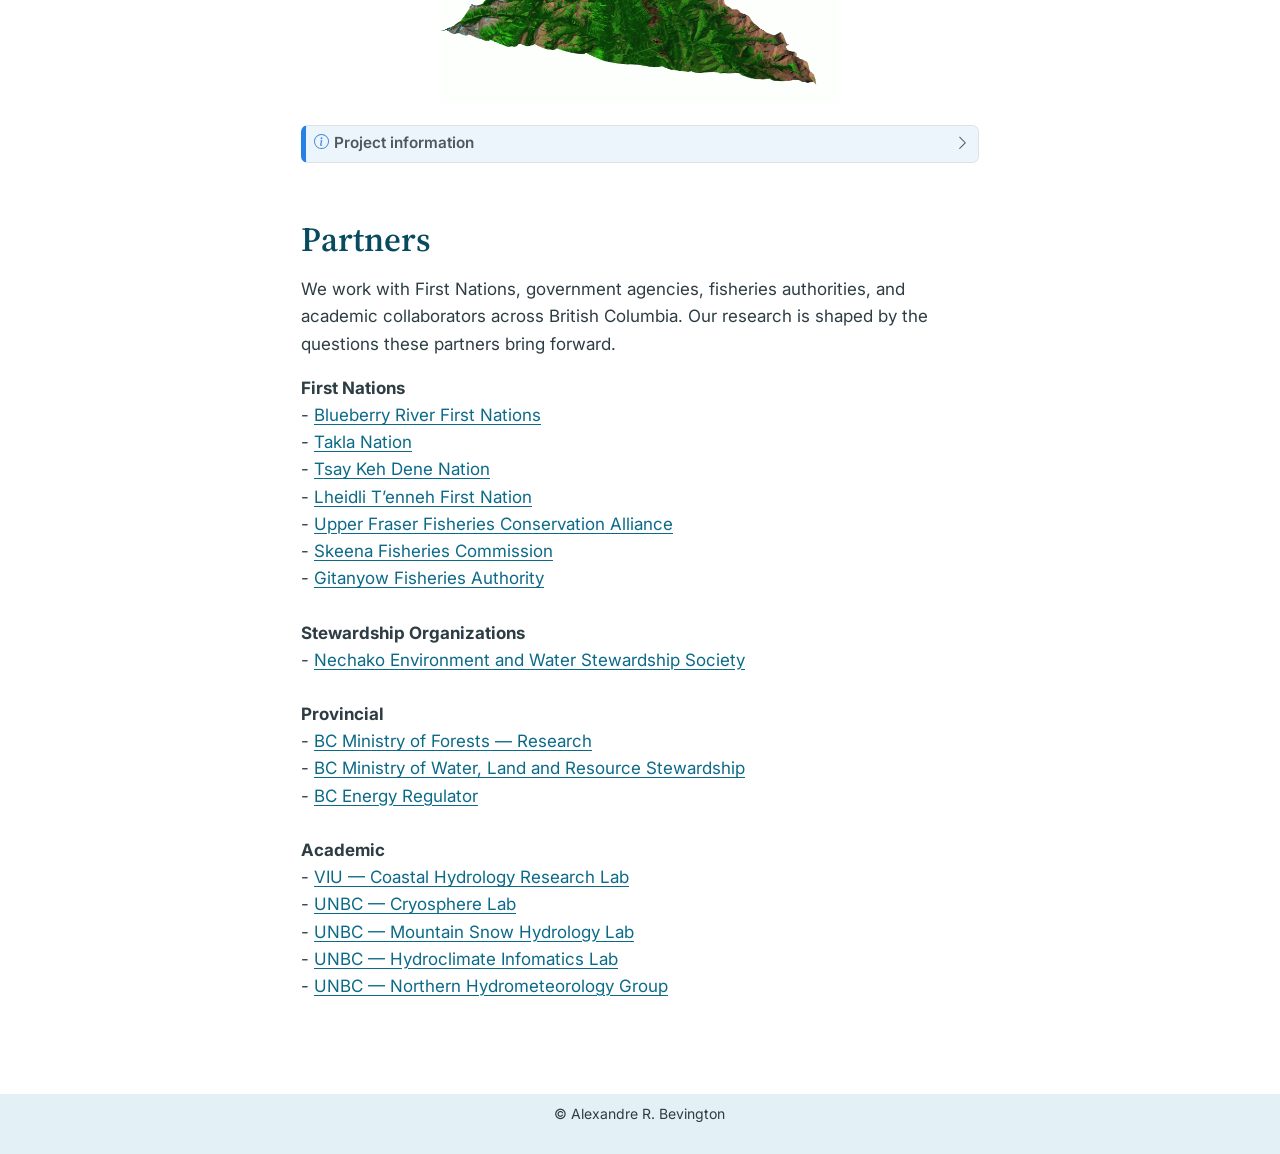
==== commit ade58e31: "more msc updates" ====
--- a/docs/index.html
+++ b/docs/index.html
@@ -2,7 +2,7 @@
 <html xmlns="http://www.w3.org/1999/xhtml" lang="en" xml:lang="en"><head>
 
 <meta charset="utf-8">
-<meta name="generator" content="quarto-1.9.38">
+<meta name="generator" content="quarto-1.10.18">
 
 <meta name="viewport" content="width=device-width, initial-scale=1.0, user-scalable=yes">
 
@@ -12,10 +12,13 @@
 /* Default styles provided by pandoc.
 ** See https://pandoc.org/MANUAL.html#variables-for-html for config info.
 */
-code{white-space: pre-wrap;}
 span.smallcaps{font-variant: small-caps;}
-div.columns{display: flex; gap: min(4vw, 1.5em);}
-div.column{flex: auto; overflow-x: auto;}
+div.columns{display: flex; gap: 1.5em;}
+div.column{flex: auto;}
+@media screen {
+div.columns{gap: min(4vw, 1.5em);}
+div.column{overflow-x: auto;}
+}
 div.hanging-indent{margin-left: 1.5em; text-indent: -1.5em;}
 ul.task-list{list-style: none;}
 ul.task-list li input[type="checkbox"] {
@@ -40,10 +43,10 @@
 <script src="site_libs/quarto-html/tippy.umd.min.js"></script>
 <script src="site_libs/quarto-html/anchor.min.js"></script>
 <link href="site_libs/quarto-html/tippy.css" rel="stylesheet">
-<link href="site_libs/quarto-html/quarto-syntax-highlighting-15634bcf2e68342d4ad2dfa704d543f6.css" rel="stylesheet" id="quarto-text-highlighting-styles">
+<link href="site_libs/quarto-html/quarto-syntax-highlighting-64a204ab8560d761af7679ceaba22944.css" rel="stylesheet" id="quarto-text-highlighting-styles">
 <script src="site_libs/bootstrap/bootstrap.min.js"></script>
 <link href="site_libs/bootstrap/bootstrap-icons.css" rel="stylesheet">
-<link href="site_libs/bootstrap/bootstrap-ce23a35f18afcf5d947b5845684689b0.min.css" rel="stylesheet" append-hash="true" id="quarto-bootstrap" data-mode="light">
+<link href="site_libs/bootstrap/bootstrap-d1c773b87a5f6f9511819a77ede35f03.min.css" rel="stylesheet" append-hash="true" id="quarto-bootstrap" data-mode="light">
 <script src="site_libs/quarto-contrib/glightbox/glightbox.min.js"></script>
 <link href="site_libs/quarto-contrib/glightbox/glightbox.min.css" rel="stylesheet">
 <link href="site_libs/quarto-contrib/glightbox/lightbox.css" rel="stylesheet">
@@ -254,6 +257,12 @@
 <div class="news-scroll">
 <div class="news-head">
 <p>News</p>
+</div>
+<div class="news-item">
+<p><span class="news-thumb news-thumb-outreach"><i class="bi bi-image"></i></span></p>
+<div class="news-text">
+<p><span class="news-date">October 2026</span> <a href="https://www.instagram.com/p/DdCDjoRztTslzEZmGxkPtpwIVmWb0nsVE-Ti880/">Funded 2 yr MSc at UNBC - Glaciers, Snowpacks, and First Nations water security</a> with Dr.&nbsp;Joseph Shea and the <a href="https://www.moshlab.org/">MOSH Lab</a></p>
+</div>
 </div>
 <div class="news-item">
 <p><span class="news-thumb news-thumb-outreach"><i class="bi bi-image"></i></span></p>
@@ -956,7 +965,7 @@
       &nbsp;
     </div>   
     <div class="nav-footer-center">
-<p>© Alexandre R. Bevington • Prince George, BC • Built with <a href="https://quarto.org">Quarto</a></p>
+<p>© Alexandre R. Bevington</p>
 </div>
     <div class="nav-footer-right">
       &nbsp;
--- a/docs/site_libs/quarto-html/quarto-syntax-highlighting-64a204ab8560d761af7679ceaba22944.css
+++ b/docs/site_libs/quarto-html/quarto-syntax-highlighting-64a204ab8560d761af7679ceaba22944.css
@@ -0,0 +1,236 @@
+/* quarto syntax highlight colors */
+:root {
+  --quarto-hl-ot-color: #003B4F;
+  --quarto-hl-at-color: #657422;
+  --quarto-hl-ss-color: #20794D;
+  --quarto-hl-an-color: #5E5E5E;
+  --quarto-hl-fu-color: #4758AB;
+  --quarto-hl-st-color: #20794D;
+  --quarto-hl-cf-color: #003B4F;
+  --quarto-hl-op-color: #5E5E5E;
+  --quarto-hl-er-color: #AD0000;
+  --quarto-hl-bn-color: #AD0000;
+  --quarto-hl-al-color: #AD0000;
+  --quarto-hl-va-color: #111111;
+  --quarto-hl-bu-color: inherit;
+  --quarto-hl-ex-color: inherit;
+  --quarto-hl-pp-color: #AD0000;
+  --quarto-hl-in-color: #5E5E5E;
+  --quarto-hl-vs-color: #20794D;
+  --quarto-hl-wa-color: #5E5E5E;
+  --quarto-hl-do-color: #5E5E5E;
+  --quarto-hl-im-color: #00769E;
+  --quarto-hl-ch-color: #20794D;
+  --quarto-hl-dt-color: #AD0000;
+  --quarto-hl-fl-color: #AD0000;
+  --quarto-hl-co-color: #5E5E5E;
+  --quarto-hl-cv-color: #5E5E5E;
+  --quarto-hl-cn-color: #8f5902;
+  --quarto-hl-sc-color: #5E5E5E;
+  --quarto-hl-dv-color: #AD0000;
+  --quarto-hl-kw-color: #003B4F;
+}
+
+/* other quarto variables */
+:root {
+  --quarto-font-monospace: SFMono-Regular, Menlo, Monaco, Consolas, "Liberation Mono", "Courier New", monospace;
+}
+
+/* syntax highlight based on Pandoc's rules */
+pre > code.sourceCode > span {
+  color: #003B4F;
+}
+
+code.sourceCode > span {
+  color: #003B4F;
+}
+
+div.sourceCode,
+div.sourceCode pre.sourceCode {
+  color: #003B4F;
+}
+
+/* Normal */
+code span {
+  color: #003B4F;
+}
+
+/* Alert */
+code span.al {
+  color: #AD0000;
+  font-style: inherit;
+}
+
+/* Annotation */
+code span.an {
+  color: #5E5E5E;
+  font-style: inherit;
+}
+
+/* Attribute */
+code span.at {
+  color: #657422;
+  font-style: inherit;
+}
+
+/* BaseN */
+code span.bn {
+  color: #AD0000;
+  font-style: inherit;
+}
+
+/* BuiltIn */
+code span.bu {
+  font-style: inherit;
+}
+
+/* ControlFlow */
+code span.cf {
+  color: #003B4F;
+  font-weight: bold;
+  font-style: inherit;
+}
+
+/* Char */
+code span.ch {
+  color: #20794D;
+  font-style: inherit;
+}
+
+/* Constant */
+code span.cn {
+  color: #8f5902;
+  font-style: inherit;
+}
+
+/* Comment */
+code span.co {
+  color: #5E5E5E;
+  font-style: inherit;
+}
+
+/* CommentVar */
+code span.cv {
+  color: #5E5E5E;
+  font-style: italic;
+}
+
+/* Documentation */
+code span.do {
+  color: #5E5E5E;
+  font-style: italic;
+}
+
+/* DataType */
+code span.dt {
+  color: #AD0000;
+  font-style: inherit;
+}
+
+/* DecVal */
+code span.dv {
+  color: #AD0000;
+  font-style: inherit;
+}
+
+/* Error */
+code span.er {
+  color: #AD0000;
+  font-style: inherit;
+}
+
+/* Extension */
+code span.ex {
+  font-style: inherit;
+}
+
+/* Float */
+code span.fl {
+  color: #AD0000;
+  font-style: inherit;
+}
+
+/* Function */
+code span.fu {
+  color: #4758AB;
+  font-style: inherit;
+}
+
+/* Import */
+code span.im {
+  color: #00769E;
+  font-style: inherit;
+}
+
+/* Information */
+code span.in {
+  color: #5E5E5E;
+  font-style: inherit;
+}
+
+/* Keyword */
+code span.kw {
+  color: #003B4F;
+  font-weight: bold;
+  font-style: inherit;
+}
+
+/* Operator */
+code span.op {
+  color: #5E5E5E;
+  font-style: inherit;
+}
+
+/* Other */
+code span.ot {
+  color: #003B4F;
+  font-style: inherit;
+}
+
+/* Preprocessor */
+code span.pp {
+  color: #AD0000;
+  font-style: inherit;
+}
+
+/* SpecialChar */
+code span.sc {
+  color: #5E5E5E;
+  font-style: inherit;
+}
+
+/* SpecialString */
+code span.ss {
+  color: #20794D;
+  font-style: inherit;
+}
+
+/* String */
+code span.st {
+  color: #20794D;
+  font-style: inherit;
+}
+
+/* Variable */
+code span.va {
+  color: #111111;
+  font-style: inherit;
+}
+
+/* VerbatimString */
+code span.vs {
+  color: #20794D;
+  font-style: inherit;
+}
+
+/* Warning */
+code span.wa {
+  color: #5E5E5E;
+  font-style: italic;
+}
+
+.prevent-inlining {
+  content: "</";
+}
+
+/*# sourceMappingURL=9d8d5bb603a83b8298b89080a598c93b.css.map */
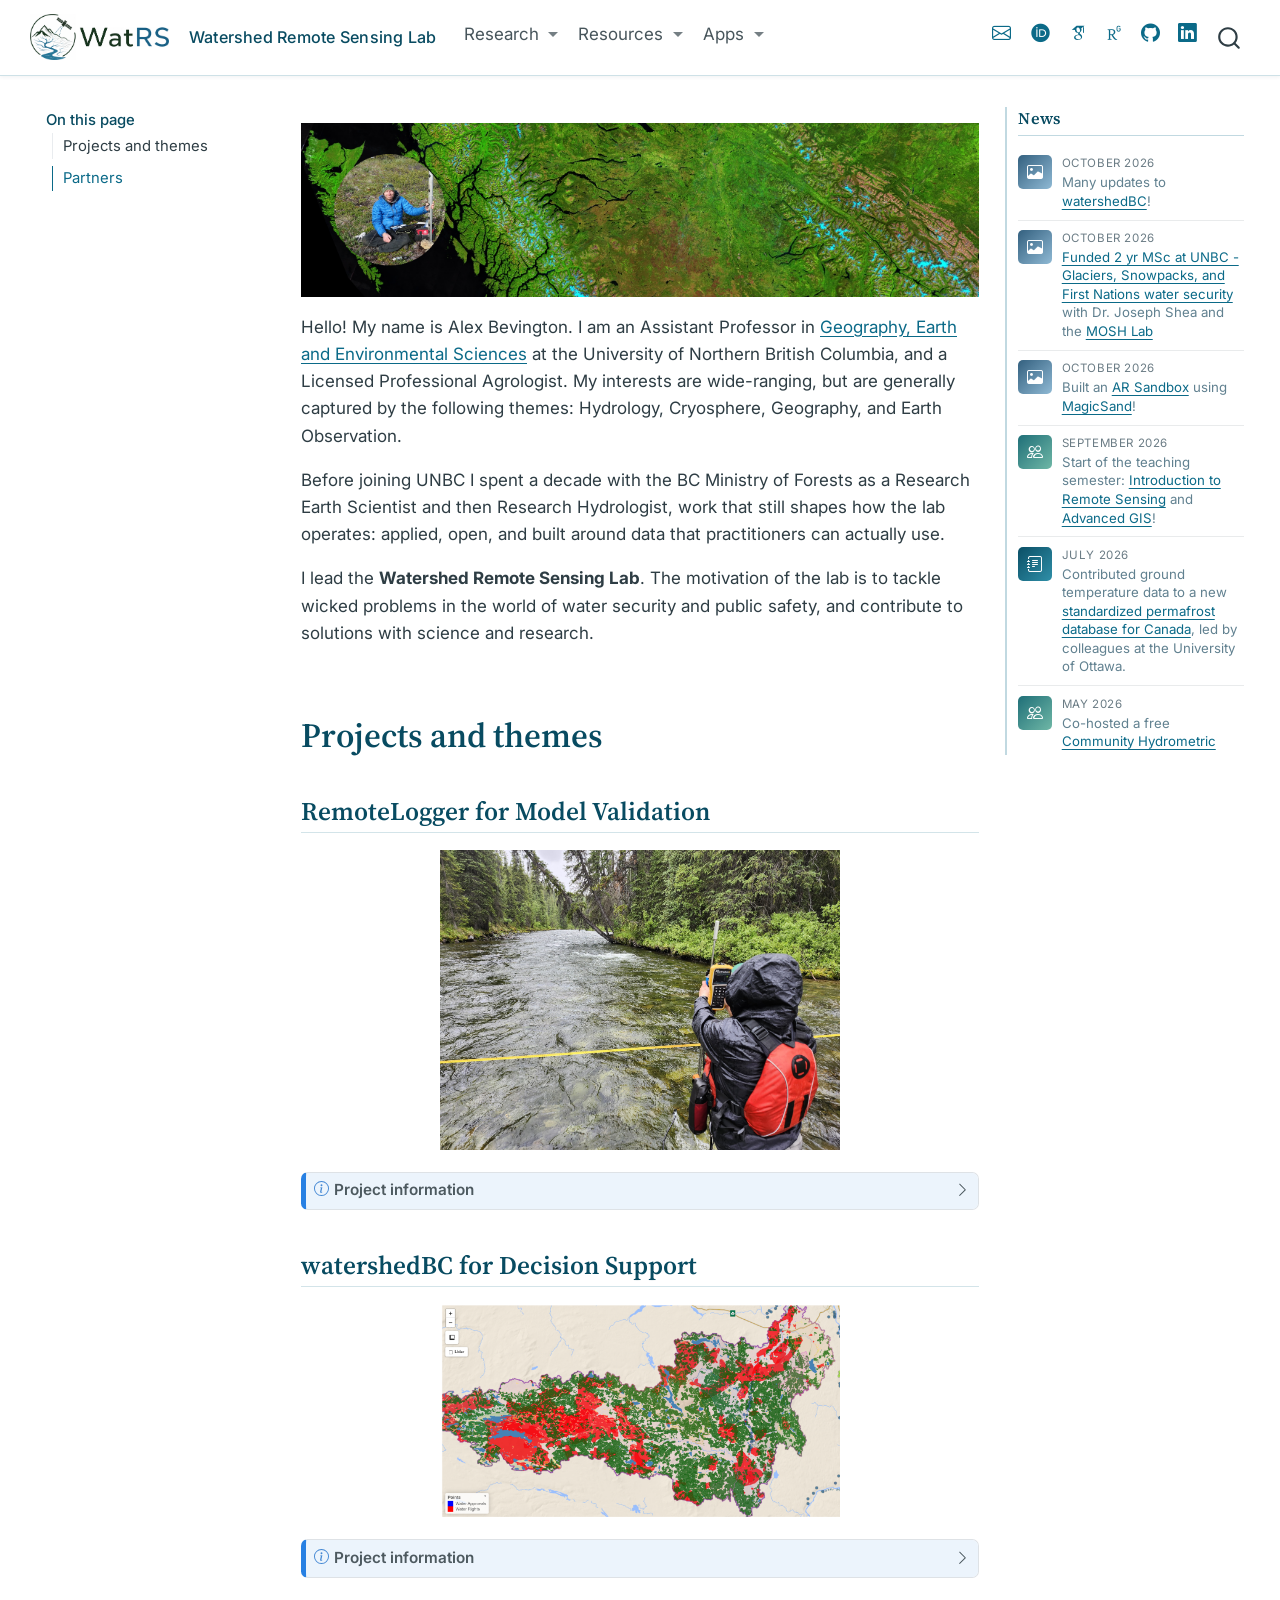
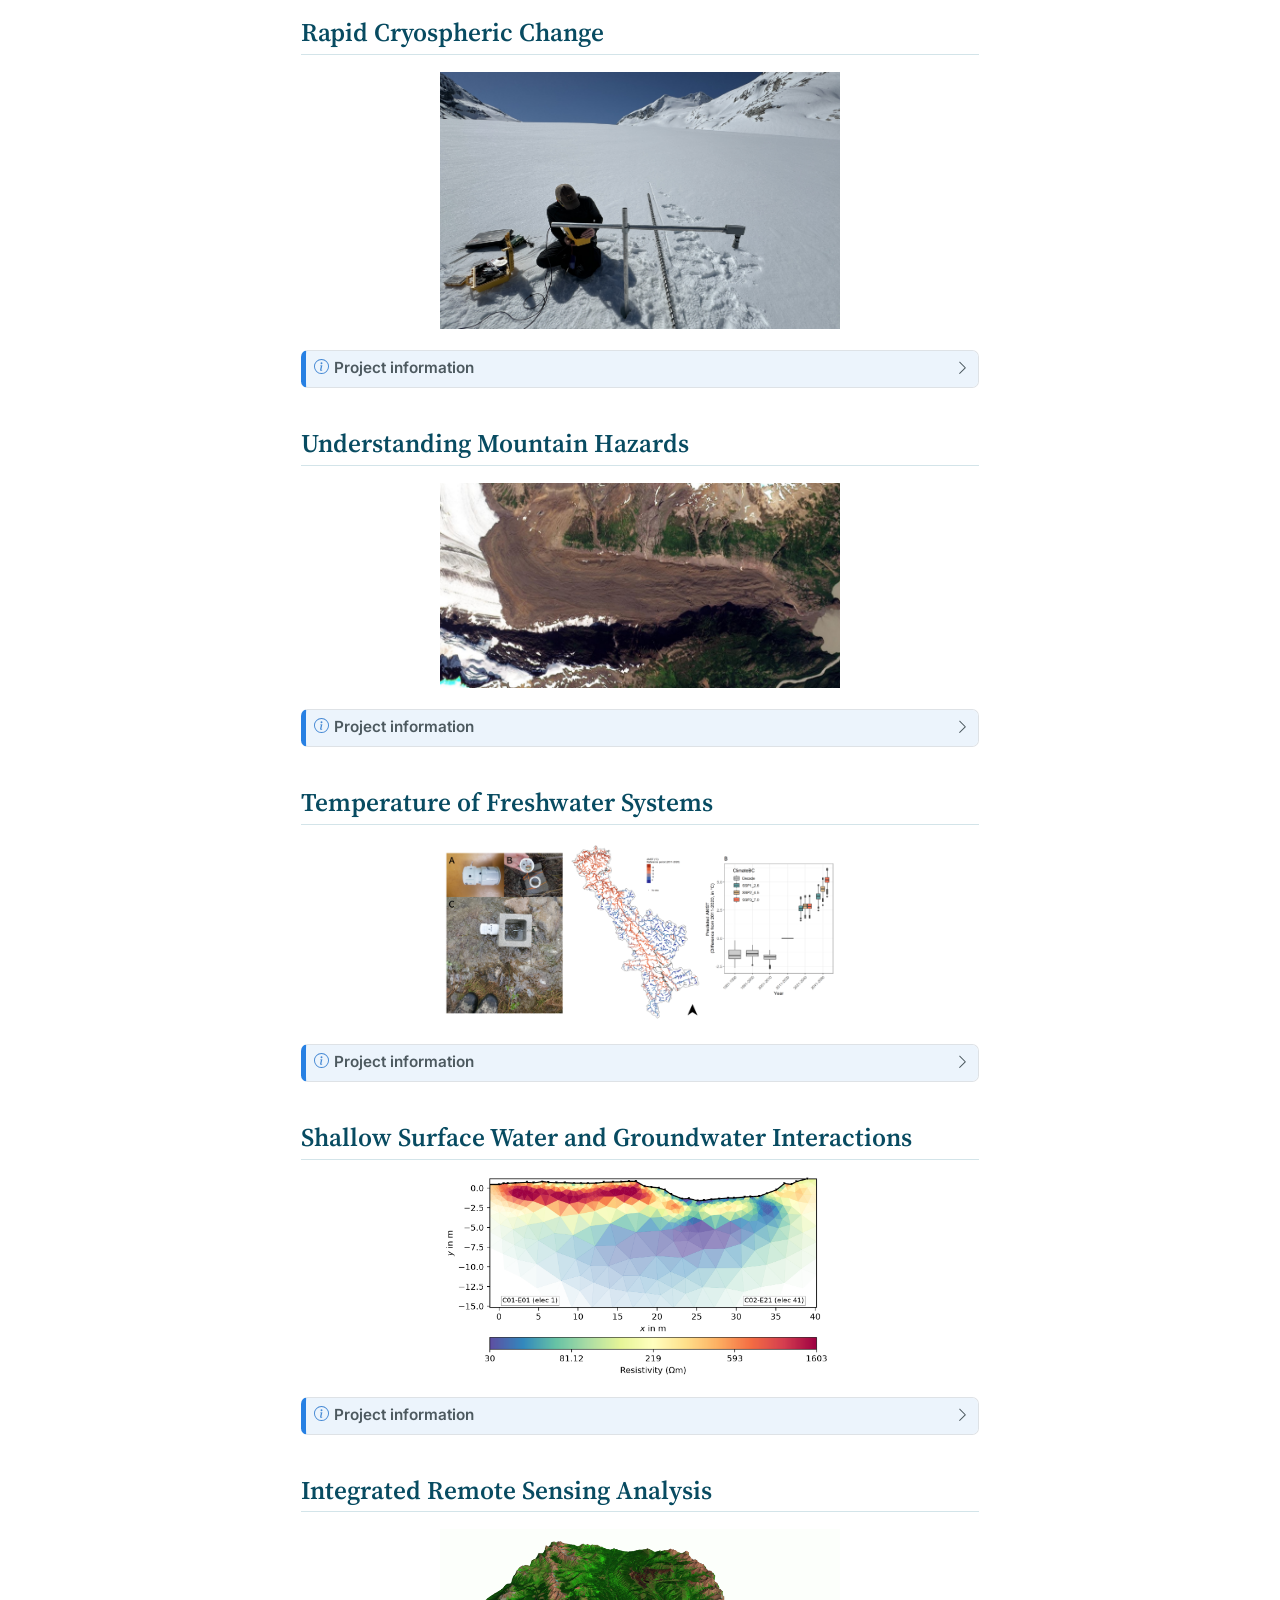
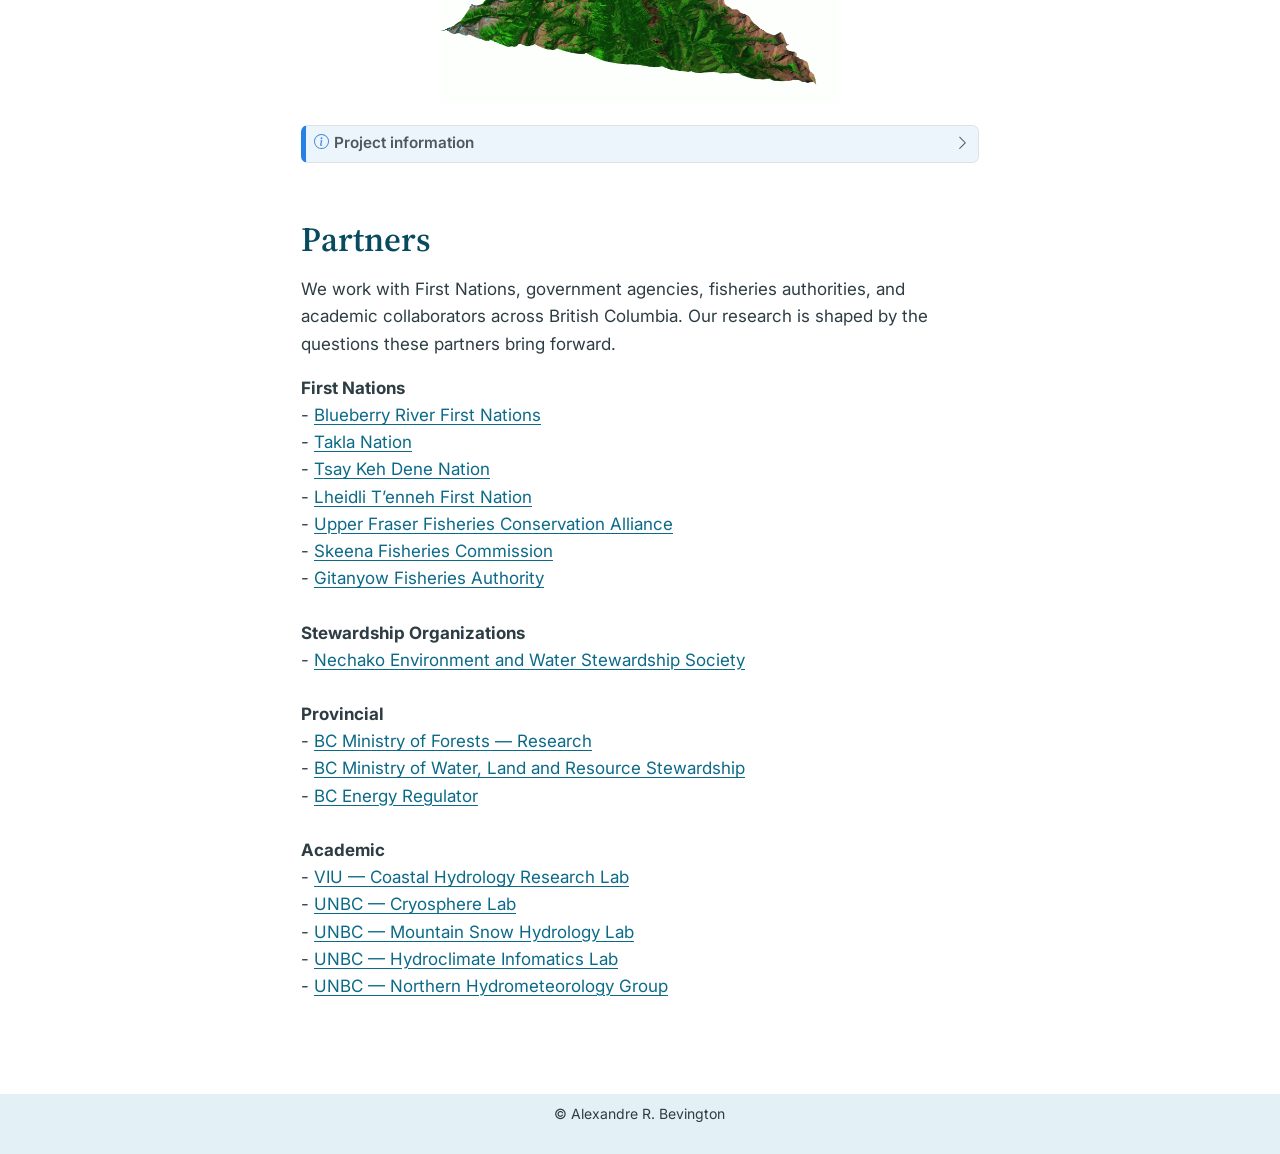
==== commit 59707765: "link update" ====
--- a/docs/index.html
+++ b/docs/index.html
@@ -159,7 +159,7 @@
     </a>
     <ul class="dropdown-menu" aria-labelledby="nav-menu-apps">    
         <li>
-    <a class="dropdown-item" href="https://watershed-rs.shinyapps.io/watershedBC/">
+    <a class="dropdown-item" href="https://watershedBC.ca/">
  <span class="dropdown-text">watershedBC</span></a>
   </li>  
         <li>
@@ -261,6 +261,12 @@
 <div class="news-item">
 <p><span class="news-thumb news-thumb-outreach"><i class="bi bi-image"></i></span></p>
 <div class="news-text">
+<p><span class="news-date">October 2026</span> Many updates to <a href="https://www.watershedbc.ca/">watershedBC</a>!</p>
+</div>
+</div>
+<div class="news-item">
+<p><span class="news-thumb news-thumb-outreach"><i class="bi bi-image"></i></span></p>
+<div class="news-text">
 <p><span class="news-date">October 2026</span> <a href="https://www.instagram.com/p/DdCDjoRztTslzEZmGxkPtpwIVmWb0nsVE-Ti880/">Funded 2 yr MSc at UNBC - Glaciers, Snowpacks, and First Nations water security</a> with Dr.&nbsp;Joseph Shea and the <a href="https://www.moshlab.org/">MOSH Lab</a></p>
 </div>
 </div>
@@ -414,7 +420,7 @@
 <div id="callout-2" class="callout-2-contents callout-collapse collapse">
 <div class="callout-body-container callout-body">
 <p><em>Interactive watershed information platform</em><br>
-<a href="https://bcgov-env.shinyapps.io/watershedBC/" class="uri">https://bcgov-env.shinyapps.io/watershedBC/</a><br>
+<a href="https://www.watershedBC.ca/" class="uri">https://www.watershedBC.ca/</a><br>
 WatershedBC is an open-access decision-support tool that enables users to quickly visualize and extract key information about watersheds across British Columbia. Designed for practitioners, researchers, and the public, it leverages provincial datasets and automated workflows to deliver insights on hydrology, land cover, and climate attributes at nested watershed scales. The goal is to create a framework for rapid watershed characterization that will evolve as new models and datasets emerge.</p>
 </div>
 </div>
